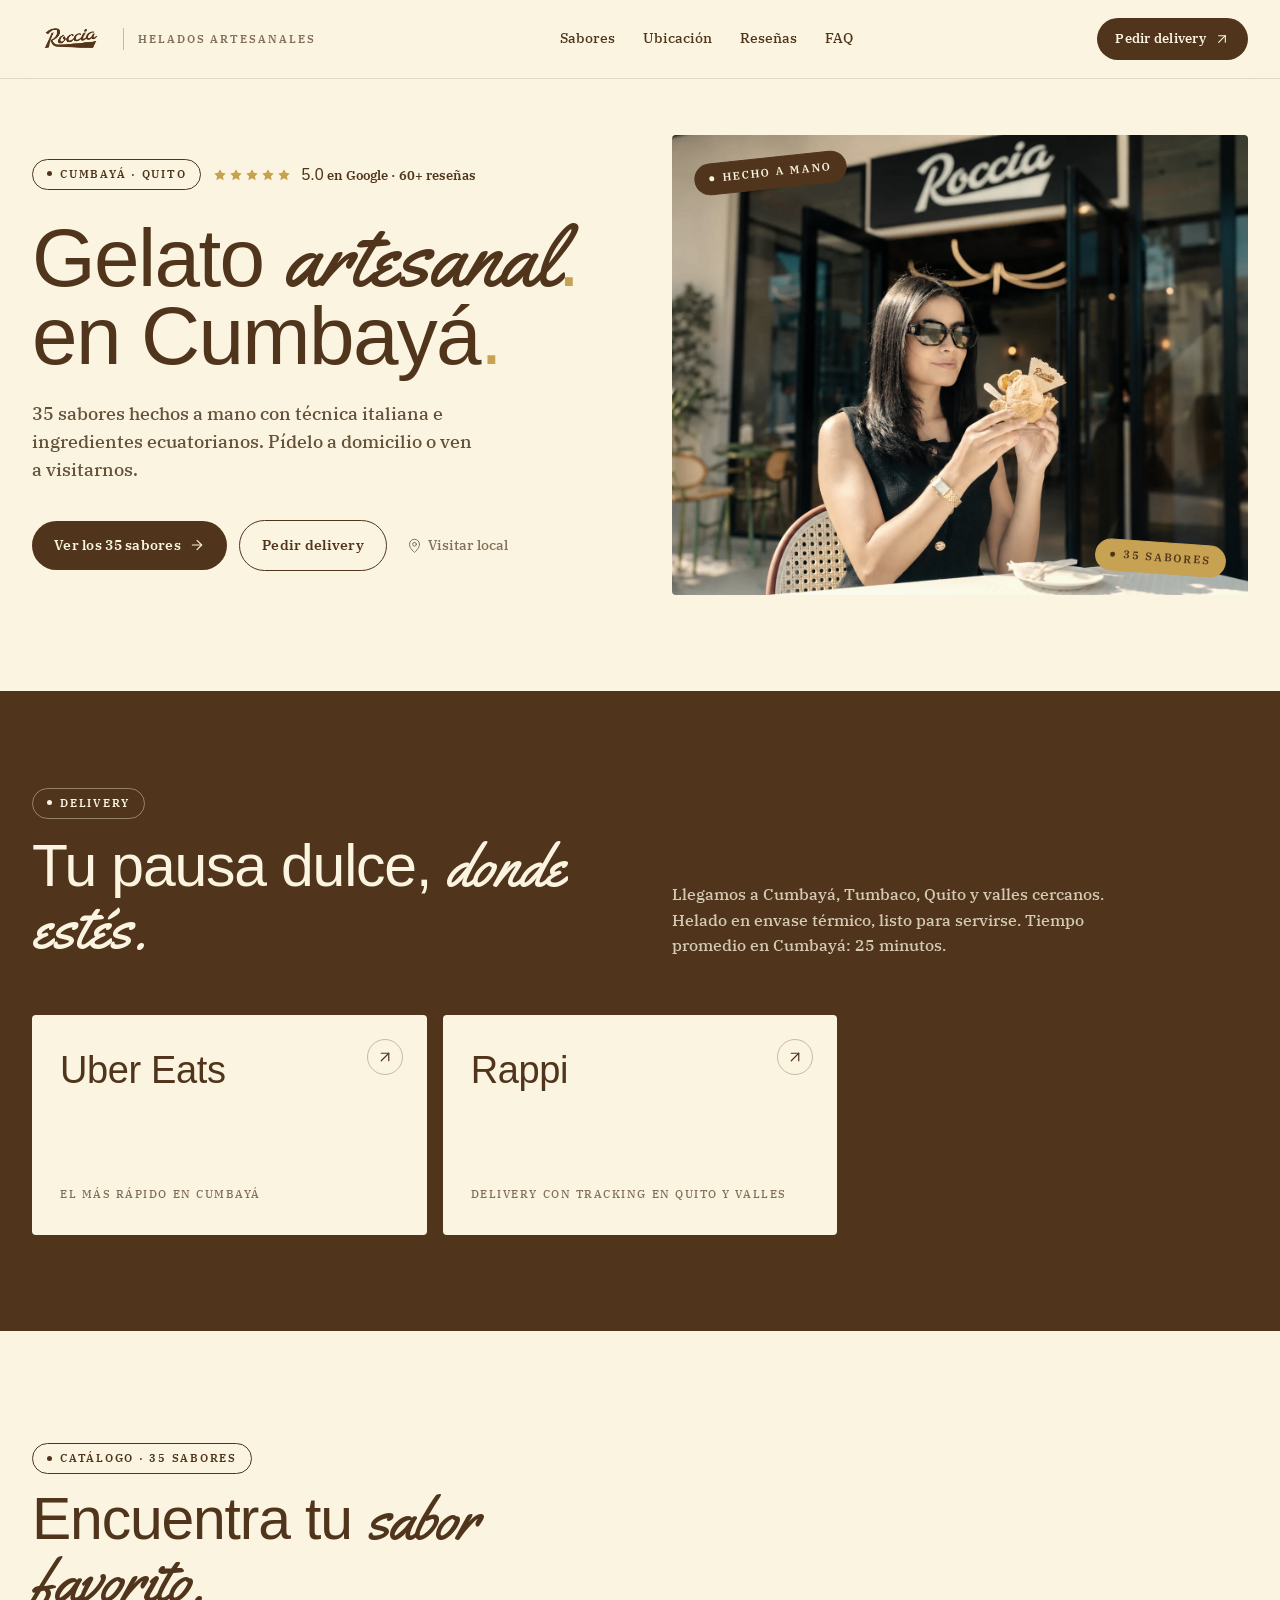
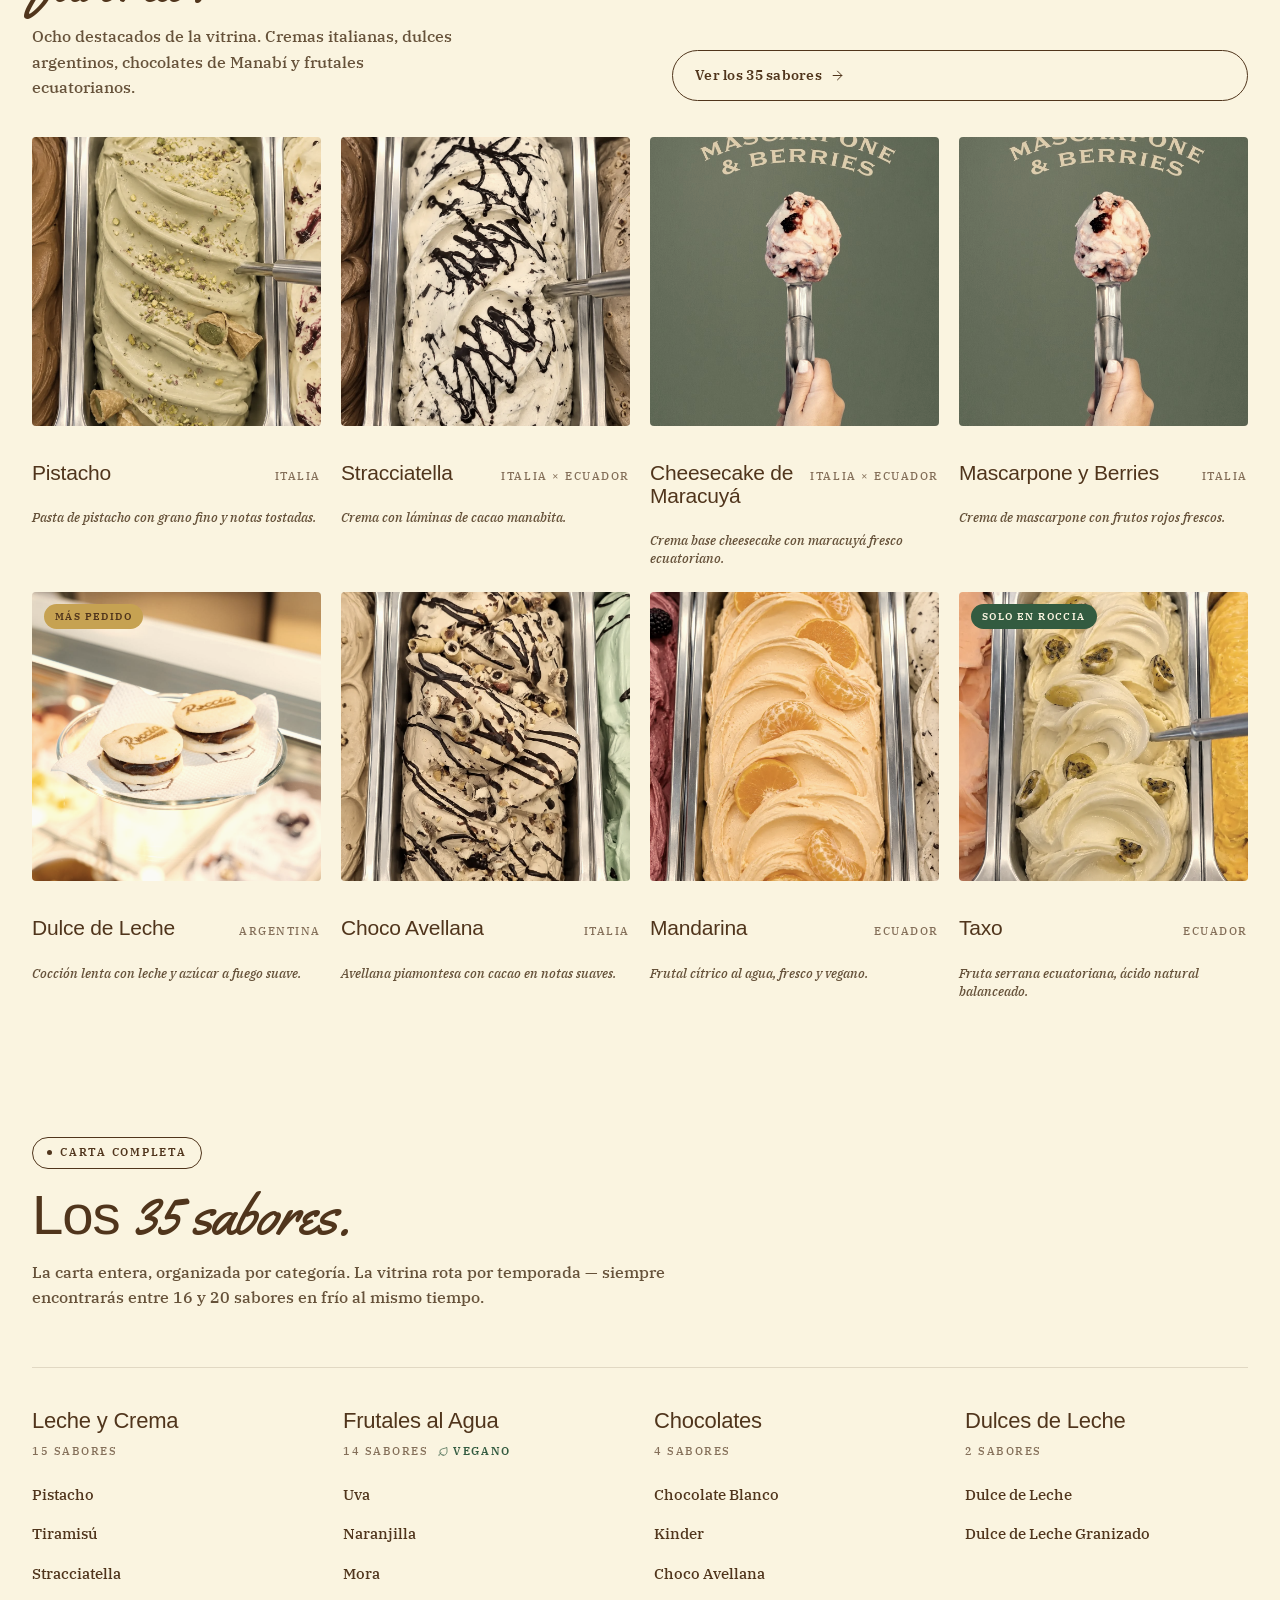
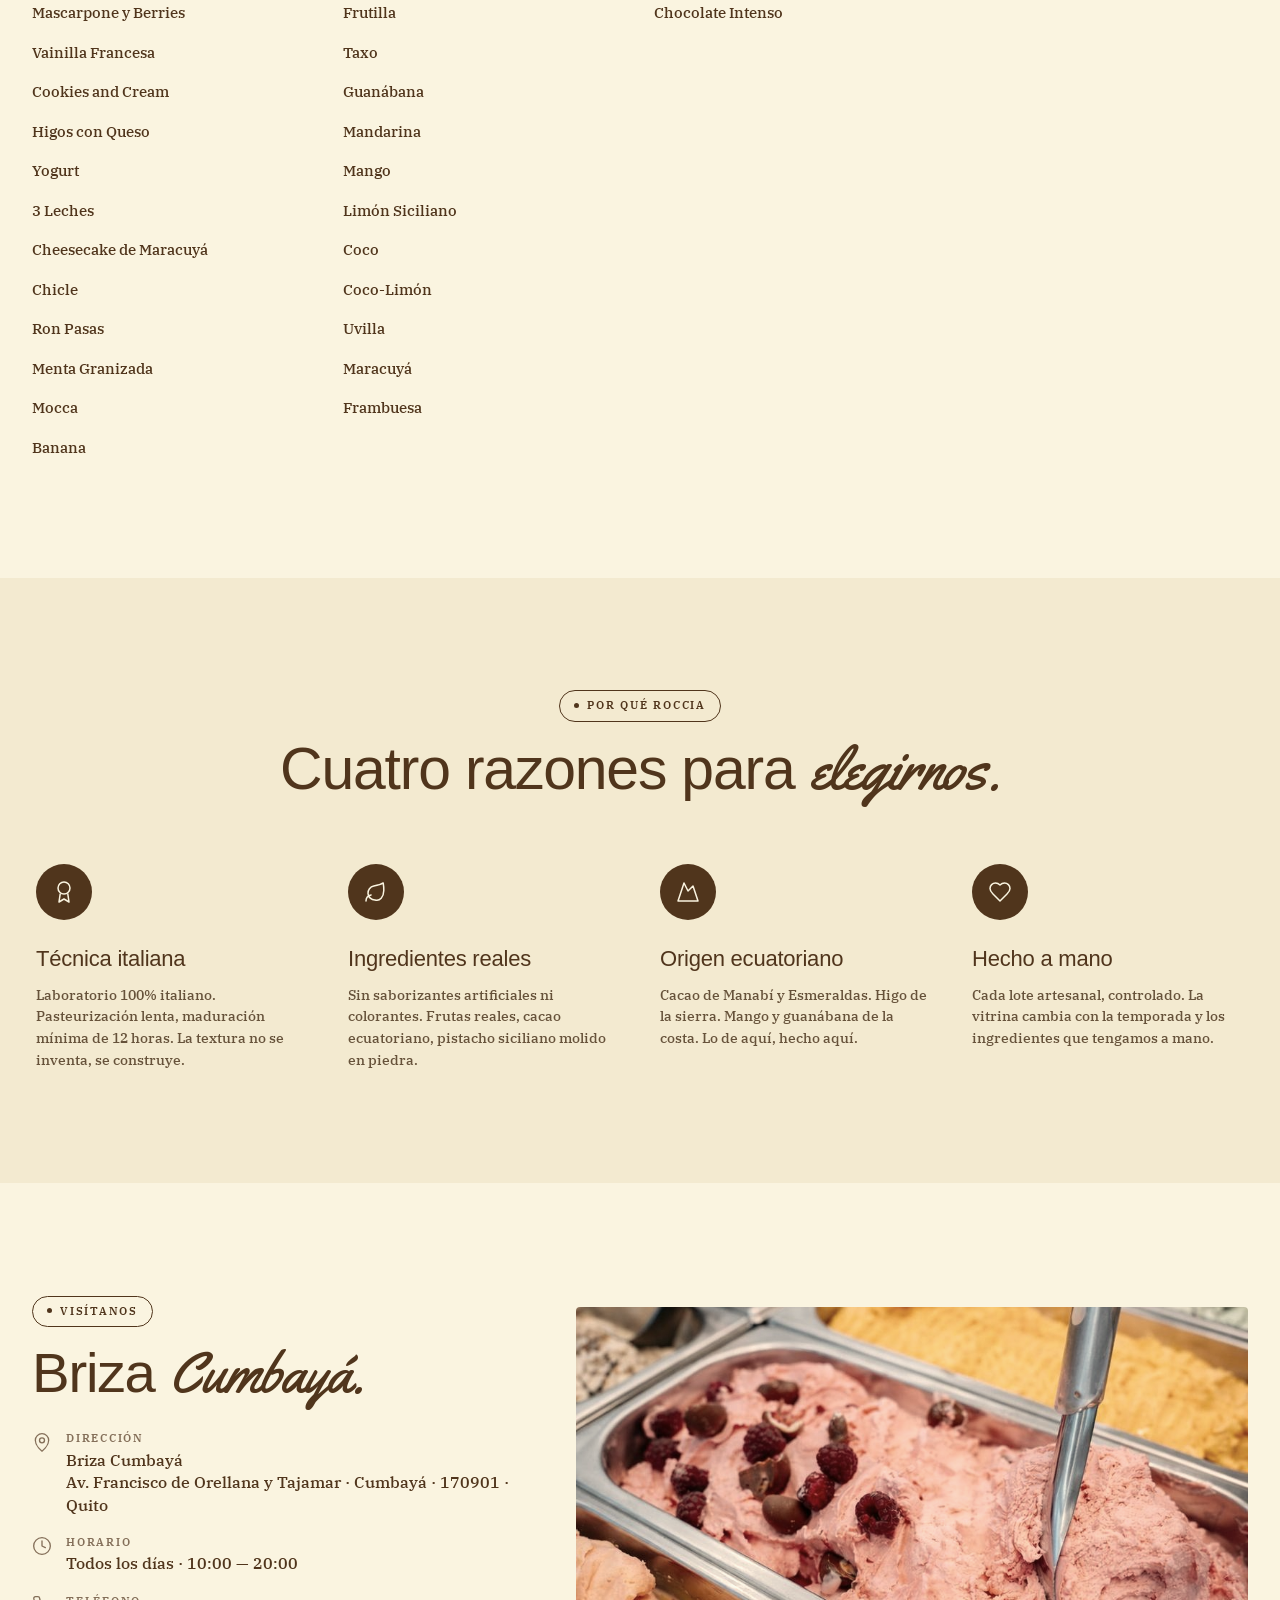
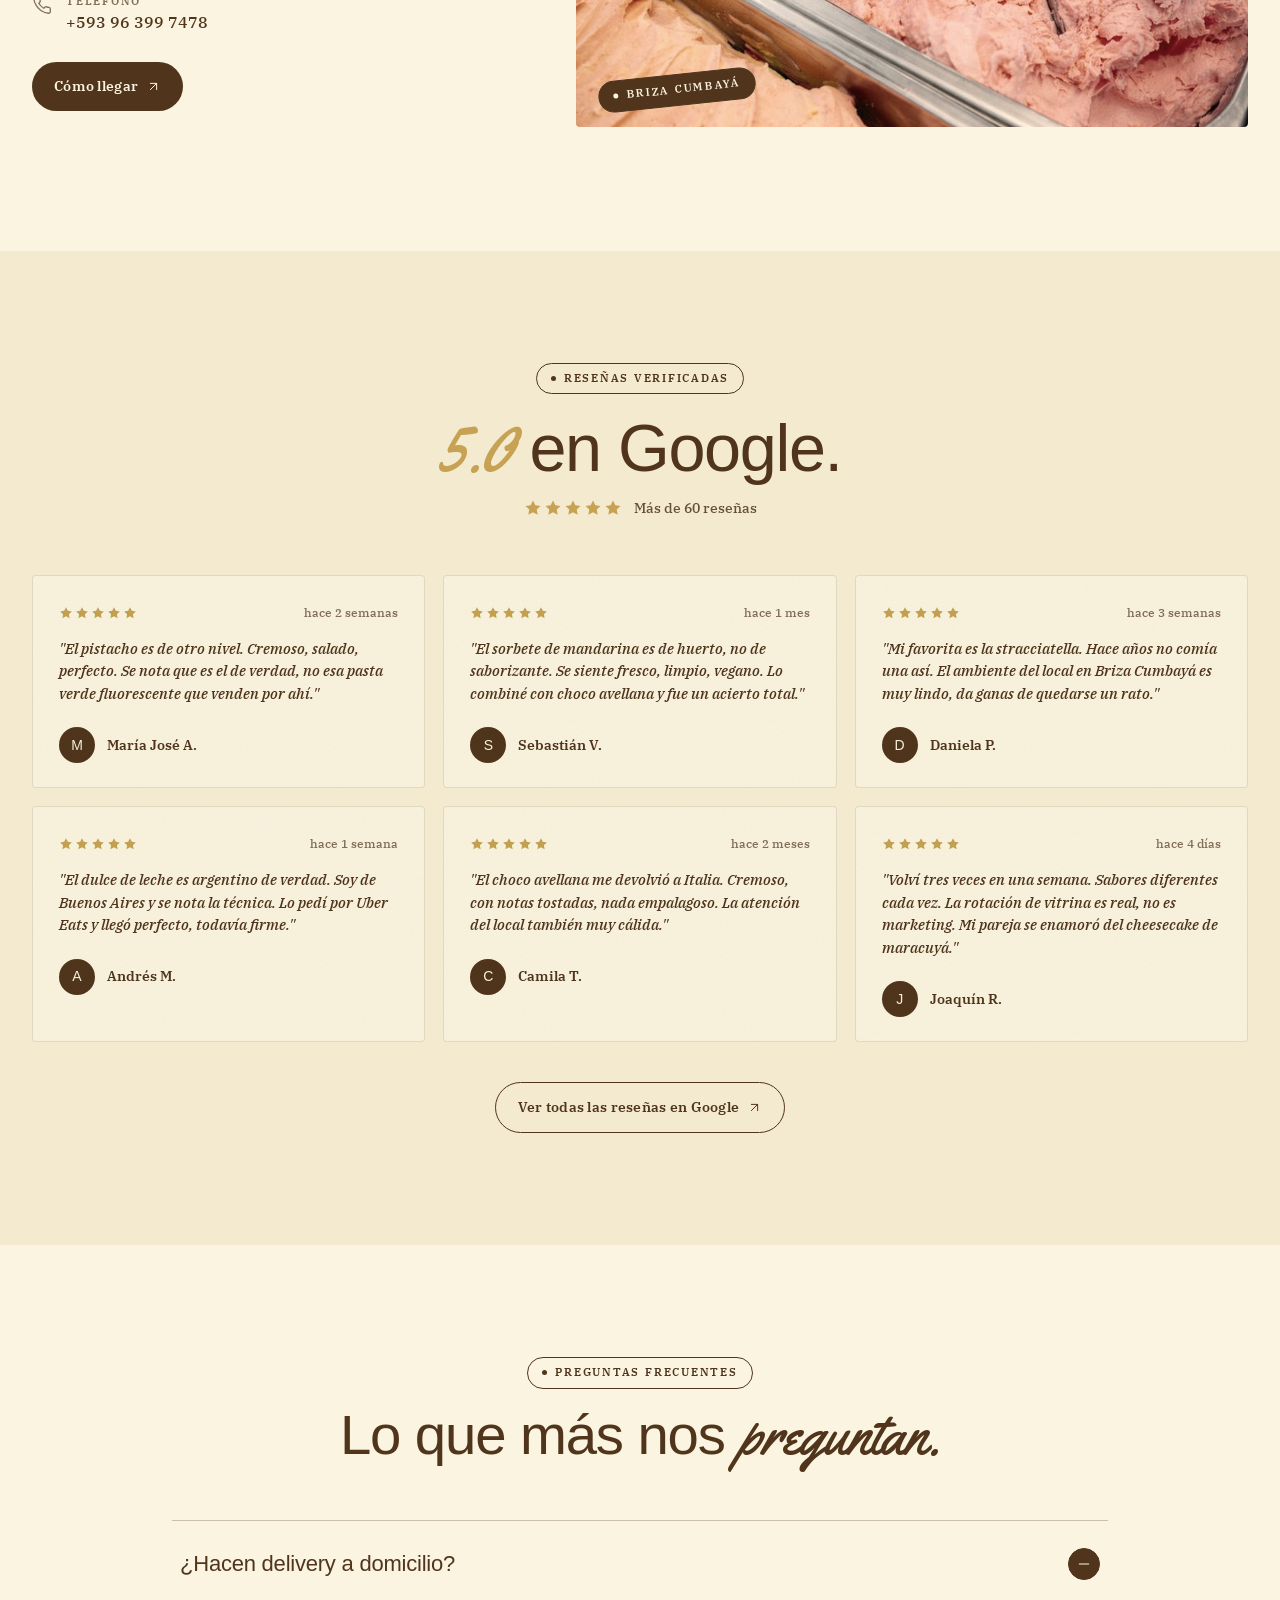
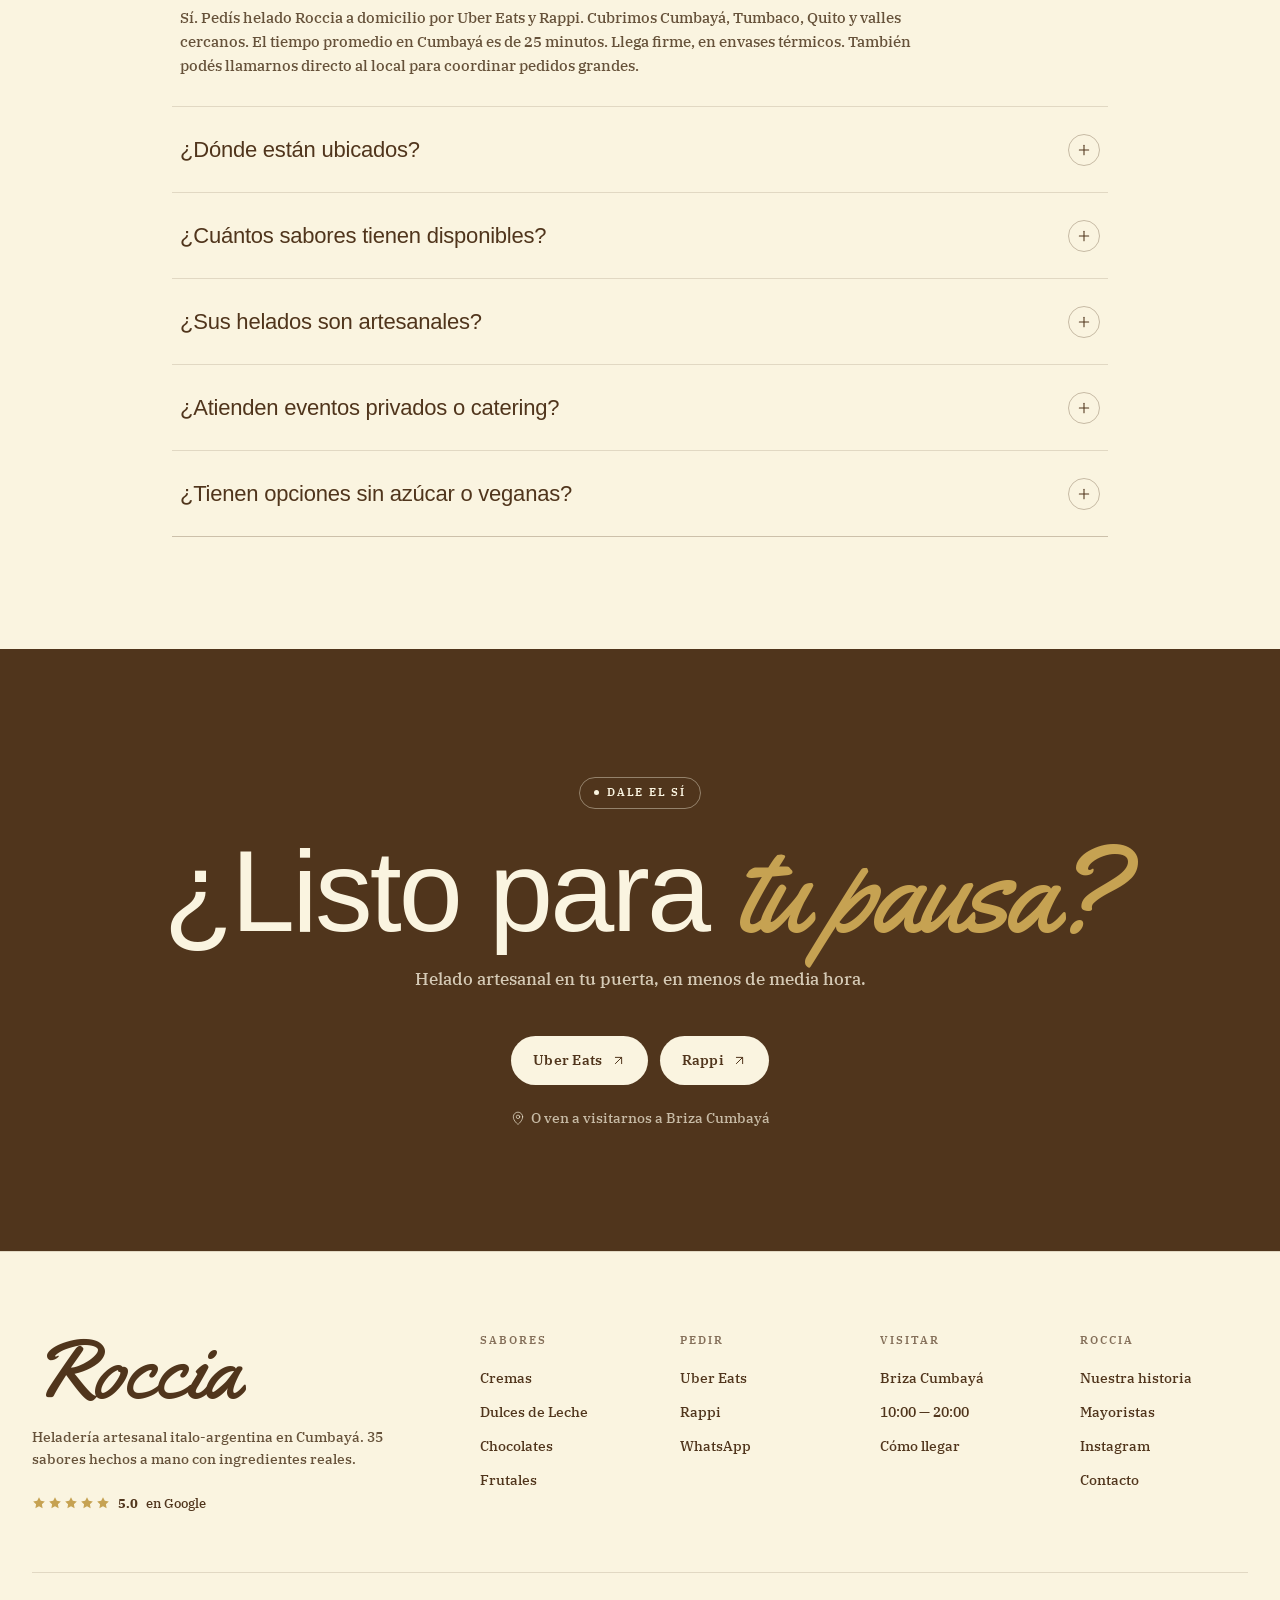
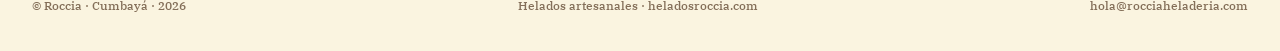
==== index.html @ 06c75cb0 "fix: correct NAP consistency with Google Business Profile - Real phone: +593 96 399 7478 (was placeh" ====
<!doctype html>
<html lang="es-EC">
<head>
<meta charset="utf-8"/>
<meta name="viewport" content="width=device-width, initial-scale=1, viewport-fit=cover"/>
<title>Helados Roccia · Gelato artesanal en Cumbayá · 35 sabores · Delivery</title>
<meta name="description" content="Heladería artesanal en Cumbayá. 35 sabores de gelato hechos a mano con técnica italiana e ingredientes ecuatorianos. Frutales al agua veganos. Delivery por Uber Eats y Rappi. 4.9 en Google."/>
<meta name="theme-color" content="#50351c"/>
<link rel="canonical" href="https://heladosroccia.com/"/>

<!-- OG / Twitter -->
<meta property="og:type" content="website"/>
<meta property="og:title" content="Helados Roccia · Gelato artesanal en Cumbayá"/>
<meta property="og:description" content="35 sabores hechos a mano con técnica italiana e ingredientes ecuatorianos. Delivery a Cumbayá, Tumbaco y Quito."/>
<meta property="og:site_name" content="Helados Roccia"/>
<meta property="og:locale" content="es_EC"/>
<meta property="og:image" content="https://heladosroccia.com/assets/hero.webp"/>
<meta property="og:url" content="https://heladosroccia.com/"/>
<meta name="twitter:card" content="summary_large_image"/>
<meta name="twitter:title" content="Helados Roccia · Gelato artesanal en Cumbayá"/>
<meta name="twitter:description" content="35 sabores hechos a mano con técnica italiana e ingredientes ecuatorianos."/>
<meta name="twitter:image" content="https://heladosroccia.com/assets/hero.webp"/>

<!-- Fuentes: Ranade (Fontshare), IBM Plex Serif (Google), Yellowtail (Google) -->
<link rel="preconnect" href="https://api.fontshare.com" crossorigin/>
<link rel="preconnect" href="https://fonts.googleapis.com"/>
<link rel="preconnect" href="https://fonts.gstatic.com" crossorigin/>
<link rel="stylesheet" href="https://api.fontshare.com/v2/css?f[]=ranade@500,600&display=swap"/>
<link rel="stylesheet" href="https://fonts.googleapis.com/css2?family=IBM+Plex+Serif:ital,wght@0,400;0,500;0,600;1,400;1,500&family=Yellowtail&display=swap"/>

<link rel="stylesheet" href="styles.css"/>
<link rel="icon" type="image/png" href="/assets/logo-cafe-sello.png"/>

<!-- Schema.org · LocalBusiness + Restaurant + Menu + FAQPage -->
<script type="application/ld+json">
{
  "@context": "https://schema.org",
  "@graph": [
    {
      "@type": ["Restaurant","IceCreamShop","LocalBusiness"],
      "@id": "https://heladosroccia.com/#business",
      "name": "Helados Roccia",
      "alternateName": "Roccia Heladería",
      "description": "Heladería artesanal italo-argentina en Cumbayá. Gelato hecho a mano con técnica italiana e ingredientes ecuatorianos.",
      "url": "https://heladosroccia.com/",
      "telephone": "+593-96-399-7478",
      "email": "hola@rocciaheladeria.com",
      "image": "https://heladosroccia.com/assets/hero.webp",
      "logo": "https://heladosroccia.com/assets/logo-cafe.png",
      "priceRange": "$$",
      "servesCuisine": ["Gelato","Helado artesanal","Italiana","Argentina"],
      "address": {
        "@type": "PostalAddress",
        "streetAddress": "Briza Cumbayá, Av. Francisco de Orellana y Tajamar",
        "addressLocality": "Cumbayá",
        "addressRegion": "Pichincha",
        "postalCode": "170901",
        "addressCountry": "EC"
      },
      "geo": { "@type": "GeoCoordinates", "latitude": -0.2056, "longitude": -78.4339 },
      "openingHoursSpecification": [{
        "@type": "OpeningHoursSpecification",
        "dayOfWeek": ["Monday","Tuesday","Wednesday","Thursday","Friday","Saturday","Sunday"],
        "opens": "10:00", "closes": "20:00"
      }],
      "aggregateRating": {
        "@type": "AggregateRating",
        "ratingValue": "5.0",
        "reviewCount": "62",
        "bestRating": "5"
      },
      "hasMap": "https://maps.app.goo.gl/Qt9VRLwuddWuuQKP8",
      "hasMenu": { "@id": "https://heladosroccia.com/#menu" },
      "potentialAction": [
        { "@type": "OrderAction", "target": "https://www.ubereats.com", "deliveryMethod": "OnSitePickup" },
        { "@type": "OrderAction", "target": "https://www.rappi.com.ec" }
      ]
    },
    {
      "@type": "Menu",
      "@id": "https://heladosroccia.com/#menu",
      "name": "Carta de helados Roccia",
      "hasMenuSection": [
        {
          "@type": "MenuSection",
          "name": "Leche y Crema",
          "hasMenuItem": [
            { "@type": "MenuItem", "name": "Pistacho", "url": "https://heladosroccia.com/sabores/pistacho" },
            { "@type": "MenuItem", "name": "Tiramisú", "url": "https://heladosroccia.com/sabores/tiramisu" },
            { "@type": "MenuItem", "name": "Stracciatella", "url": "https://heladosroccia.com/sabores/stracciatella" },
            { "@type": "MenuItem", "name": "Mascarpone y Berries", "url": "https://heladosroccia.com/sabores/mascarpone-berries" },
            { "@type": "MenuItem", "name": "Vainilla Francesa", "url": "https://heladosroccia.com/sabores/vainilla-francesa" },
            { "@type": "MenuItem", "name": "Cookies and Cream", "url": "https://heladosroccia.com/sabores/cookies-and-cream" },
            { "@type": "MenuItem", "name": "Higos con Queso", "url": "https://heladosroccia.com/sabores/higos-con-queso" },
            { "@type": "MenuItem", "name": "Yogurt", "url": "https://heladosroccia.com/sabores/yogurt" },
            { "@type": "MenuItem", "name": "3 Leches", "url": "https://heladosroccia.com/sabores/tres-leches" },
            { "@type": "MenuItem", "name": "Cheesecake de Maracuyá", "url": "https://heladosroccia.com/sabores/cheesecake-maracuya" },
            { "@type": "MenuItem", "name": "Chicle", "url": "https://heladosroccia.com/sabores/chicle" },
            { "@type": "MenuItem", "name": "Ron Pasas", "url": "https://heladosroccia.com/sabores/ron-pasas" },
            { "@type": "MenuItem", "name": "Menta Granizada", "url": "https://heladosroccia.com/sabores/menta-granizada" },
            { "@type": "MenuItem", "name": "Mocca", "url": "https://heladosroccia.com/sabores/mocca" },
            { "@type": "MenuItem", "name": "Banana", "url": "https://heladosroccia.com/sabores/banana" }
          ]
        },
        {
          "@type": "MenuSection",
          "name": "Frutales al Agua",
          "description": "14 sorbetes 100% veganos al agua, sin lácteos.",
          "hasMenuItem": [
            { "@type": "MenuItem", "name": "Uva", "suitableForDiet": "https://schema.org/VeganDiet", "url": "https://heladosroccia.com/sabores/uva" },
            { "@type": "MenuItem", "name": "Naranjilla", "suitableForDiet": "https://schema.org/VeganDiet", "url": "https://heladosroccia.com/sabores/naranjilla" },
            { "@type": "MenuItem", "name": "Mora", "suitableForDiet": "https://schema.org/VeganDiet", "url": "https://heladosroccia.com/sabores/mora" },
            { "@type": "MenuItem", "name": "Frutilla", "suitableForDiet": "https://schema.org/VeganDiet", "url": "https://heladosroccia.com/sabores/frutilla" },
            { "@type": "MenuItem", "name": "Taxo", "suitableForDiet": "https://schema.org/VeganDiet", "url": "https://heladosroccia.com/sabores/taxo" },
            { "@type": "MenuItem", "name": "Guanábana", "suitableForDiet": "https://schema.org/VeganDiet", "url": "https://heladosroccia.com/sabores/guanabana" },
            { "@type": "MenuItem", "name": "Mandarina", "suitableForDiet": "https://schema.org/VeganDiet", "url": "https://heladosroccia.com/sabores/mandarina" },
            { "@type": "MenuItem", "name": "Mango", "suitableForDiet": "https://schema.org/VeganDiet", "url": "https://heladosroccia.com/sabores/mango" },
            { "@type": "MenuItem", "name": "Limón Siciliano", "suitableForDiet": "https://schema.org/VeganDiet", "url": "https://heladosroccia.com/sabores/limon-siciliano" },
            { "@type": "MenuItem", "name": "Coco", "suitableForDiet": "https://schema.org/VeganDiet", "url": "https://heladosroccia.com/sabores/coco" },
            { "@type": "MenuItem", "name": "Coco-Limón", "suitableForDiet": "https://schema.org/VeganDiet", "url": "https://heladosroccia.com/sabores/coco-limon" },
            { "@type": "MenuItem", "name": "Uvilla", "suitableForDiet": "https://schema.org/VeganDiet", "url": "https://heladosroccia.com/sabores/uvilla" },
            { "@type": "MenuItem", "name": "Maracuyá", "suitableForDiet": "https://schema.org/VeganDiet", "url": "https://heladosroccia.com/sabores/maracuya" },
            { "@type": "MenuItem", "name": "Frambuesa", "suitableForDiet": "https://schema.org/VeganDiet", "url": "https://heladosroccia.com/sabores/frambuesa" }
          ]
        },
        {
          "@type": "MenuSection",
          "name": "Chocolates",
          "hasMenuItem": [
            { "@type": "MenuItem", "name": "Chocolate Blanco", "url": "https://heladosroccia.com/sabores/chocolate-blanco" },
            { "@type": "MenuItem", "name": "Kinder", "url": "https://heladosroccia.com/sabores/kinder" },
            { "@type": "MenuItem", "name": "Choco Avellana", "url": "https://heladosroccia.com/sabores/choco-avellana" },
            { "@type": "MenuItem", "name": "Chocolate Intenso", "url": "https://heladosroccia.com/sabores/chocolate-intenso" }
          ]
        },
        {
          "@type": "MenuSection",
          "name": "Dulces de Leche",
          "hasMenuItem": [
            { "@type": "MenuItem", "name": "Dulce de Leche", "url": "https://heladosroccia.com/sabores/dulce-de-leche" },
            { "@type": "MenuItem", "name": "Dulce de Leche Granizado", "url": "https://heladosroccia.com/sabores/dulce-de-leche-granizado" }
          ]
        }
      ]
    },
    {
      "@type": "FAQPage",
      "@id": "https://heladosroccia.com/#faq",
      "mainEntity": [
        { "@type": "Question", "name": "¿Hacen delivery a domicilio?", "acceptedAnswer": { "@type": "Answer", "text": "Sí. Pedís helado Roccia a domicilio por Uber Eats y Rappi. Cubrimos Cumbayá, Tumbaco, Quito y valles cercanos." } },
        { "@type": "Question", "name": "¿Dónde están ubicados?", "acceptedAnswer": { "@type": "Answer", "text": "Briza Cumbayá, Av. Francisco de Orellana y Tajamar · Cumbayá · 170901 · Quito. Atendemos todos los días de 10:00 a 20:00." } },
        { "@type": "Question", "name": "¿Cuántos sabores tienen disponibles?", "acceptedAnswer": { "@type": "Answer", "text": "Nuestra carta tiene 35 sabores entre Leche y Crema, Frutales al agua (veganos), Chocolates y Dulces de Leche. La vitrina rota por temporada." } },
        { "@type": "Question", "name": "¿Sus helados son artesanales?", "acceptedAnswer": { "@type": "Answer", "text": "Sí, todos. Técnica italiana: pasteurización lenta, maduración mínima de 12 horas, mantecación en lote pequeño." } },
        { "@type": "Question", "name": "¿Atienden eventos privados o catering?", "acceptedAnswer": { "@type": "Answer", "text": "Sí. Carrito de helados para bodas y eventos en Quito y valles. Escribinos a hola@rocciaheladeria.com." } },
        { "@type": "Question", "name": "¿Tienen opciones sin azúcar o veganas?", "acceptedAnswer": { "@type": "Answer", "text": "Tenemos sorbetes 100% veganos de limón siciliano y mandarina. Sin azúcar añadida por encargo con 48h de aviso." } }
      ]
    }
  ]
}
</script>

<!-- SVG icon sprite (referenced via <use href="#icon-name">) -->
<svg xmlns="http://www.w3.org/2000/svg" width="0" height="0" style="position:absolute" aria-hidden="true">
  <defs>
    <symbol id="icon-arrow-up-right" viewBox="0 0 24 24" fill="none" stroke="currentColor" stroke-width="1.6" stroke-linecap="round" stroke-linejoin="round"><line x1="7" y1="17" x2="17" y2="7"/><polyline points="7 7 17 7 17 17"/></symbol>
    <symbol id="icon-arrow-right" viewBox="0 0 24 24" fill="none" stroke="currentColor" stroke-width="1.6" stroke-linecap="round" stroke-linejoin="round"><line x1="5" y1="12" x2="19" y2="12"/><polyline points="12 5 19 12 12 19"/></symbol>
    <symbol id="icon-map-pin" viewBox="0 0 24 24" fill="none" stroke="currentColor" stroke-width="1.6" stroke-linecap="round" stroke-linejoin="round"><path d="M20 10c0 7-8 13-8 13s-8-6-8-13a8 8 0 0 1 16 0Z"/><circle cx="12" cy="10" r="3"/></symbol>
    <symbol id="icon-clock" viewBox="0 0 24 24" fill="none" stroke="currentColor" stroke-width="1.6" stroke-linecap="round" stroke-linejoin="round"><circle cx="12" cy="12" r="10"/><polyline points="12 6 12 12 16 14"/></symbol>
    <symbol id="icon-phone" viewBox="0 0 24 24" fill="none" stroke="currentColor" stroke-width="1.6" stroke-linecap="round" stroke-linejoin="round"><path d="M22 16.92v3a2 2 0 0 1-2.18 2 19.79 19.79 0 0 1-8.63-3.07 19.5 19.5 0 0 1-6-6 19.79 19.79 0 0 1-3.07-8.67A2 2 0 0 1 4.11 2h3a2 2 0 0 1 2 1.72 12.84 12.84 0 0 0 .7 2.81 2 2 0 0 1-.45 2.11L8.09 9.91a16 16 0 0 0 6 6l1.27-1.27a2 2 0 0 1 2.11-.45 12.84 12.84 0 0 0 2.81.7A2 2 0 0 1 22 16.92Z"/></symbol>
    <symbol id="icon-plus" viewBox="0 0 24 24" fill="none" stroke="currentColor" stroke-width="1.6" stroke-linecap="round" stroke-linejoin="round"><line x1="12" y1="5" x2="12" y2="19"/><line x1="5" y1="12" x2="19" y2="12"/></symbol>
    <symbol id="icon-minus" viewBox="0 0 24 24" fill="none" stroke="currentColor" stroke-width="1.6" stroke-linecap="round" stroke-linejoin="round"><line x1="5" y1="12" x2="19" y2="12"/></symbol>
    <symbol id="icon-award" viewBox="0 0 24 24" fill="none" stroke="currentColor" stroke-width="1.5" stroke-linecap="round" stroke-linejoin="round"><circle cx="12" cy="8" r="6"/><polyline points="8.21 13.89 7 22 12 19 17 22 15.79 13.88"/></symbol>
    <symbol id="icon-leaf" viewBox="0 0 24 24" fill="none" stroke="currentColor" stroke-width="1.5" stroke-linecap="round" stroke-linejoin="round"><path d="M11 20A7 7 0 0 1 9.8 6.1C15.5 5 17 4.48 19.2 2.96c.4 2.5.66 5.2.6 7.55-.16 6.6-3.93 11.04-8.8 9.49Z"/><path d="M2 21c0-3 1.85-5.36 5.08-6"/></symbol>
    <symbol id="icon-mountain" viewBox="0 0 24 24" fill="none" stroke="currentColor" stroke-width="1.5" stroke-linecap="round" stroke-linejoin="round"><path d="m8 3 4 8 5-5 5 15H2L8 3z"/></symbol>
    <symbol id="icon-heart" viewBox="0 0 24 24" fill="none" stroke="currentColor" stroke-width="1.5" stroke-linecap="round" stroke-linejoin="round"><path d="M19 14c1.49-1.46 3-3.21 3-5.5A5.5 5.5 0 0 0 16.5 3c-1.76 0-3 .5-4.5 2-1.5-1.5-2.74-2-4.5-2A5.5 5.5 0 0 0 2 8.5c0 2.29 1.51 4.04 3 5.5l7 7Z"/></symbol>
    <symbol id="icon-star" viewBox="0 0 24 24" fill="currentColor" stroke="none"><polygon points="12 2 15.09 8.26 22 9.27 17 14.14 18.18 21.02 12 17.77 5.82 21.02 7 14.14 2 9.27 8.91 8.26 12 2"/></symbol>
  </defs>
</svg>

</head>
<body>

<!-- ============================================================
     HEADER
     ============================================================ -->
<header class="header" role="banner">
  <div class="header-inner">
    <a href="#top" class="brand-lockup" aria-label="Roccia · Helados artesanales">
      <img src="assets/logo-cafe.png" alt="Roccia" style="height:38px;width:auto"/>
      <span class="brand-divider" aria-hidden="true"></span>
      <span class="brand-sub">Helados artesanales</span>
    </a>
    <nav class="nav" aria-label="Principal">
      <a href="#sabores">Sabores</a>
      <a href="#ubicacion">Ubicación</a>
      <a href="#resenas">Reseñas</a>
      <a href="#faq">FAQ</a>
    </nav>
    <div class="header-cta">
      <a class="btn btn-primary btn-sm" href="#delivery">
        <span class="header-cta-text-full">Pedir delivery</span>
        <span class="header-cta-text-short">Pedir</span>
        <svg width="16" height="16" aria-hidden="true"><use href="#icon-arrow-up-right"/></svg>
      </a>
    </div>
  </div>
</header>

<main>

<!-- ============================================================
     HERO
     ============================================================ -->
<section id="top" class="hero">
  <div class="wrap">
    <div class="hero-grid">
      <div>
        <div class="hero-eyebrow rise rise-1">
          <span class="sello"><span class="sello-dot"></span>Cumbayá · Quito</span>
          <span class="hero-rating">
            <span class="hero-stars" aria-label="5 de 5 estrellas">
              <svg width="14" height="14" aria-hidden="true"><use href="#icon-star"/></svg>
              <svg width="14" height="14" aria-hidden="true"><use href="#icon-star"/></svg>
              <svg width="14" height="14" aria-hidden="true"><use href="#icon-star"/></svg>
              <svg width="14" height="14" aria-hidden="true"><use href="#icon-star"/></svg>
              <svg width="14" height="14" aria-hidden="true"><use href="#icon-star"/></svg>
            </span>
            <span class="hero-rating-text"><span class="num">5.0</span> en Google · 60+ reseñas</span>
          </span>
        </div>
        <h1 class="hero-title rise rise-2">
          Gelato <span class="script">artesanal</span><span class="dot">.</span><br/>
          en Cumbayá<span class="dot">.</span>
        </h1>
        <p class="hero-sub rise rise-3">
          35 sabores hechos a mano con técnica italiana e ingredientes ecuatorianos. Pídelo a domicilio o ven a visitarnos.
        </p>
        <div class="hero-ctas rise rise-4">
          <a class="btn btn-primary" href="#sabores">Ver los 35 sabores <svg width="16" height="16" aria-hidden="true"><use href="#icon-arrow-right"/></svg></a>
          <a class="btn btn-outline" href="#delivery">Pedir delivery</a>
          <a class="hero-link-visit" href="#ubicacion"><svg width="15" height="15" aria-hidden="true"><use href="#icon-map-pin"/></svg> Visitar local</a>
        </div>
      </div>
      <div class="hero-photo rise rise-3">
        <img src="assets/hero.webp" alt="Helado artesanal Roccia · cono de pistacho" class="sepia" loading="eager" fetchpriority="high"/>
        <span class="sello sello-cafe sello-rotated hero-sello-tl">
          <span class="sello-dot"></span>Hecho a mano
        </span>
        <span class="sello sello-mostaza hero-sello-br" style="transform:rotate(4deg)">
          <span class="sello-dot"></span>35 sabores
        </span>
      </div>
    </div>
  </div>
</section>

<!-- ============================================================
     DELIVERY
     ============================================================ -->
<section id="delivery" class="delivery">
  <div class="wrap">
    <div class="delivery-header">
      <div>
        <span class="sello"><span class="sello-dot"></span>Delivery</span>
        <h2 class="delivery-title">Tu pausa dulce, <span class="script">donde estés.</span></h2>
      </div>
      <p class="delivery-sub">
        Llegamos a Cumbayá, Tumbaco, Quito y valles cercanos. Helado en envase térmico, listo para servirse. Tiempo promedio en Cumbayá: 25 minutos.
      </p>
    </div>
    <div class="delivery-grid">
      <a class="delivery-card" href="https://www.ubereats.com" target="_blank" rel="noopener">
        <span class="delivery-card-arrow"><svg width="18" height="18" aria-hidden="true"><use href="#icon-arrow-up-right"/></svg></span>
        <div>
          <div class="delivery-card-name">Uber Eats</div>
        </div>
        <div class="delivery-card-desc">El más rápido en Cumbayá</div>
      </a>
      <a class="delivery-card" href="https://www.rappi.com.ec" target="_blank" rel="noopener">
        <span class="delivery-card-arrow"><svg width="18" height="18" aria-hidden="true"><use href="#icon-arrow-up-right"/></svg></span>
        <div>
          <div class="delivery-card-name">Rappi</div>
        </div>
        <div class="delivery-card-desc">Delivery con tracking en Quito y valles</div>
      </a>
    </div>
  </div>
</section>

<!-- ============================================================
     CATÁLOGO · 8 sabores destacados
     ============================================================ -->
<section id="sabores" class="catalog">
  <div class="wrap">
    <div class="catalog-header">
      <div>
        <span class="sello"><span class="sello-dot"></span>Catálogo · 35 sabores</span>
        <h2 class="catalog-title">Encuentra tu <span class="script">sabor favorito.</span></h2>
        <p class="catalog-sub">
          Ocho destacados de la vitrina. Cremas italianas, dulces argentinos, chocolates de Manabí y frutales ecuatorianos.
        </p>
      </div>
      <a class="btn btn-outline" href="#carta-completa">
        Ver los 35 sabores <svg width="15" height="15" aria-hidden="true"><use href="#icon-arrow-right"/></svg>
      </a>
    </div>

    <div class="catalog-grid">
      <a class="flavor-card" href="/sabores/pistacho">
        <div class="flavor-img-wrap">
          <img src="assets/flavors/pistacchio.webp" alt="Helado de pistacho" loading="lazy" class="sepia"/>
          <div class="flavor-overlay"><span>Ver detalles</span><svg width="16" height="16" aria-hidden="true"><use href="#icon-arrow-right"/></svg></div>
        </div>
        <div class="flavor-row">
          <h3 class="flavor-name">Pistacho</h3>
          <span class="flavor-origin">Italia</span>
        </div>
        <p class="flavor-desc">Pasta de pistacho con grano fino y notas tostadas.</p>
      </a>

      <a class="flavor-card" href="/sabores/stracciatella">
        <div class="flavor-img-wrap">
          <img src="assets/flavors/stracciatella.webp" alt="Helado de stracciatella" loading="lazy" class="sepia"/>
          <div class="flavor-overlay"><span>Ver detalles</span><svg width="16" height="16" aria-hidden="true"><use href="#icon-arrow-right"/></svg></div>
        </div>
        <div class="flavor-row">
          <h3 class="flavor-name">Stracciatella</h3>
          <span class="flavor-origin">Italia × Ecuador</span>
        </div>
        <p class="flavor-desc">Crema con láminas de cacao manabita.</p>
      </a>

      <a class="flavor-card" href="/sabores/cheesecake-maracuya">
        <div class="flavor-img-wrap">
          <img src="assets/flavors/mascarpone.jpg" alt="Helado de cheesecake con maracuyá" loading="lazy" class="sepia"/>
          <div class="flavor-overlay"><span>Ver detalles</span><svg width="16" height="16" aria-hidden="true"><use href="#icon-arrow-right"/></svg></div>
        </div>
        <div class="flavor-row">
          <h3 class="flavor-name">Cheesecake de Maracuyá</h3>
          <span class="flavor-origin">Italia × Ecuador</span>
        </div>
        <p class="flavor-desc">Crema base cheesecake con maracuyá fresco ecuatoriano.</p>
      </a>

      <a class="flavor-card" href="/sabores/mascarpone-berries">
        <div class="flavor-img-wrap">
          <img src="assets/flavors/mascarpone.jpg" alt="Helado de mascarpone con berries" loading="lazy" class="sepia"/>
          <div class="flavor-overlay"><span>Ver detalles</span><svg width="16" height="16" aria-hidden="true"><use href="#icon-arrow-right"/></svg></div>
        </div>
        <div class="flavor-row">
          <h3 class="flavor-name">Mascarpone y Berries</h3>
          <span class="flavor-origin">Italia</span>
        </div>
        <p class="flavor-desc">Crema de mascarpone con frutos rojos frescos.</p>
      </a>

      <a class="flavor-card" href="/sabores/dulce-de-leche">
        <div class="flavor-img-wrap">
          <img src="assets/flavors/alfajor.jpg" alt="Helado de dulce de leche" loading="lazy" class="sepia"/>
          <span class="flavor-sello mostaza">Más pedido</span>
          <div class="flavor-overlay"><span>Ver detalles</span><svg width="16" height="16" aria-hidden="true"><use href="#icon-arrow-right"/></svg></div>
        </div>
        <div class="flavor-row">
          <h3 class="flavor-name">Dulce de Leche</h3>
          <span class="flavor-origin">Argentina</span>
        </div>
        <p class="flavor-desc">Cocción lenta con leche y azúcar a fuego suave.</p>
      </a>

      <a class="flavor-card" href="/sabores/choco-avellana">
        <div class="flavor-img-wrap">
          <img src="assets/flavors/choco-avellana.webp" alt="Helado de chocolate con avellana" loading="lazy" class="sepia"/>
          <div class="flavor-overlay"><span>Ver detalles</span><svg width="16" height="16" aria-hidden="true"><use href="#icon-arrow-right"/></svg></div>
        </div>
        <div class="flavor-row">
          <h3 class="flavor-name">Choco Avellana</h3>
          <span class="flavor-origin">Italia</span>
        </div>
        <p class="flavor-desc">Avellana piamontesa con cacao en notas suaves.</p>
      </a>

      <a class="flavor-card" href="/sabores/mandarina">
        <div class="flavor-img-wrap">
          <img src="assets/flavors/mandarina.webp" alt="Sorbete de mandarina" loading="lazy" class="sepia"/>
          <div class="flavor-overlay"><span>Ver detalles</span><svg width="16" height="16" aria-hidden="true"><use href="#icon-arrow-right"/></svg></div>
        </div>
        <div class="flavor-row">
          <h3 class="flavor-name">Mandarina</h3>
          <span class="flavor-origin">Ecuador</span>
        </div>
        <p class="flavor-desc">Frutal cítrico al agua, fresco y vegano.</p>
      </a>

      <a class="flavor-card" href="/sabores/taxo">
        <div class="flavor-img-wrap">
          <img src="assets/flavors/taxo.webp" alt="Sorbete de taxo" loading="lazy" class="sepia"/>
          <span class="flavor-sello verde">Solo en Roccia</span>
          <div class="flavor-overlay"><span>Ver detalles</span><svg width="16" height="16" aria-hidden="true"><use href="#icon-arrow-right"/></svg></div>
        </div>
        <div class="flavor-row">
          <h3 class="flavor-name">Taxo</h3>
          <span class="flavor-origin">Ecuador</span>
        </div>
        <p class="flavor-desc">Fruta serrana ecuatoriana, ácido natural balanceado.</p>
      </a>
    </div>
  </div>
</section>

<!-- ============================================================
     CARTA COMPLETA · 35 sabores (texto SEO)
     ============================================================ -->
<section id="carta-completa" class="fullmenu">
  <div class="wrap">
    <div class="fullmenu-head">
      <span class="sello"><span class="sello-dot"></span>Carta completa</span>
      <h2 class="fullmenu-title">Los <span class="script">35 sabores.</span></h2>
      <p class="fullmenu-sub">
        La carta entera, organizada por categoría. La vitrina rota por temporada — siempre encontrarás entre 16 y 20 sabores en frío al mismo tiempo.
      </p>
    </div>

    <div class="fullmenu-grid">
      <div class="fullmenu-col">
        <header class="fullmenu-col-head">
          <h3 class="fullmenu-col-title">Leche y Crema</h3>
          <div class="fullmenu-col-meta">
            <span>15 sabores</span>
          </div>
        </header>
        <ul class="fullmenu-list">
          <li><a href="/sabores/pistacho">Pistacho</a></li>
          <li><a href="/sabores/tiramisu">Tiramisú</a></li>
          <li><a href="/sabores/stracciatella">Stracciatella</a></li>
          <li><a href="/sabores/mascarpone-berries">Mascarpone y Berries</a></li>
          <li><a href="/sabores/vainilla-francesa">Vainilla Francesa</a></li>
          <li><a href="/sabores/cookies-and-cream">Cookies and Cream</a></li>
          <li><a href="/sabores/higos-con-queso">Higos con Queso</a></li>
          <li><a href="/sabores/yogurt">Yogurt</a></li>
          <li><a href="/sabores/tres-leches">3 Leches</a></li>
          <li><a href="/sabores/cheesecake-maracuya">Cheesecake de Maracuyá</a></li>
          <li><a href="/sabores/chicle">Chicle</a></li>
          <li><a href="/sabores/ron-pasas">Ron Pasas</a></li>
          <li><a href="/sabores/menta-granizada">Menta Granizada</a></li>
          <li><a href="/sabores/mocca">Mocca</a></li>
          <li><a href="/sabores/banana">Banana</a></li>
        </ul>
      </div>

      <div class="fullmenu-col">
        <header class="fullmenu-col-head">
          <h3 class="fullmenu-col-title">Frutales al Agua</h3>
          <div class="fullmenu-col-meta">
            <span>14 sabores</span>
            <span class="fullmenu-vegan"><svg width="11" height="11" aria-hidden="true"><use href="#icon-leaf"/></svg>vegano</span>
          </div>
        </header>
        <ul class="fullmenu-list">
          <li><a href="/sabores/uva">Uva</a></li>
          <li><a href="/sabores/naranjilla">Naranjilla</a></li>
          <li><a href="/sabores/mora">Mora</a></li>
          <li><a href="/sabores/frutilla">Frutilla</a></li>
          <li><a href="/sabores/taxo">Taxo</a></li>
          <li><a href="/sabores/guanabana">Guanábana</a></li>
          <li><a href="/sabores/mandarina">Mandarina</a></li>
          <li><a href="/sabores/mango">Mango</a></li>
          <li><a href="/sabores/limon-siciliano">Limón Siciliano</a></li>
          <li><a href="/sabores/coco">Coco</a></li>
          <li><a href="/sabores/coco-limon">Coco-Limón</a></li>
          <li><a href="/sabores/uvilla">Uvilla</a></li>
          <li><a href="/sabores/maracuya">Maracuyá</a></li>
          <li><a href="/sabores/frambuesa">Frambuesa</a></li>
        </ul>
      </div>

      <div class="fullmenu-col">
        <header class="fullmenu-col-head">
          <h3 class="fullmenu-col-title">Chocolates</h3>
          <div class="fullmenu-col-meta">
            <span>4 sabores</span>
          </div>
        </header>
        <ul class="fullmenu-list">
          <li><a href="/sabores/chocolate-blanco">Chocolate Blanco</a></li>
          <li><a href="/sabores/kinder">Kinder</a></li>
          <li><a href="/sabores/choco-avellana">Choco Avellana</a></li>
          <li><a href="/sabores/chocolate-intenso">Chocolate Intenso</a></li>
        </ul>
      </div>

      <div class="fullmenu-col">
        <header class="fullmenu-col-head">
          <h3 class="fullmenu-col-title">Dulces de Leche</h3>
          <div class="fullmenu-col-meta">
            <span>2 sabores</span>
          </div>
        </header>
        <ul class="fullmenu-list">
          <li><a href="/sabores/dulce-de-leche">Dulce de Leche</a></li>
          <li><a href="/sabores/dulce-de-leche-granizado">Dulce de Leche Granizado</a></li>
        </ul>
      </div>
    </div>
  </div>
</section>

<!-- ============================================================
     POR QUÉ ROCCIA
     ============================================================ -->
<section class="why">
  <div class="wrap">
    <span class="sello"><span class="sello-dot"></span>Por qué Roccia</span>
    <h2 class="why-title">Cuatro razones para <span class="script">elegirnos.</span></h2>
    <div class="why-grid">
      <div class="why-card">
        <div class="why-icon"><svg width="24" height="24" aria-hidden="true"><use href="#icon-award"/></svg></div>
        <h3 class="why-cardtitle">Técnica italiana</h3>
        <p class="why-cardbody">Laboratorio 100% italiano. Pasteurización lenta, maduración mínima de 12 horas. La textura no se inventa, se construye.</p>
      </div>
      <div class="why-card">
        <div class="why-icon"><svg width="24" height="24" aria-hidden="true"><use href="#icon-leaf"/></svg></div>
        <h3 class="why-cardtitle">Ingredientes reales</h3>
        <p class="why-cardbody">Sin saborizantes artificiales ni colorantes. Frutas reales, cacao ecuatoriano, pistacho siciliano molido en piedra.</p>
      </div>
      <div class="why-card">
        <div class="why-icon"><svg width="24" height="24" aria-hidden="true"><use href="#icon-mountain"/></svg></div>
        <h3 class="why-cardtitle">Origen ecuatoriano</h3>
        <p class="why-cardbody">Cacao de Manabí y Esmeraldas. Higo de la sierra. Mango y guanábana de la costa. Lo de aquí, hecho aquí.</p>
      </div>
      <div class="why-card">
        <div class="why-icon"><svg width="24" height="24" aria-hidden="true"><use href="#icon-heart"/></svg></div>
        <h3 class="why-cardtitle">Hecho a mano</h3>
        <p class="why-cardbody">Cada lote artesanal, controlado. La vitrina cambia con la temporada y los ingredientes que tengamos a mano.</p>
      </div>
    </div>
  </div>
</section>

<!-- ============================================================
     UBICACIÓN
     ============================================================ -->
<section id="ubicacion" class="location">
  <div class="wrap">
    <div class="location-grid">
      <div>
        <span class="sello"><span class="sello-dot"></span>Visítanos</span>
        <h2 class="location-title">Briza <span class="script">Cumbayá.</span></h2>
        <ul class="loc-list">
          <li>
            <span class="loc-list-icon"><svg width="20" height="20" aria-hidden="true"><use href="#icon-map-pin"/></svg></span>
            <div>
              <div class="loc-list-label">Dirección</div>
              <div class="loc-list-text">Briza Cumbayá<br/>Av. Francisco de Orellana y Tajamar · Cumbayá · 170901 · Quito</div>
            </div>
          </li>
          <li>
            <span class="loc-list-icon"><svg width="20" height="20" aria-hidden="true"><use href="#icon-clock"/></svg></span>
            <div>
              <div class="loc-list-label">Horario</div>
              <div class="loc-list-text">Todos los días · 10:00 — 20:00</div>
            </div>
          </li>
          <li>
            <span class="loc-list-icon"><svg width="20" height="20" aria-hidden="true"><use href="#icon-phone"/></svg></span>
            <div>
              <div class="loc-list-label">Teléfono</div>
              <div class="loc-list-text">+593 96 399 7478</div>
            </div>
          </li>
        </ul>
        <div class="loc-ctas">
          <a class="btn btn-primary" href="https://maps.app.goo.gl/Qt9VRLwuddWuuQKP8" target="_blank" rel="noopener">
            Cómo llegar <svg width="15" height="15" aria-hidden="true"><use href="#icon-arrow-up-right"/></svg>
          </a>
        </div>
      </div>
      <div class="location-photo">
        <img src="assets/local-vitrina.jpeg" alt="Local Roccia en Briza Cumbayá" class="sepia" loading="lazy"/>
        <span class="sello sello-cafe sello-rotated location-sello">
          <span class="sello-dot"></span>Briza Cumbayá
        </span>
      </div>
    </div>
  </div>
</section>

<!-- ============================================================
     RESEÑAS
     ============================================================ -->
<section id="resenas" class="reviews">
  <div class="wrap">
    <span class="sello"><span class="sello-dot"></span>Reseñas verificadas</span>
    <h2 class="reviews-title">
      <span class="num">5.0</span> en Google.
    </h2>
    <div class="reviews-meta">
      <span class="hero-stars" aria-label="5 de 5 estrellas">
        <svg width="18" height="18" aria-hidden="true"><use href="#icon-star"/></svg>
        <svg width="18" height="18" aria-hidden="true"><use href="#icon-star"/></svg>
        <svg width="18" height="18" aria-hidden="true"><use href="#icon-star"/></svg>
        <svg width="18" height="18" aria-hidden="true"><use href="#icon-star"/></svg>
        <svg width="18" height="18" aria-hidden="true"><use href="#icon-star"/></svg>
      </span>
      Más de 60 reseñas
    </div>
    <div class="reviews-grid">
      <article class="review-card grain">
        <header class="review-head">
          <span class="review-stars">
            <span class="hero-stars" aria-label="5 de 5 estrellas">
              <svg width="14" height="14" aria-hidden="true"><use href="#icon-star"/></svg>
              <svg width="14" height="14" aria-hidden="true"><use href="#icon-star"/></svg>
              <svg width="14" height="14" aria-hidden="true"><use href="#icon-star"/></svg>
              <svg width="14" height="14" aria-hidden="true"><use href="#icon-star"/></svg>
              <svg width="14" height="14" aria-hidden="true"><use href="#icon-star"/></svg>
            </span>
          </span>
          <span class="review-time">hace 2 semanas</span>
        </header>
        <p class="review-text">"El pistacho es de otro nivel. Cremoso, salado, perfecto. Se nota que es el de verdad, no esa pasta verde fluorescente que venden por ahí."</p>
        <footer class="review-foot">
          <span class="review-avatar">M</span>
          <span class="review-name">María José A.</span>
        </footer>
      </article>

      <article class="review-card grain">
        <header class="review-head">
          <span class="review-stars">
            <span class="hero-stars" aria-label="5 de 5 estrellas">
              <svg width="14" height="14" aria-hidden="true"><use href="#icon-star"/></svg>
              <svg width="14" height="14" aria-hidden="true"><use href="#icon-star"/></svg>
              <svg width="14" height="14" aria-hidden="true"><use href="#icon-star"/></svg>
              <svg width="14" height="14" aria-hidden="true"><use href="#icon-star"/></svg>
              <svg width="14" height="14" aria-hidden="true"><use href="#icon-star"/></svg>
            </span>
          </span>
          <span class="review-time">hace 1 mes</span>
        </header>
        <p class="review-text">"El sorbete de mandarina es de huerto, no de saborizante. Se siente fresco, limpio, vegano. Lo combiné con choco avellana y fue un acierto total."</p>
        <footer class="review-foot">
          <span class="review-avatar">S</span>
          <span class="review-name">Sebastián V.</span>
        </footer>
      </article>

      <article class="review-card grain">
        <header class="review-head">
          <span class="review-stars">
            <span class="hero-stars" aria-label="5 de 5 estrellas">
              <svg width="14" height="14" aria-hidden="true"><use href="#icon-star"/></svg>
              <svg width="14" height="14" aria-hidden="true"><use href="#icon-star"/></svg>
              <svg width="14" height="14" aria-hidden="true"><use href="#icon-star"/></svg>
              <svg width="14" height="14" aria-hidden="true"><use href="#icon-star"/></svg>
              <svg width="14" height="14" aria-hidden="true"><use href="#icon-star"/></svg>
            </span>
          </span>
          <span class="review-time">hace 3 semanas</span>
        </header>
        <p class="review-text">"Mi favorita es la stracciatella. Hace años no comía una así. El ambiente del local en Briza Cumbayá es muy lindo, da ganas de quedarse un rato."</p>
        <footer class="review-foot">
          <span class="review-avatar">D</span>
          <span class="review-name">Daniela P.</span>
        </footer>
      </article>

      <article class="review-card grain">
        <header class="review-head">
          <span class="review-stars">
            <span class="hero-stars" aria-label="5 de 5 estrellas">
              <svg width="14" height="14" aria-hidden="true"><use href="#icon-star"/></svg>
              <svg width="14" height="14" aria-hidden="true"><use href="#icon-star"/></svg>
              <svg width="14" height="14" aria-hidden="true"><use href="#icon-star"/></svg>
              <svg width="14" height="14" aria-hidden="true"><use href="#icon-star"/></svg>
              <svg width="14" height="14" aria-hidden="true"><use href="#icon-star"/></svg>
            </span>
          </span>
          <span class="review-time">hace 1 semana</span>
        </header>
        <p class="review-text">"El dulce de leche es argentino de verdad. Soy de Buenos Aires y se nota la técnica. Lo pedí por Uber Eats y llegó perfecto, todavía firme."</p>
        <footer class="review-foot">
          <span class="review-avatar">A</span>
          <span class="review-name">Andrés M.</span>
        </footer>
      </article>

      <article class="review-card grain">
        <header class="review-head">
          <span class="review-stars">
            <span class="hero-stars" aria-label="5 de 5 estrellas">
              <svg width="14" height="14" aria-hidden="true"><use href="#icon-star"/></svg>
              <svg width="14" height="14" aria-hidden="true"><use href="#icon-star"/></svg>
              <svg width="14" height="14" aria-hidden="true"><use href="#icon-star"/></svg>
              <svg width="14" height="14" aria-hidden="true"><use href="#icon-star"/></svg>
              <svg width="14" height="14" aria-hidden="true"><use href="#icon-star"/></svg>
            </span>
          </span>
          <span class="review-time">hace 2 meses</span>
        </header>
        <p class="review-text">"El choco avellana me devolvió a Italia. Cremoso, con notas tostadas, nada empalagoso. La atención del local también muy cálida."</p>
        <footer class="review-foot">
          <span class="review-avatar">C</span>
          <span class="review-name">Camila T.</span>
        </footer>
      </article>

      <article class="review-card grain">
        <header class="review-head">
          <span class="review-stars">
            <span class="hero-stars" aria-label="5 de 5 estrellas">
              <svg width="14" height="14" aria-hidden="true"><use href="#icon-star"/></svg>
              <svg width="14" height="14" aria-hidden="true"><use href="#icon-star"/></svg>
              <svg width="14" height="14" aria-hidden="true"><use href="#icon-star"/></svg>
              <svg width="14" height="14" aria-hidden="true"><use href="#icon-star"/></svg>
              <svg width="14" height="14" aria-hidden="true"><use href="#icon-star"/></svg>
            </span>
          </span>
          <span class="review-time">hace 4 días</span>
        </header>
        <p class="review-text">"Volví tres veces en una semana. Sabores diferentes cada vez. La rotación de vitrina es real, no es marketing. Mi pareja se enamoró del cheesecake de maracuyá."</p>
        <footer class="review-foot">
          <span class="review-avatar">J</span>
          <span class="review-name">Joaquín R.</span>
        </footer>
      </article>
    </div>
    <div class="reviews-cta">
      <a class="btn btn-outline" href="https://www.google.com/maps" target="_blank" rel="noopener">
        Ver todas las reseñas en Google <svg width="15" height="15" aria-hidden="true"><use href="#icon-arrow-up-right"/></svg>
      </a>
    </div>
  </div>
</section>

<!-- ============================================================
     FAQ — accordion nativo con <details name="faq">
     Solo uno abierto a la vez (HTML moderno) · iconos +/− via CSS
     ============================================================ -->
<section id="faq" class="faq">
  <div class="wrap-narrow">
    <div style="text-align:center">
      <span class="sello"><span class="sello-dot"></span>Preguntas frecuentes</span>
    </div>
    <h2 class="faq-title">Lo que más nos <span class="script">preguntan.</span></h2>
    <div class="faq-list">
      <details class="faq-item" name="faq" open>
        <summary>
          <span>¿Hacen delivery a domicilio?</span>
          <span class="faq-item-icon">
            <svg class="faq-icon-plus" width="16" height="16" aria-hidden="true"><use href="#icon-plus"/></svg>
            <svg class="faq-icon-minus" width="16" height="16" aria-hidden="true"><use href="#icon-minus"/></svg>
          </span>
        </summary>
        <div class="faq-item-body"><div><p>Sí. Pedís helado Roccia a domicilio por Uber Eats y Rappi. Cubrimos Cumbayá, Tumbaco, Quito y valles cercanos. El tiempo promedio en Cumbayá es de 25 minutos. Llega firme, en envases térmicos. También podés llamarnos directo al local para coordinar pedidos grandes.</p></div></div>
      </details>

      <details class="faq-item" name="faq">
        <summary>
          <span>¿Dónde están ubicados?</span>
          <span class="faq-item-icon">
            <svg class="faq-icon-plus" width="16" height="16" aria-hidden="true"><use href="#icon-plus"/></svg>
            <svg class="faq-icon-minus" width="16" height="16" aria-hidden="true"><use href="#icon-minus"/></svg>
          </span>
        </summary>
        <div class="faq-item-body"><div><p>Nuestro local está en Briza Cumbayá, Av. Francisco de Orellana y Tajamar · Cumbayá · 170901 · Quito. Atendemos todos los días de 10:00 a 20:00. Hay parqueo del centro comercial.</p></div></div>
      </details>

      <details class="faq-item" name="faq">
        <summary>
          <span>¿Cuántos sabores tienen disponibles?</span>
          <span class="faq-item-icon">
            <svg class="faq-icon-plus" width="16" height="16" aria-hidden="true"><use href="#icon-plus"/></svg>
            <svg class="faq-icon-minus" width="16" height="16" aria-hidden="true"><use href="#icon-minus"/></svg>
          </span>
        </summary>
        <div class="faq-item-body"><div><p>Nuestra carta tiene 35 sabores entre Leche y Crema, Frutales al agua (todos veganos), Chocolates y Dulces de Leche. La vitrina del local cambia con la temporada y los ingredientes que llegan: en general tenés entre 16 y 20 sabores en frío al mismo tiempo. Los frutales de temporada (taxo, naranjilla, guanábana, frambuesa) van rotando.</p></div></div>
      </details>

      <details class="faq-item" name="faq">
        <summary>
          <span>¿Sus helados son artesanales?</span>
          <span class="faq-item-icon">
            <svg class="faq-icon-plus" width="16" height="16" aria-hidden="true"><use href="#icon-plus"/></svg>
            <svg class="faq-icon-minus" width="16" height="16" aria-hidden="true"><use href="#icon-minus"/></svg>
          </span>
        </summary>
        <div class="faq-item-body"><div><p>Sí, todos. Trabajamos con técnica italiana: pasteurización lenta, maduración mínima de 12 horas, mantecación en lote pequeño. No usamos saborizantes artificiales ni colorantes. Cada lote sale de nuestro laboratorio en Cumbayá. Eso es lo que hace que la textura sea distinta a la del helado industrial.</p></div></div>
      </details>

      <details class="faq-item" name="faq">
        <summary>
          <span>¿Atienden eventos privados o catering?</span>
          <span class="faq-item-icon">
            <svg class="faq-icon-plus" width="16" height="16" aria-hidden="true"><use href="#icon-plus"/></svg>
            <svg class="faq-icon-minus" width="16" height="16" aria-hidden="true"><use href="#icon-minus"/></svg>
          </span>
        </summary>
        <div class="faq-item-body"><div><p>Sí. Hacemos servicio de carrito de helados para bodas, cumpleaños y eventos corporativos en Quito y valles. También vendemos potes de medio litro y litro para llevar. Para coordinar, escribinos a hola@rocciaheladeria.com con la fecha y el número de invitados.</p></div></div>
      </details>

      <details class="faq-item" name="faq">
        <summary>
          <span>¿Tienen opciones sin azúcar o veganas?</span>
          <span class="faq-item-icon">
            <svg class="faq-icon-plus" width="16" height="16" aria-hidden="true"><use href="#icon-plus"/></svg>
            <svg class="faq-icon-minus" width="16" height="16" aria-hidden="true"><use href="#icon-minus"/></svg>
          </span>
        </summary>
        <div class="faq-item-body"><div><p>Toda nuestra línea de Frutales al agua (14 sabores) es 100% vegana: solo fruta, agua y azúcar. Para sin azúcar añadida trabajamos por encargo, con 48 horas de aviso, así garantizamos calidad. Consultá en el local por opciones del día.</p></div></div>
      </details>
    </div>
  </div>
</section>

<!-- ============================================================
     CTA FINAL
     ============================================================ -->
<section class="cta-final">
  <div class="wrap">
    <span class="sello"><span class="sello-dot"></span>Dale el sí</span>
    <h2 class="cta-title">¿Listo para <span class="script">tu pausa?</span></h2>
    <p class="cta-sub">Helado artesanal en tu puerta, en menos de media hora.</p>
    <div class="cta-pills">
      <a class="btn btn-cream" href="https://www.ubereats.com" target="_blank" rel="noopener">
        Uber Eats <svg width="15" height="15" aria-hidden="true"><use href="#icon-arrow-up-right"/></svg>
      </a>
      <a class="btn btn-cream" href="https://www.rappi.com.ec" target="_blank" rel="noopener">
        Rappi <svg width="15" height="15" aria-hidden="true"><use href="#icon-arrow-up-right"/></svg>
      </a>
    </div>
    <a class="cta-link-visit" href="#ubicacion">
      <svg width="14" height="14" aria-hidden="true"><use href="#icon-map-pin"/></svg> O ven a visitarnos a Briza Cumbayá
    </a>
  </div>
</section>

</main>

<!-- ============================================================
     FOOTER
     ============================================================ -->
<footer class="footer">
  <div class="wrap">
    <div class="footer-grid">
      <div>
        <div class="footer-brand-script">Roccia</div>
        <p class="footer-brand-desc">
          Heladería artesanal italo-argentina en Cumbayá. 35 sabores hechos a mano con ingredientes reales.
        </p>
        <div class="footer-rating">
          <span class="hero-stars" aria-label="5 de 5 estrellas">
            <svg width="14" height="14" aria-hidden="true"><use href="#icon-star"/></svg>
            <svg width="14" height="14" aria-hidden="true"><use href="#icon-star"/></svg>
            <svg width="14" height="14" aria-hidden="true"><use href="#icon-star"/></svg>
            <svg width="14" height="14" aria-hidden="true"><use href="#icon-star"/></svg>
            <svg width="14" height="14" aria-hidden="true"><use href="#icon-star"/></svg>
          </span>
          <strong>5.0</strong> en Google
        </div>
      </div>
      <div class="footer-cols">
        <div class="footer-col">
          <h4>Sabores</h4>
          <ul>
            <li><a href="#sabores">Cremas</a></li>
            <li><a href="#sabores">Dulces de Leche</a></li>
            <li><a href="#sabores">Chocolates</a></li>
            <li><a href="#sabores">Frutales</a></li>
          </ul>
        </div>
        <div class="footer-col">
          <h4>Pedir</h4>
          <ul>
            <li><a href="https://www.ubereats.com" target="_blank" rel="noopener">Uber Eats</a></li>
            <li><a href="https://www.rappi.com.ec" target="_blank" rel="noopener">Rappi</a></li>
            <li><a href="https://wa.me/593963997478" target="_blank" rel="noopener">WhatsApp</a></li>
          </ul>
        </div>
        <div class="footer-col">
          <h4>Visitar</h4>
          <ul>
            <li><a href="#ubicacion">Briza Cumbayá</a></li>
            <li><a href="#ubicacion">10:00 — 20:00</a></li>
            <li><a href="https://maps.app.goo.gl/Qt9VRLwuddWuuQKP8" target="_blank" rel="noopener">Cómo llegar</a></li>
          </ul>
        </div>
        <div class="footer-col">
          <h4>Roccia</h4>
          <ul>
            <li><a href="https://roccia.ec" target="_blank" rel="noopener">Nuestra historia</a></li>
            <li><a href="mailto:hola@rocciaheladeria.com">Mayoristas</a></li>
            <li><a href="https://www.instagram.com/roccia_ec" target="_blank" rel="noopener">Instagram</a></li>
            <li><a href="mailto:hola@rocciaheladeria.com">Contacto</a></li>
          </ul>
        </div>
      </div>
    </div>
    <div class="footer-legal">
      <span>© Roccia · Cumbayá · 2026</span>
      <span>Helados artesanales · heladosroccia.com</span>
      <span>hola@rocciaheladeria.com</span>
    </div>
  </div>
</footer>

</body>
</html>
---- styles.css ----
/* ============================================================
   Helados Roccia · heladosroccia.com
   Sistema visual heredado del Manual de Marca Roccia
   ============================================================ */

:root {
  /* Cromática primaria */
  --crema: #faf4e0;
  --cafe: #50351c;          /* café oscuro */
  --cafe-medio: #846f59;
  --cafe-calido: #66523a;
  /* Cromática secundaria */
  --verde: #335b40;
  --rojo:  #871d08;
  --azul:  #64b0bb;
  --mostaza: #c6a252;

  /* Aliases por uso */
  --bg: var(--crema);
  --ink: var(--cafe);
  --muted: var(--cafe-medio);
  --rule: rgba(80,53,28,0.15);
  --rule-strong: rgba(80,53,28,0.30);

  /* Tipografías */
  --display: 'Ranade', 'Söhne', 'Inter', sans-serif;
  --serif:   'IBM Plex Serif', 'Iowan Old Style', Georgia, serif;
  --script:  'Yellowtail', 'Apple Chancery', cursive;
}

* { box-sizing: border-box; }
html, body { margin: 0; padding: 0; }
html { scroll-behavior: smooth; }

body {
  background: var(--crema);
  color: var(--cafe);
  font-family: var(--serif);
  font-weight: 500;
  font-size: 16px;
  line-height: 1.5;
  -webkit-font-smoothing: antialiased;
  text-rendering: optimizeLegibility;
}

::selection { background: var(--cafe); color: var(--crema); }

a { color: inherit; text-decoration: none; }
button { font: inherit; color: inherit; cursor: pointer; border: 0; background: none; padding: 0; }
img { display: block; max-width: 100%; }

/* ─── tipografía utilitaria ─── */
.display { font-family: var(--display); font-weight: 500; letter-spacing: -0.01em; line-height: 1; }
.script  { font-family: var(--script); font-weight: 400; }
.serif   { font-family: var(--serif); }
.caps    { text-transform: uppercase; letter-spacing: 0.14em; font-size: 11px; font-weight: 500; }
.italic  { font-style: italic; }

/* ─── layout helpers ─── */
.wrap { max-width: 1320px; margin: 0 auto; padding: 0 32px; }
.wrap-narrow { max-width: 1000px; margin: 0 auto; padding: 0 32px; }

/* ─── sello tipográfico (recurso del manual) ─── */
.sello {
  display: inline-flex;
  align-items: center;
  gap: 8px;
  padding: 6px 14px 7px;
  border: 1px solid var(--cafe);
  border-radius: 999px;
  font-family: var(--serif);
  font-weight: 600;
  font-size: 11px;
  letter-spacing: 0.16em;
  text-transform: uppercase;
  color: var(--cafe);
  background: transparent;
}
.sello-dot { width: 5px; height: 5px; border-radius: 50%; background: var(--cafe); display: inline-block; }
.sello-mostaza { background: var(--mostaza); border-color: var(--mostaza); color: var(--cafe); }
.sello-cafe { background: var(--cafe); border-color: var(--cafe); color: var(--crema); }
.sello-cafe .sello-dot { background: var(--crema); }
.sello-rotated { transform: rotate(-6deg); }

/* ─── botones (pills) ─── */
.btn {
  display: inline-flex;
  align-items: center;
  gap: 8px;
  padding: 14px 22px;
  border-radius: 999px;
  font-family: var(--serif);
  font-weight: 600;
  font-size: 14px;
  letter-spacing: 0.02em;
  transition: transform .25s ease, background .25s ease, color .25s ease, border-color .25s ease;
  white-space: nowrap;
}
.btn-primary { background: var(--cafe); color: var(--crema); }
.btn-primary:hover { background: #3c2614; transform: translateY(-1px); }
.btn-outline { background: transparent; color: var(--cafe); border: 1px solid var(--cafe); }
.btn-outline:hover { background: var(--cafe); color: var(--crema); }
.btn-cream { background: var(--crema); color: var(--cafe); }
.btn-cream:hover { background: #fff; transform: translateY(-1px); }
.btn-ghost { padding: 6px 0; background: transparent; }
.btn-ghost:hover { color: var(--cafe-calido); }
.btn-sm { padding: 9px 16px; font-size: 13px; }

/* ─── filtro sepia unificador ─── */
.sepia { filter: sepia(0.35) saturate(0.92) contrast(1.02) brightness(0.98); }
.sepia-strong { filter: sepia(0.55) saturate(0.85) contrast(1.05) brightness(0.96); }

/* ─── grain texture overlay ─── */
.grain { position: relative; }
.grain::after {
  content: '';
  position: absolute; inset: 0;
  pointer-events: none;
  background-image: url("data:image/svg+xml;utf8,<svg xmlns='http://www.w3.org/2000/svg' width='200' height='200'><filter id='n'><feTurbulence type='fractalNoise' baseFrequency='0.9' numOctaves='2' stitchTiles='stitch'/><feColorMatrix values='0 0 0 0 0.314 0 0 0 0 0.208 0 0 0 0 0.110 0 0 0 0.55 0'/></filter><rect width='100%25' height='100%25' filter='url(%23n)' opacity='0.45'/></svg>");
  opacity: 0.25;
  mix-blend-mode: multiply;
}

/* ─── animación entrada hero ─── */
@keyframes riseFade {
  0%   { opacity: 0; transform: translateY(18px); }
  100% { opacity: 1; transform: translateY(0); }
}
.rise { opacity: 0; animation: riseFade .8s cubic-bezier(.2,.7,.2,1) forwards; }
.rise-1 { animation-delay: .05s; }
.rise-2 { animation-delay: .18s; }
.rise-3 { animation-delay: .31s; }
.rise-4 { animation-delay: .44s; }
.rise-5 { animation-delay: .57s; }
.rise-6 { animation-delay: .70s; }

/* =========================================================
   HEADER
   ========================================================= */
.header {
  position: sticky; top: 0; z-index: 50;
  background: rgba(250, 244, 224, 0.92);
  backdrop-filter: blur(12px);
  border-bottom: 1px solid var(--rule);
}
.header-inner {
  display: flex; align-items: center; justify-content: space-between;
  padding: 18px 32px;
  max-width: 1320px; margin: 0 auto;
  gap: 24px;
}
.brand-lockup { display: flex; align-items: center; gap: 14px; }
.brand-mark { font-family: var(--script); font-size: 32px; line-height: 1; color: var(--cafe); margin-top: -4px; }
.brand-divider { width: 1px; height: 22px; background: var(--rule-strong); }
.brand-sub { font-family: var(--serif); font-weight: 600; font-size: 11px; letter-spacing: 0.18em; text-transform: uppercase; color: var(--cafe-medio); }

.nav { display: flex; gap: 28px; }
.nav a { font-family: var(--serif); font-weight: 500; font-size: 14px; color: var(--cafe); position: relative; padding: 4px 0; }
.nav a::after { content: ''; position: absolute; left: 0; right: 100%; bottom: -2px; height: 1px; background: var(--cafe); transition: right .3s ease; }
.nav a:hover::after { right: 0; }

.header-cta { display: flex; align-items: center; gap: 12px; }
.header-cta .btn { padding: 11px 18px; font-size: 13px; }

@media (max-width: 900px) {
  .nav { display: none; }
  .header-inner { padding: 14px 20px; }
  .brand-sub { display: none; }
  .brand-divider { display: none; }
  .header-cta-text-full { display: none; }
}
.header-cta-text-short { display: none; }
@media (max-width: 900px) {
  .header-cta-text-short { display: inline; }
}

/* =========================================================
   HERO
   ========================================================= */
.hero { padding: 56px 0 96px; position: relative; overflow: hidden; }
.hero-grid {
  display: grid; grid-template-columns: 1fr 1fr; gap: 64px; align-items: center;
}
.hero-eyebrow { display: flex; align-items: center; gap: 12px; flex-wrap: wrap; margin-bottom: 28px; }
.hero-rating {
  display: inline-flex; align-items: center; gap: 10px;
  font-family: var(--serif); font-size: 13px; color: var(--cafe);
}
.hero-stars { color: var(--mostaza); display: inline-flex; gap: 2px; }
.hero-rating-text { font-weight: 600; }
.hero-rating-text .num { font-family: var(--display); font-size: 16px; font-weight: 500; }

.hero-title {
  font-family: var(--display);
  font-weight: 500;
  font-size: clamp(44px, 6.4vw, 88px);
  line-height: 0.96;
  letter-spacing: -0.02em;
  margin: 0 0 24px;
  color: var(--cafe);
  text-wrap: balance;
}
.hero-title .script { font-family: var(--script); font-weight: 400; font-size: 1.05em; letter-spacing: 0; line-height: 0.9; display: inline-block; }
.hero-title .dot { color: var(--mostaza); }
.hero-sub {
  font-family: var(--serif); font-weight: 500;
  font-size: 18px; line-height: 1.55;
  color: var(--cafe-calido);
  max-width: 460px;
  margin: 0 0 36px;
  text-wrap: pretty;
}
.hero-ctas { display: flex; flex-wrap: wrap; gap: 12px; align-items: center; }
.hero-link-visit { display: inline-flex; align-items: center; gap: 6px; padding: 14px 8px; color: var(--cafe-medio); font-size: 14px; font-weight: 500; }
.hero-link-visit:hover { color: var(--cafe); }

.hero-photo {
  position: relative;
  aspect-ratio: 5/4;
  overflow: hidden;
  border-radius: 4px;
}
.hero-photo img { width: 100%; height: 100%; object-fit: cover; }
.hero-sello-tl { position: absolute; top: 22px; left: 22px; }
.hero-sello-br { position: absolute; bottom: 22px; right: 22px; }

@media (max-width: 900px) {
  .hero { padding: 32px 0 64px; }
  .hero-grid { grid-template-columns: 1fr; gap: 40px; }
  .hero-sub { font-size: 17px; }
}

/* =========================================================
   DELIVERY
   ========================================================= */
.delivery { background: var(--cafe); color: var(--crema); padding: 96px 0; position: relative; overflow: hidden; }
.delivery .sello { color: var(--crema); border-color: rgba(250,244,224,0.4); }
.delivery .sello-dot { background: var(--crema); }
.delivery-header { display: grid; grid-template-columns: 1fr 1fr; gap: 64px; align-items: end; margin-bottom: 56px; }
.delivery-title {
  font-family: var(--display); font-weight: 500;
  font-size: clamp(36px, 4.6vw, 64px);
  line-height: 1; letter-spacing: -0.02em;
  margin: 16px 0 0;
}
.delivery-title .script { font-family: var(--script); font-weight: 400; font-size: 1.05em; letter-spacing: 0; }
.delivery-sub { font-family: var(--serif); font-size: 16px; line-height: 1.6; color: rgba(250,244,224,0.78); max-width: 460px; margin: 0; }

.delivery-grid { display: grid; grid-template-columns: repeat(3, 1fr); gap: 16px; }
.delivery-card {
  position: relative;
  background: var(--crema);
  color: var(--cafe);
  border-radius: 4px;
  padding: 36px 28px 32px;
  min-height: 220px;
  display: flex; flex-direction: column; justify-content: space-between;
  transition: transform .3s ease;
  text-decoration: none;
}
.delivery-card:hover { transform: translateY(-4px); }
.delivery-card-name { font-family: var(--display); font-weight: 500; font-size: 38px; letter-spacing: -0.01em; line-height: 1; }
.delivery-card-desc { font-family: var(--serif); font-size: 11px; letter-spacing: 0.14em; text-transform: uppercase; color: var(--cafe-medio); margin-top: 8px; }
.delivery-card-arrow {
  position: absolute; top: 24px; right: 24px;
  width: 36px; height: 36px; border-radius: 999px;
  border: 1px solid var(--rule-strong);
  display: inline-flex; align-items: center; justify-content: center;
  transition: transform .35s ease, background .25s ease, color .25s ease;
}
.delivery-card:hover .delivery-card-arrow { transform: rotate(-45deg); background: var(--cafe); color: var(--crema); border-color: var(--cafe); }

@media (max-width: 900px) {
  .delivery { padding: 64px 0; }
  .delivery-header { grid-template-columns: 1fr; gap: 24px; }
  .delivery-grid { grid-template-columns: 1fr; }
}

/* =========================================================
   CATÁLOGO
   ========================================================= */
.catalog { padding: 112px 0; }
.catalog-header {
  display: grid; grid-template-columns: 1fr 1fr; gap: 64px; align-items: end;
  margin-bottom: 36px;
}
.catalog-title {
  font-family: var(--display); font-weight: 500;
  font-size: clamp(36px, 4.6vw, 64px);
  line-height: 1; letter-spacing: -0.02em;
  margin: 14px 0 0;
}
.catalog-title .script { font-family: var(--script); font-weight: 400; font-size: 1.05em; }
.catalog-sub { font-family: var(--serif); font-size: 16px; line-height: 1.6; color: var(--cafe-calido); margin: 12px 0 0; max-width: 420px; }

.catalog-search {
  position: relative;
  display: flex; align-items: center;
  background: transparent;
  border: 1px solid var(--cafe);
  border-radius: 999px;
  padding: 4px 6px 4px 18px;
  transition: background .25s ease, border-color .25s ease;
  max-width: 380px;
  margin-left: auto;
  width: 100%;
}
.catalog-search:focus-within { background: var(--cafe); border-color: var(--cafe); }
.catalog-search:focus-within input { color: var(--crema); }
.catalog-search:focus-within input::placeholder { color: rgba(250,244,224,0.6); }
.catalog-search:focus-within .catalog-search-icon { color: var(--crema); }
.catalog-search-icon { color: var(--cafe); display: inline-flex; }
.catalog-search input {
  flex: 1; border: 0; outline: 0; background: transparent;
  font-family: var(--serif); font-weight: 500; font-size: 14px; color: var(--cafe);
  padding: 12px 12px;
}
.catalog-search input::placeholder { color: var(--cafe-medio); }

.catalog-filters { display: flex; flex-wrap: wrap; gap: 8px; margin-bottom: 36px; }
.chip {
  display: inline-flex; align-items: center; gap: 6px;
  padding: 9px 16px;
  border: 1px solid var(--rule-strong);
  border-radius: 999px;
  font-family: var(--serif); font-size: 13px; font-weight: 500;
  color: var(--cafe);
  background: transparent;
  transition: all .2s ease;
}
.chip:hover { border-color: var(--cafe); }
.chip-count { color: var(--cafe-medio); font-size: 12px; margin-left: 4px; }
.chip-vegan {
  display: inline-flex; align-items: center; gap: 3px;
  font-size: 10px; font-weight: 600; letter-spacing: 0.1em; text-transform: uppercase;
  background: var(--verde); color: var(--crema);
  padding: 2px 7px 2px 5px; border-radius: 999px;
  margin-left: 6px;
}
.chip.active .chip-vegan { background: var(--mostaza); color: var(--cafe); }
.chip.active { background: var(--cafe); color: var(--crema); border-color: var(--cafe); }
.chip.active .chip-count { color: rgba(250,244,224,0.6); }

.catalog-grid {
  display: grid; grid-template-columns: repeat(4, 1fr); gap: 24px 20px;
}
@media (max-width: 1100px) { .catalog-grid { grid-template-columns: repeat(3, 1fr); } }
@media (max-width: 700px)  { .catalog-grid { grid-template-columns: repeat(2, 1fr); } }

.flavor-card { display: block; text-decoration: none; color: var(--cafe); position: relative; }
.flavor-img-wrap {
  position: relative;
  aspect-ratio: 1/1;
  overflow: hidden;
  border-radius: 4px;
  background: rgba(80,53,28,0.06);
  margin-bottom: 14px;
}
.flavor-img-wrap img { width: 100%; height: 100%; object-fit: cover; transition: transform .8s cubic-bezier(.2,.7,.2,1); }
.flavor-card:hover .flavor-img-wrap img { transform: scale(1.04); }
.flavor-img-placeholder {
  width: 100%; height: 100%;
  display: flex; align-items: center; justify-content: center;
  font-family: var(--script); font-size: 36px; color: var(--cafe-medio);
  background: linear-gradient(140deg, #ede4c9 0%, #d8c89a 100%);
}
.flavor-sello {
  position: absolute; top: 12px; left: 12px;
  background: var(--crema); color: var(--cafe);
  padding: 5px 11px;
  border-radius: 999px;
  font-family: var(--serif); font-size: 10px; font-weight: 600;
  text-transform: uppercase; letter-spacing: 0.14em;
}
.flavor-sello.mostaza { background: var(--mostaza); }
.flavor-sello.verde { background: var(--verde); color: var(--crema); }
.flavor-sello.rojo  { background: var(--rojo); color: var(--crema); }
.flavor-overlay {
  position: absolute; left: 0; right: 0; bottom: 0;
  padding: 32px 16px 16px;
  background: linear-gradient(0deg, rgba(80,53,28,0.85) 0%, rgba(80,53,28,0) 100%);
  color: var(--crema);
  display: flex; align-items: center; justify-content: space-between;
  font-family: var(--serif); font-size: 13px; font-weight: 600;
  letter-spacing: 0.04em;
  opacity: 0; transition: opacity .25s ease;
}
.flavor-card:hover .flavor-overlay { opacity: 1; }

.flavor-row { display: flex; align-items: baseline; justify-content: space-between; gap: 8px; }
.flavor-name { font-family: var(--display); font-weight: 500; font-size: 21px; letter-spacing: -0.01em; line-height: 1.1; }
.flavor-origin { font-family: var(--serif); font-size: 11px; font-weight: 500; color: var(--cafe-medio); text-transform: uppercase; letter-spacing: 0.14em; flex-shrink: 0; }
.flavor-desc { font-family: var(--serif); font-size: 13px; font-style: italic; color: var(--cafe-calido); margin: 4px 0 0; line-height: 1.4; }

.catalog-empty {
  grid-column: 1 / -1;
  text-align: center; padding: 72px 24px;
  border: 1px dashed var(--rule-strong);
  border-radius: 4px;
}
.catalog-empty-text { font-family: var(--serif); font-style: italic; color: var(--cafe-medio); margin-bottom: 14px; }

@media (max-width: 900px) {
  .catalog { padding: 72px 0; }
  .catalog-header { grid-template-columns: 1fr; gap: 24px; }
  .catalog-search { max-width: 100%; margin-left: 0; }
}

/* =========================================================
   CARTA COMPLETA · 35 sabores texto SEO
   ========================================================= */
.fullmenu { padding: 24px 0 112px; }
.fullmenu-head { max-width: 720px; margin: 0 0 56px; }
.fullmenu-title { font-family: var(--display); font-weight: 500; font-size: clamp(36px, 4.4vw, 60px); line-height: 1; letter-spacing: -0.02em; margin: 16px 0 16px; }
.fullmenu-title .script { font-family: var(--script); font-weight: 400; font-size: 1.05em; }
.fullmenu-sub { font-family: var(--serif); font-size: 16px; line-height: 1.6; color: var(--cafe-calido); margin: 0; }

.fullmenu-grid { display: grid; grid-template-columns: repeat(4, 1fr); gap: 28px; border-top: 1px solid var(--rule); padding-top: 36px; }
.fullmenu-col-head { margin-bottom: 18px; }
.fullmenu-col-title { font-family: var(--display); font-weight: 500; font-size: 22px; letter-spacing: -0.01em; margin: 0 0 6px; }
.fullmenu-col-meta { font-family: var(--serif); font-size: 11px; letter-spacing: 0.14em; text-transform: uppercase; color: var(--cafe-medio); display: flex; align-items: center; gap: 10px; }
.fullmenu-vegan { display: inline-flex; align-items: center; gap: 4px; color: var(--verde); font-weight: 600; }
.fullmenu-list { list-style: none; padding: 0; margin: 0; display: grid; gap: 4px; }
.fullmenu-list a {
  font-family: var(--serif); font-size: 15px; color: var(--cafe);
  display: block; padding: 6px 0;
  border-bottom: 1px solid transparent;
  transition: color .2s ease, border-color .2s ease;
}
.fullmenu-list a:hover { color: var(--cafe-calido); border-bottom-color: var(--rule); }
@media (max-width: 1100px) { .fullmenu-grid { grid-template-columns: 1fr 1fr; gap: 36px 24px; } }
@media (max-width: 600px)  { .fullmenu-grid { grid-template-columns: 1fr; gap: 28px; } .fullmenu { padding-bottom: 72px; } }

/* =========================================================
   POR QUÉ ROCCIA
   ========================================================= */
.why { background: #f3ead0; padding: 112px 0; text-align: center; }
.why-title {
  font-family: var(--display); font-weight: 500;
  font-size: clamp(36px, 4.6vw, 64px);
  line-height: 1; letter-spacing: -0.02em;
  margin: 16px 0 64px;
}
.why-title .script { font-family: var(--script); font-weight: 400; font-size: 1.05em; }
.why-grid { display: grid; grid-template-columns: repeat(4, 1fr); gap: 32px; text-align: left; }
.why-card { padding: 0 4px; }
.why-icon {
  width: 56px; height: 56px; border-radius: 999px;
  background: var(--cafe); color: var(--crema);
  display: inline-flex; align-items: center; justify-content: center;
  margin-bottom: 22px;
}
.why-cardtitle { font-family: var(--display); font-weight: 500; font-size: 22px; letter-spacing: -0.01em; margin: 0 0 10px; }
.why-cardbody { font-family: var(--serif); font-size: 14px; line-height: 1.55; color: var(--cafe-calido); margin: 0; }
@media (max-width: 900px) { .why { padding: 72px 0; } .why-grid { grid-template-columns: 1fr 1fr; gap: 32px 24px; } }
@media (max-width: 600px) { .why-grid { grid-template-columns: 1fr; } }

/* =========================================================
   UBICACIÓN
   ========================================================= */
.location { padding: 112px 0; }
.location-grid { display: grid; grid-template-columns: 5fr 7fr; gap: 64px; align-items: center; }
.location-title {
  font-family: var(--display); font-weight: 500;
  font-size: clamp(36px, 4.4vw, 60px);
  line-height: 1; letter-spacing: -0.02em;
  margin: 16px 0 28px;
}
.location-title .script { font-family: var(--script); font-weight: 400; font-size: 1.05em; }

.loc-list { list-style: none; padding: 0; margin: 0 0 28px; display: grid; gap: 18px; }
.loc-list li { display: flex; align-items: flex-start; gap: 14px; }
.loc-list-icon { color: var(--cafe-medio); margin-top: 2px; flex-shrink: 0; }
.loc-list-label { font-family: var(--serif); font-weight: 600; font-size: 11px; letter-spacing: 0.16em; text-transform: uppercase; color: var(--cafe-medio); margin-bottom: 2px; }
.loc-list-text { font-family: var(--serif); font-size: 16px; color: var(--cafe); line-height: 1.4; }

.loc-ctas { display: flex; gap: 10px; flex-wrap: wrap; margin-bottom: 28px; }
.loc-soon {
  border: 1px dashed rgba(80,53,28,0.5);
  background: rgba(198,162,82,0.18);
  padding: 14px 18px;
  border-radius: 4px;
  font-family: var(--serif); font-size: 13px; color: var(--cafe-calido); font-style: italic;
  display: flex; align-items: center; gap: 10px;
}
.loc-soon-glyph { font-family: var(--display); font-style: normal; font-size: 16px; color: var(--mostaza); }

.location-photo { position: relative; aspect-ratio: 16/10; overflow: hidden; border-radius: 4px; }
.location-photo img { width: 100%; height: 100%; object-fit: cover; }
.location-sello { position: absolute; bottom: 22px; left: 22px; }

@media (max-width: 900px) {
  .location { padding: 72px 0; }
  .location-grid { grid-template-columns: 1fr; gap: 40px; }
}

/* =========================================================
   REVIEWS
   ========================================================= */
.reviews { background: #f3ead0; padding: 112px 0; text-align: center; }
.reviews-title {
  font-family: var(--display); font-weight: 500;
  font-size: clamp(40px, 5.2vw, 72px);
  letter-spacing: -0.02em; line-height: 1;
  margin: 16px 0 14px;
}
.reviews-title .num { font-family: var(--script); font-weight: 400; font-size: 1.1em; color: var(--mostaza); }
.reviews-meta { font-family: var(--serif); font-size: 14px; color: var(--cafe-calido); display: inline-flex; align-items: center; gap: 12px; margin-bottom: 56px; }
.reviews-stars-big { color: var(--mostaza); display: inline-flex; gap: 3px; }

.reviews-grid { display: grid; grid-template-columns: repeat(3, 1fr); gap: 18px; text-align: left; }
.review-card {
  background: var(--crema);
  border: 1px solid var(--rule);
  border-radius: 4px;
  padding: 28px 26px 24px;
  position: relative;
  overflow: hidden;
}
.review-head { display: flex; align-items: center; justify-content: space-between; margin-bottom: 16px; }
.review-stars { color: var(--mostaza); display: inline-flex; gap: 2px; }
.review-time { font-family: var(--serif); font-size: 12px; color: var(--cafe-medio); }
.review-text { font-family: var(--serif); font-style: italic; font-size: 15px; line-height: 1.5; color: var(--cafe); margin: 0 0 22px; }
.review-foot { display: flex; align-items: center; gap: 12px; }
.review-avatar {
  width: 36px; height: 36px; border-radius: 50%;
  background: var(--cafe); color: var(--crema);
  display: inline-flex; align-items: center; justify-content: center;
  font-family: var(--display); font-size: 14px; font-weight: 500;
}
.review-name { font-family: var(--serif); font-weight: 600; font-size: 14px; color: var(--cafe); }

.reviews-cta { margin-top: 40px; }

@media (max-width: 900px) { .reviews { padding: 72px 0; } .reviews-grid { grid-template-columns: 1fr; } }
@media (max-width: 1100px) and (min-width: 901px) { .reviews-grid { grid-template-columns: 1fr 1fr; } }

/* =========================================================
   FAQ
   ========================================================= */
.faq { padding: 112px 0; }
.faq-title {
  font-family: var(--display); font-weight: 500;
  font-size: clamp(36px, 4.4vw, 60px);
  letter-spacing: -0.02em; line-height: 1;
  margin: 16px 0 56px;
  text-align: center;
}
.faq-title .script { font-family: var(--script); font-weight: 400; font-size: 1.05em; }
.faq-list { display: grid; gap: 1px; background: var(--rule); border-top: 1px solid var(--rule); border-bottom: 1px solid var(--rule); }
.faq-item { background: var(--crema); }
.faq-item summary {
  width: 100%; text-align: left;
  display: flex; align-items: center; justify-content: space-between; gap: 24px;
  padding: 26px 8px;
  font-family: var(--display); font-weight: 500; font-size: 22px; letter-spacing: -0.01em;
  color: var(--cafe);
  cursor: pointer;
  list-style: none;
  transition: color .2s ease;
}
.faq-item summary::-webkit-details-marker { display: none; }
.faq-item summary::marker { content: ""; }
.faq-item summary:hover { color: var(--cafe-calido); }
.faq-item-icon {
  width: 32px; height: 32px; border-radius: 999px;
  border: 1px solid var(--rule-strong);
  display: inline-flex; align-items: center; justify-content: center;
  flex-shrink: 0;
  transition: background .25s ease, color .25s ease, border-color .25s ease;
}
.faq-item[open] .faq-item-icon { background: var(--cafe); color: var(--crema); border-color: var(--cafe); }
.faq-icon-minus { display: none; }
.faq-item[open] .faq-icon-plus { display: none; }
.faq-item[open] .faq-icon-minus { display: inline-block; }
.faq-item-body {
  overflow: hidden;
}
.faq-item-body > div { overflow: hidden; }
.faq-item-body p {
  font-family: var(--serif); font-size: 15px; line-height: 1.6; color: var(--cafe-calido);
  margin: 0; padding: 0 8px 28px; max-width: 760px;
}

@media (max-width: 900px) {
  .faq { padding: 72px 0; }
  .faq-item button { font-size: 18px; }
}

/* =========================================================
   CTA FINAL
   ========================================================= */
.cta-final { background: var(--cafe); color: var(--crema); padding: 128px 0 120px; text-align: center; position: relative; overflow: hidden; }
.cta-final .sello { color: var(--crema); border-color: rgba(250,244,224,0.4); }
.cta-final .sello-dot { background: var(--crema); }
.cta-title {
  font-family: var(--display); font-weight: 500;
  font-size: clamp(56px, 9vw, 140px);
  letter-spacing: -0.025em; line-height: 0.95;
  margin: 24px 0 18px;
  text-wrap: balance;
}
.cta-title .script { font-family: var(--script); font-weight: 400; font-size: 1.05em; color: var(--mostaza); }
.cta-sub { font-family: var(--serif); font-size: 17px; color: rgba(250,244,224,0.78); max-width: 540px; margin: 0 auto 44px; line-height: 1.55; }
.cta-pills { display: flex; flex-wrap: wrap; justify-content: center; gap: 12px; margin-bottom: 22px; }
.cta-link-visit { color: rgba(250,244,224,0.7); font-size: 14px; display: inline-flex; align-items: center; gap: 6px; }
.cta-link-visit:hover { color: var(--crema); }

/* =========================================================
   FOOTER
   ========================================================= */
.footer { background: var(--crema); color: var(--cafe); padding: 80px 0 36px; border-top: 1px solid var(--rule); }
.footer-grid { display: grid; grid-template-columns: 4fr 8fr; gap: 64px; margin-bottom: 56px; }
.footer-brand-script { font-family: var(--script); font-size: 84px; line-height: 0.9; color: var(--cafe); margin: 0 0 18px; }
.footer-brand-desc { font-family: var(--serif); font-size: 14px; line-height: 1.6; color: var(--cafe-calido); max-width: 360px; margin: 0 0 22px; }
.footer-rating { display: inline-flex; align-items: center; gap: 8px; font-family: var(--serif); font-size: 13px; }
.footer-rating .hero-stars { font-size: 14px; }

.footer-cols { display: grid; grid-template-columns: repeat(4, 1fr); gap: 32px; }
.footer-col h4 { font-family: var(--serif); font-weight: 600; font-size: 11px; text-transform: uppercase; letter-spacing: 0.18em; color: var(--cafe-medio); margin: 0 0 16px; }
.footer-col ul { list-style: none; padding: 0; margin: 0; display: grid; gap: 10px; }
.footer-col a { font-family: var(--serif); font-size: 14px; color: var(--cafe); }
.footer-col a:hover { color: var(--cafe-medio); }

.footer-legal { display: flex; flex-wrap: wrap; gap: 18px; padding-top: 24px; border-top: 1px solid var(--rule); font-family: var(--serif); font-size: 12px; color: var(--cafe-medio); justify-content: space-between; }

@media (max-width: 900px) {
  .footer-grid { grid-template-columns: 1fr; gap: 40px; }
  .footer-cols { grid-template-columns: 1fr 1fr; gap: 32px 24px; }
  .footer-brand-script { font-size: 64px; }
}
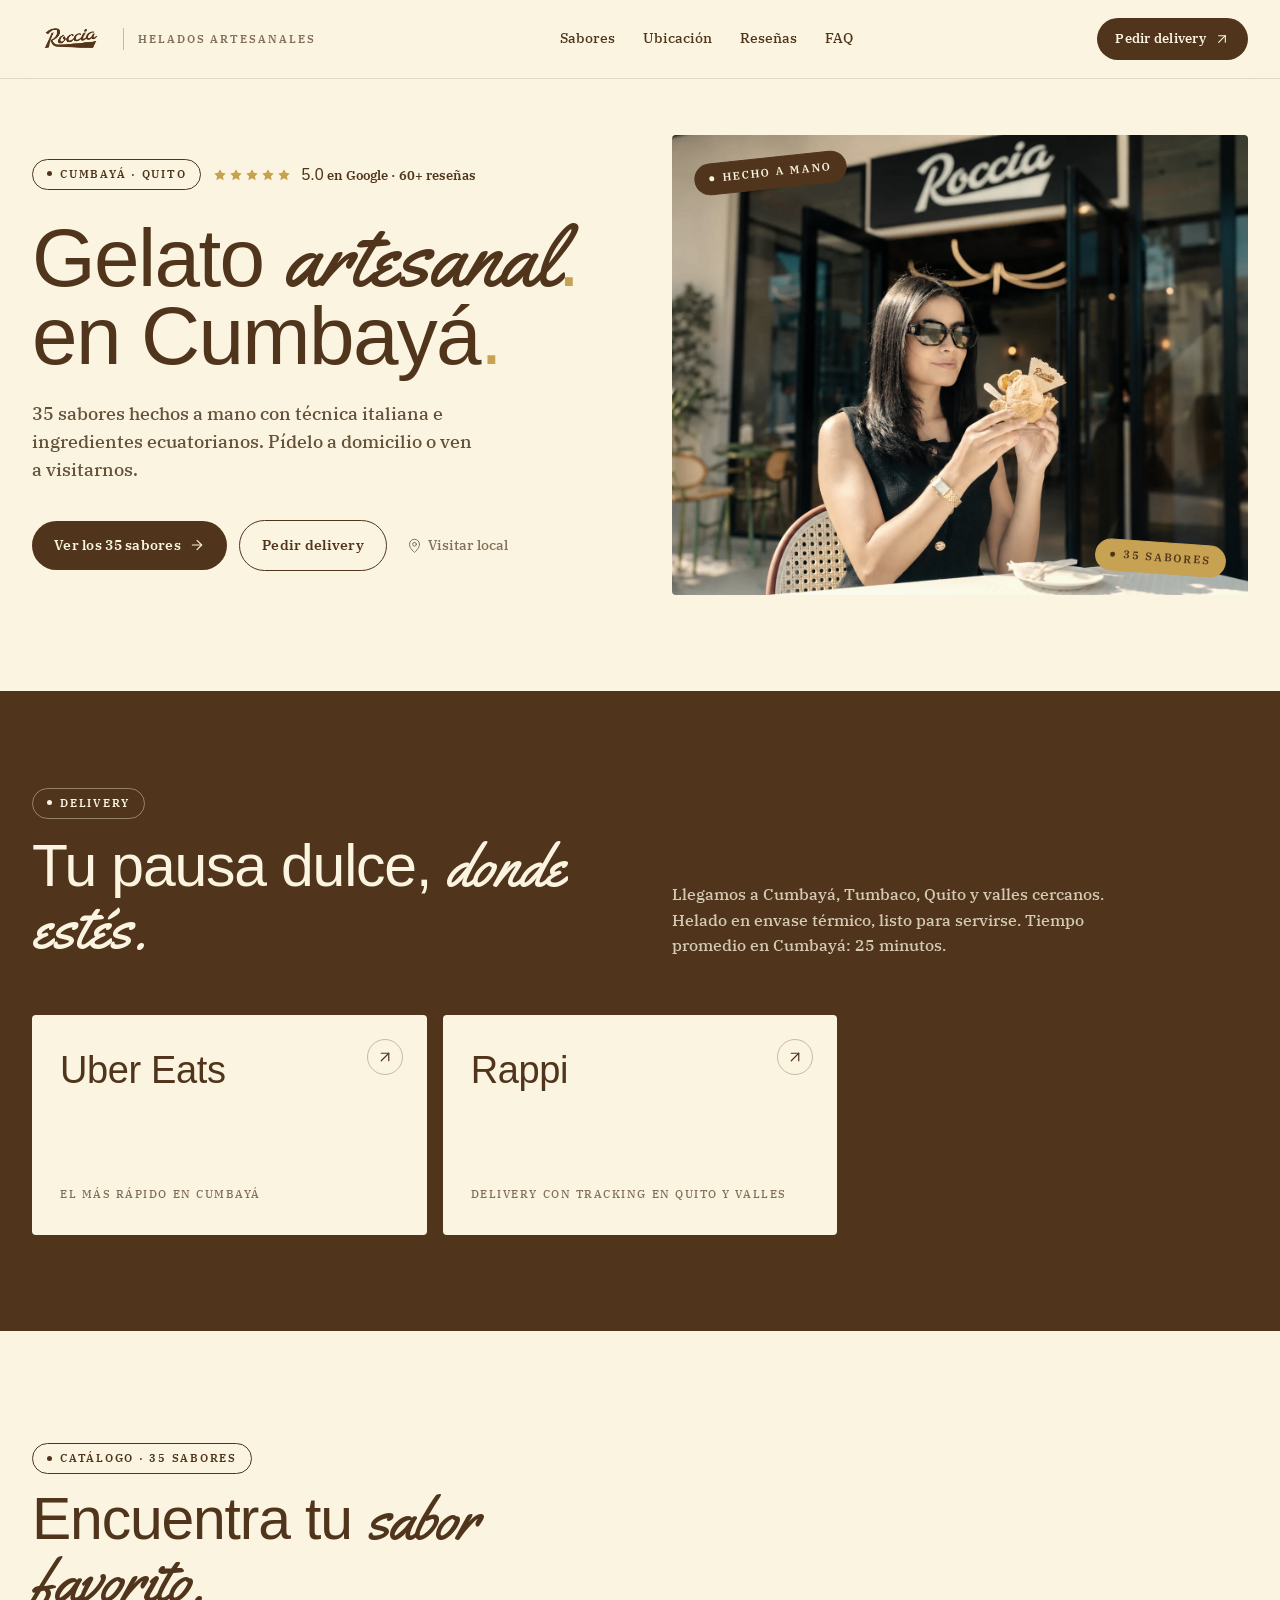
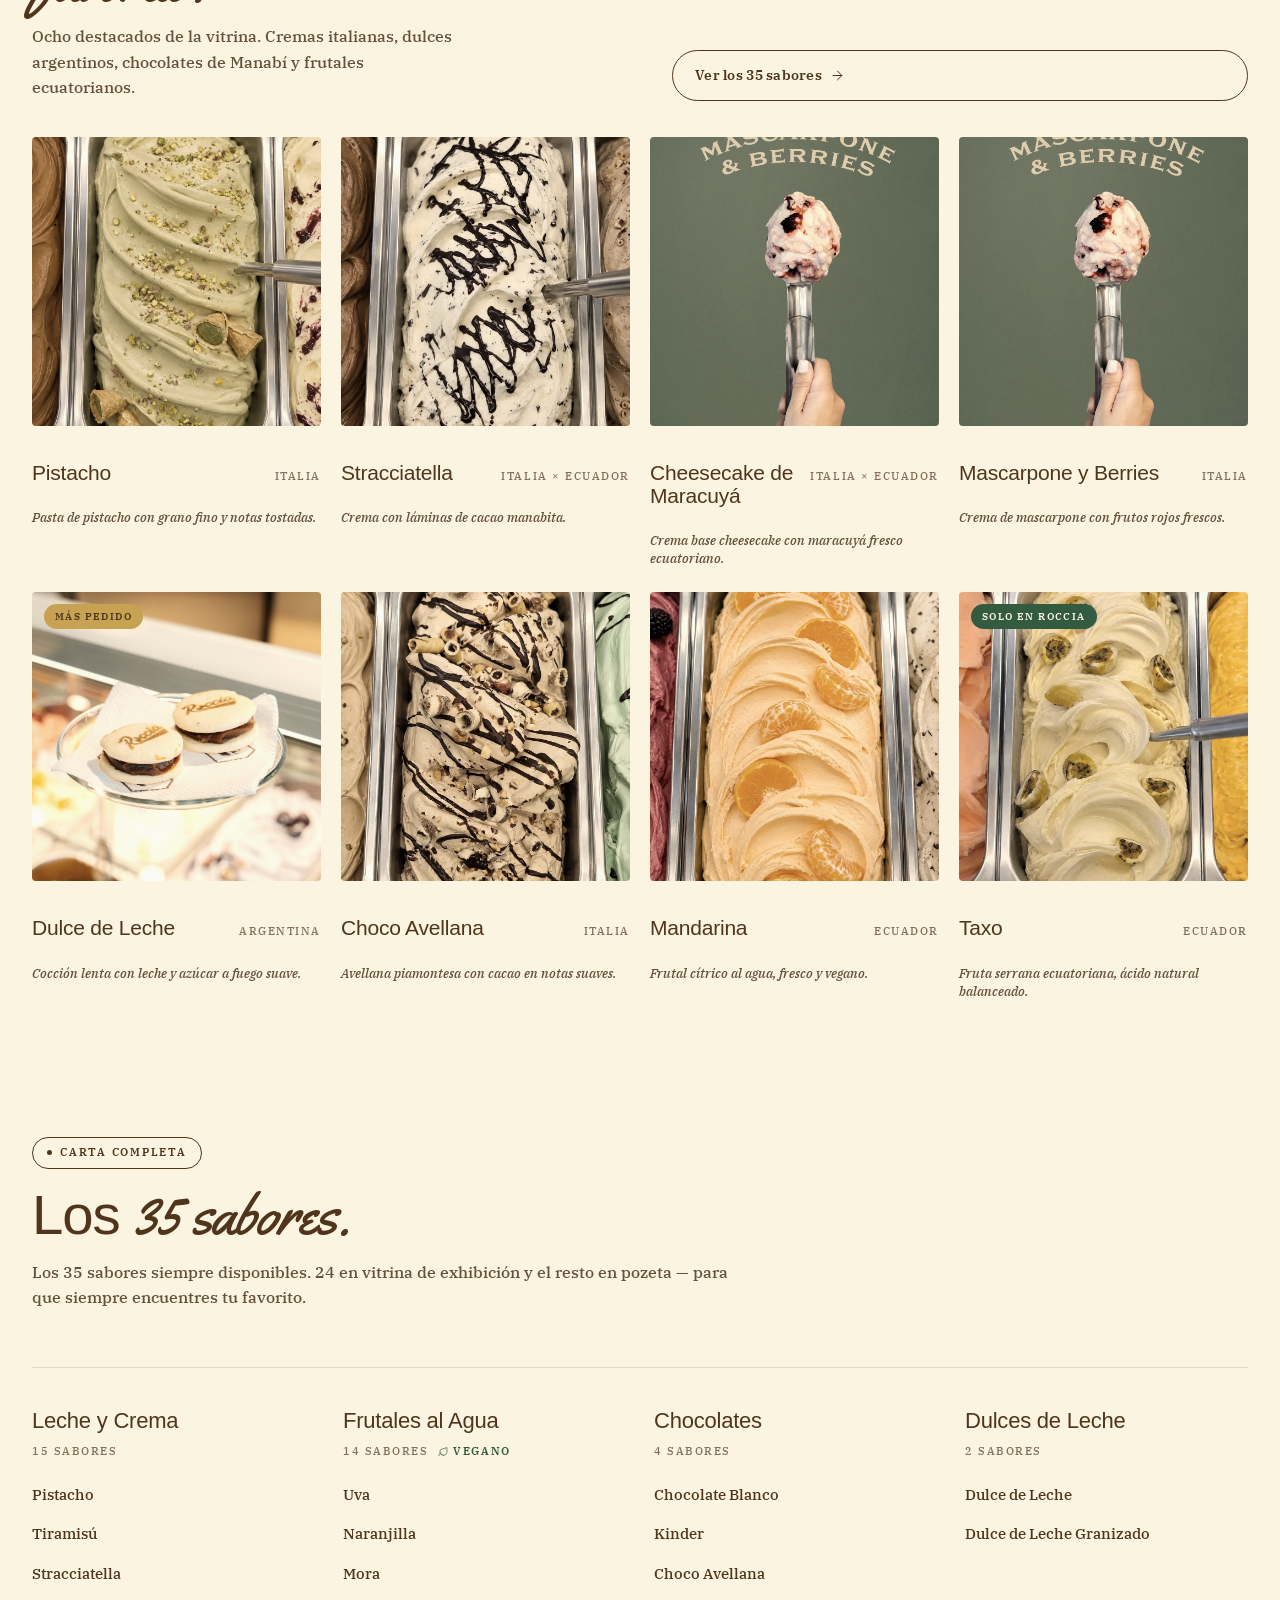
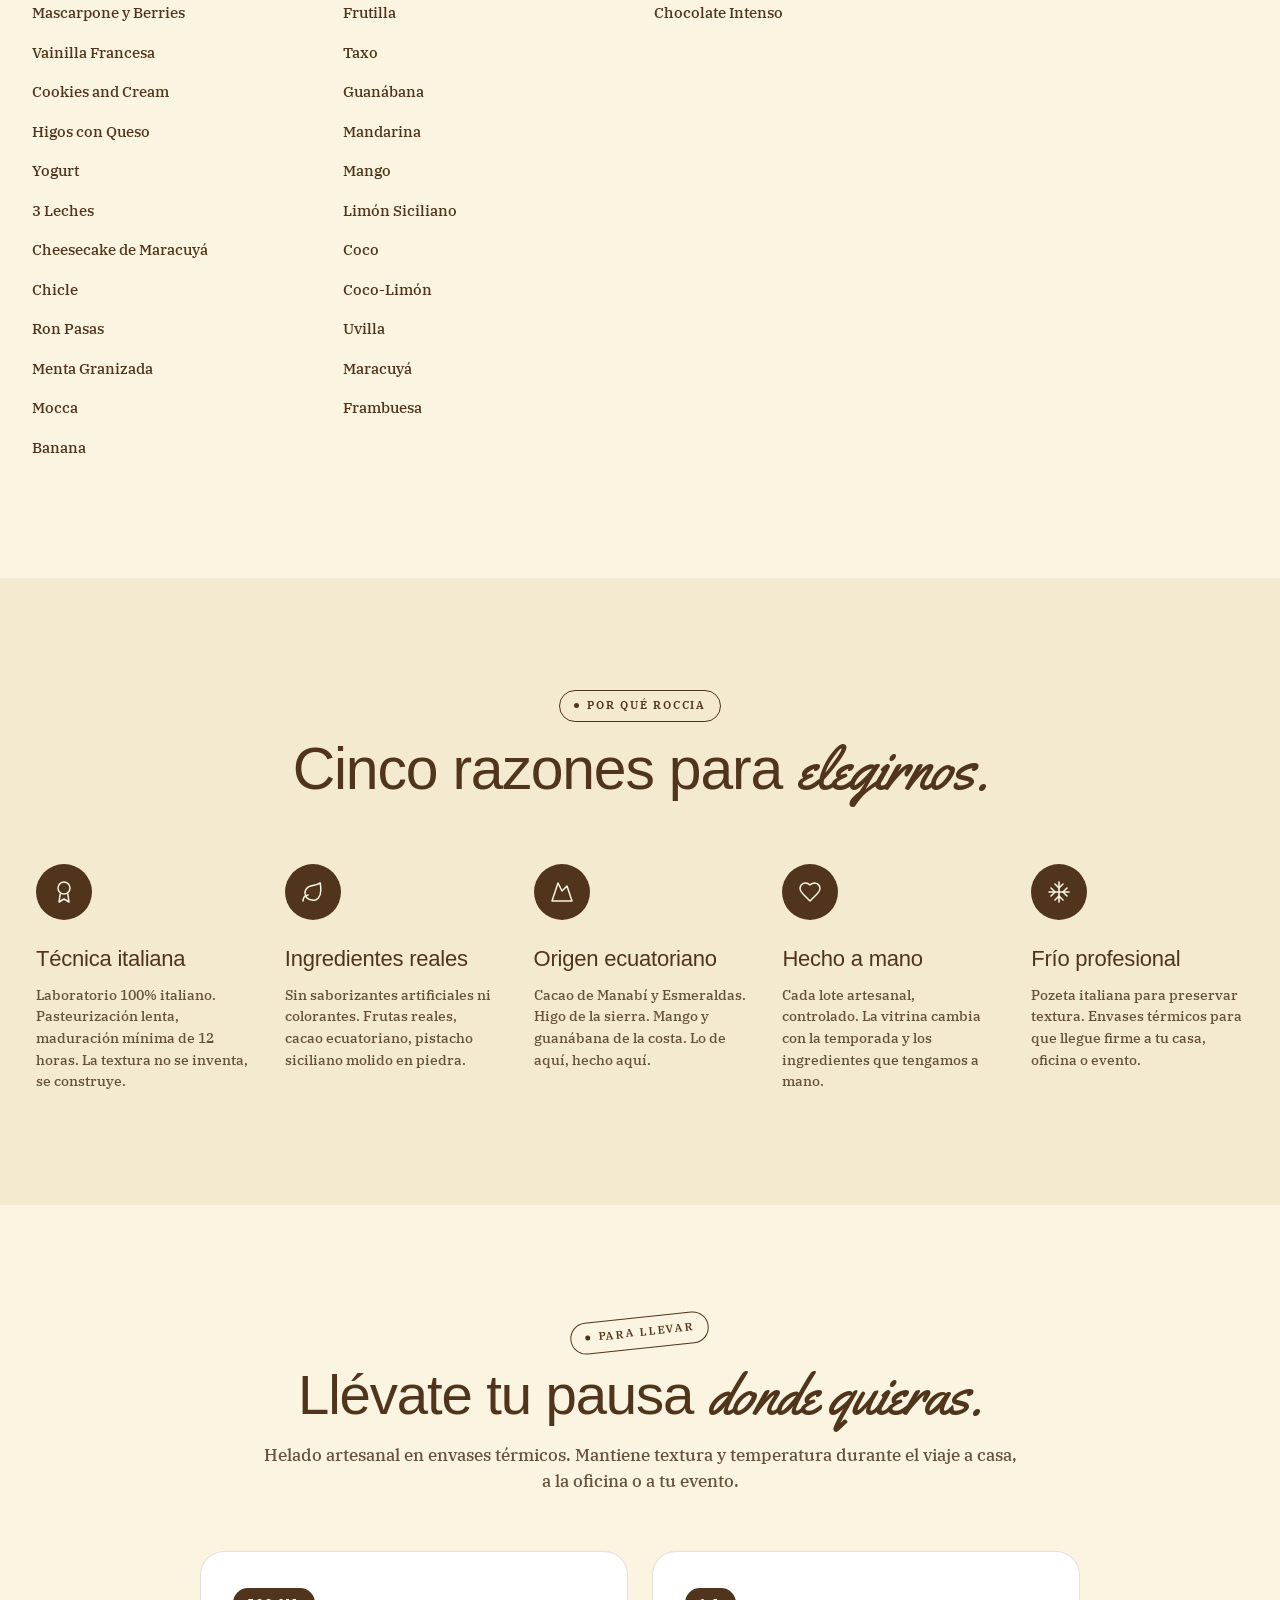
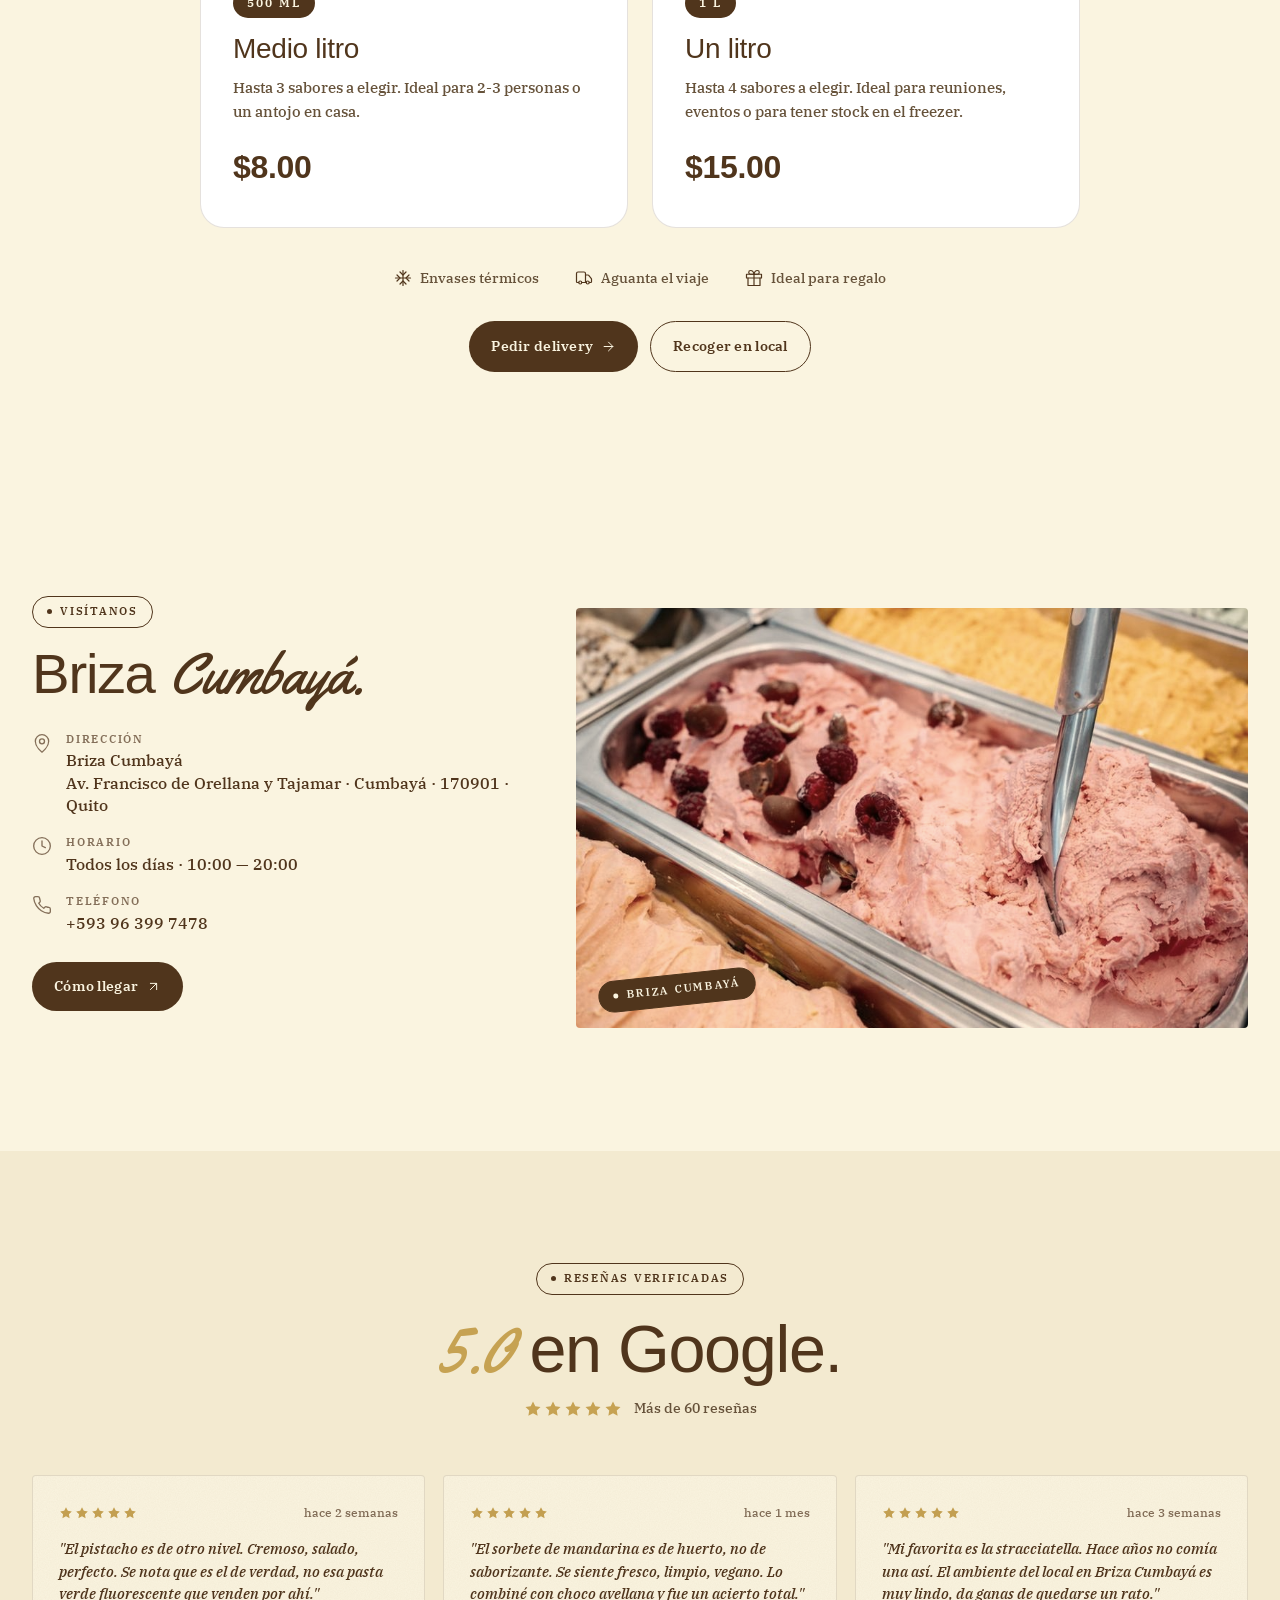
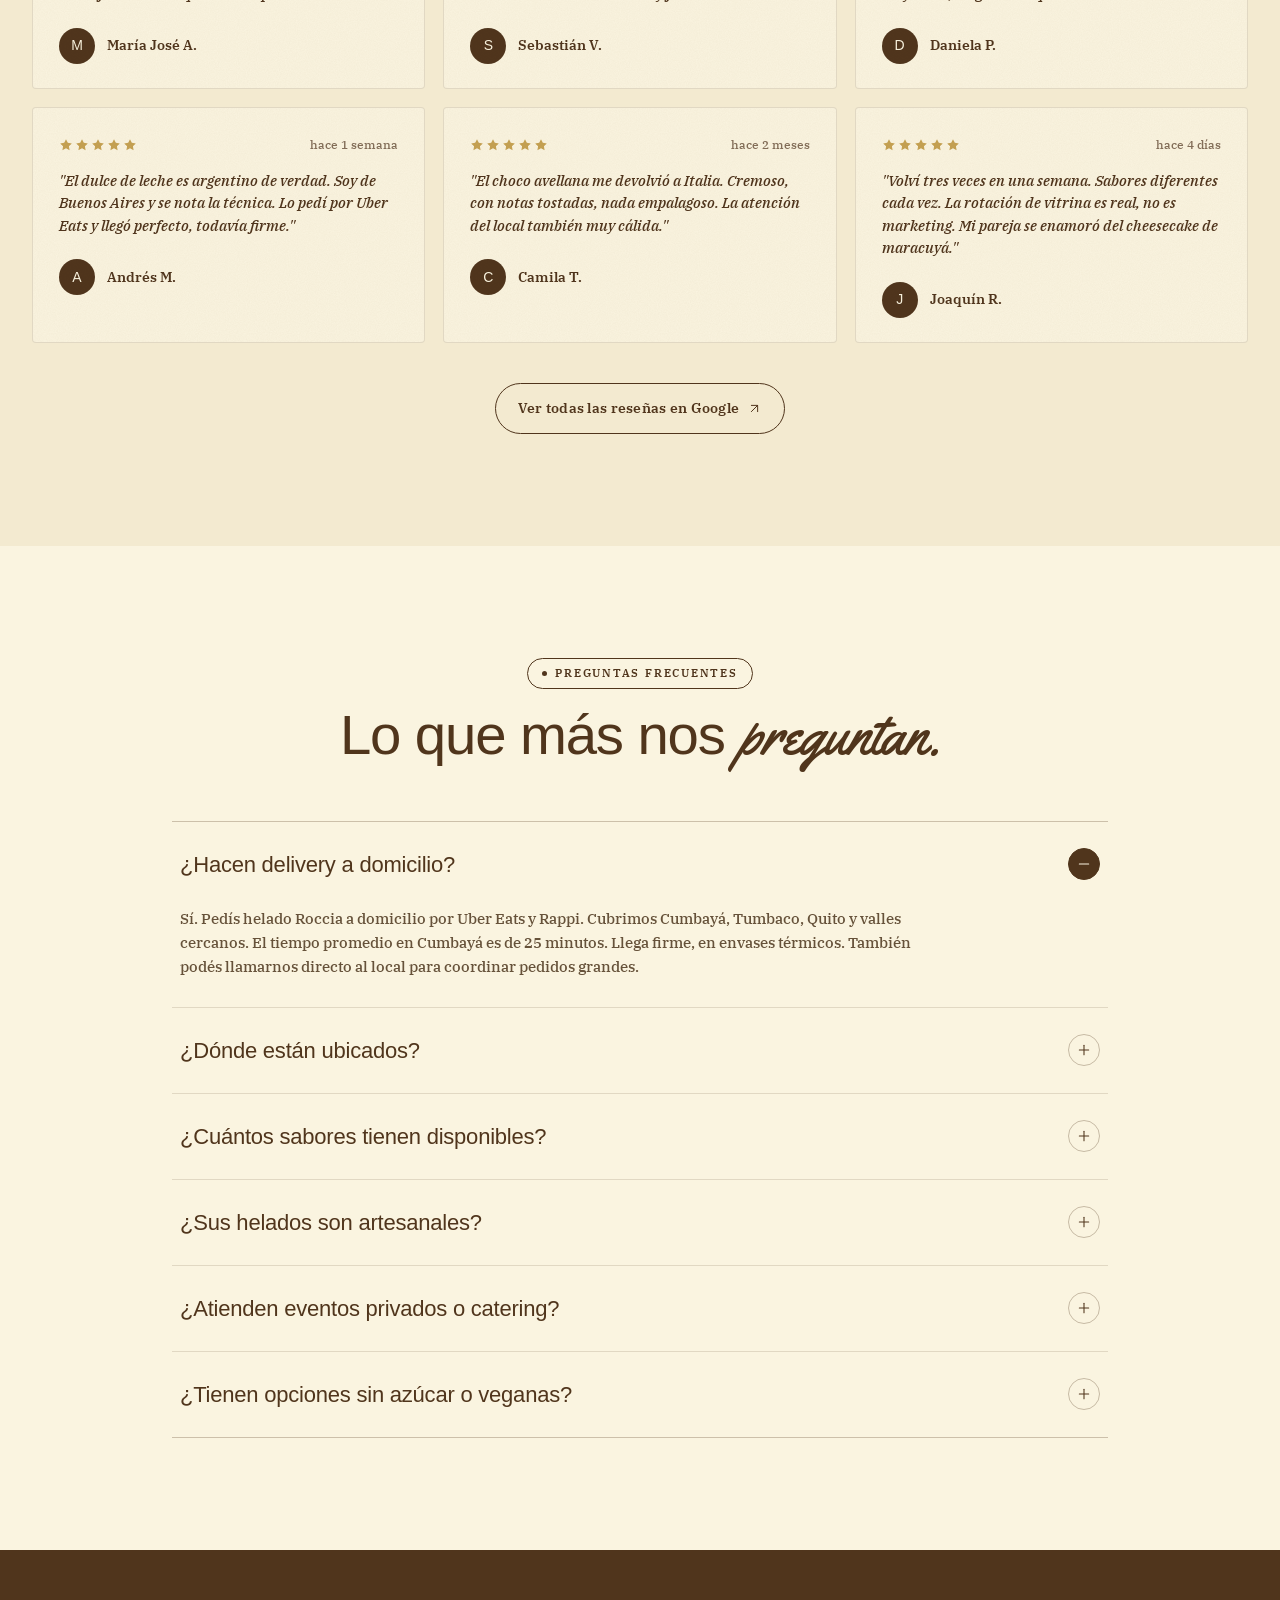
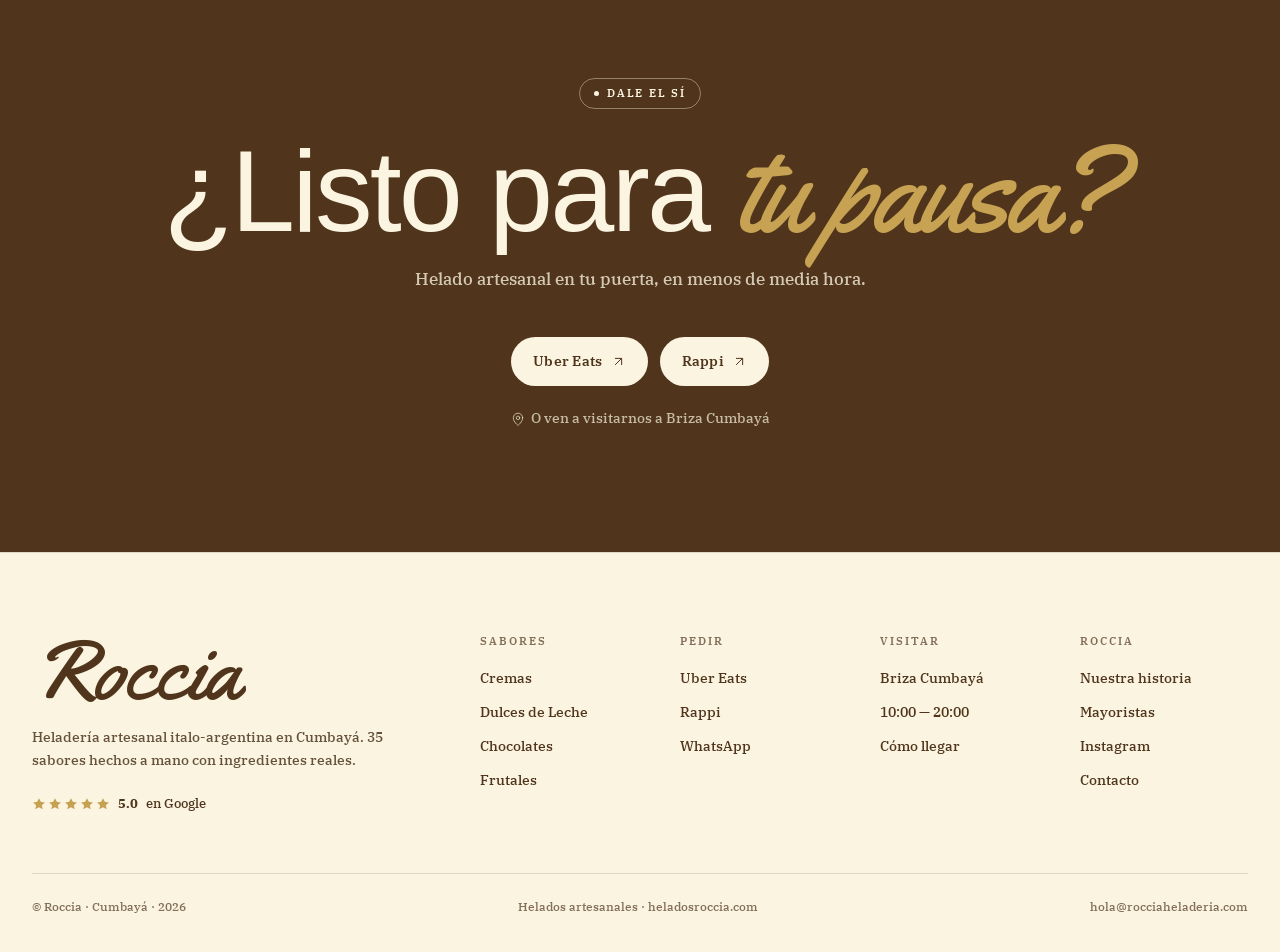
==== commit 35f2b0d4: "feat: add 'para llevar' section + 'frío profesional' differentiator - New section 'Llévate tu pausa " ====
--- a/index.html
+++ b/index.html
@@ -4,7 +4,7 @@
 <meta charset="utf-8"/>
 <meta name="viewport" content="width=device-width, initial-scale=1, viewport-fit=cover"/>
 <title>Helados Roccia · Gelato artesanal en Cumbayá · 35 sabores · Delivery</title>
-<meta name="description" content="Heladería artesanal en Cumbayá. 35 sabores de gelato hechos a mano con técnica italiana e ingredientes ecuatorianos. Frutales al agua veganos. Delivery por Uber Eats y Rappi. 4.9 en Google."/>
+<meta name="description" content="Heladería artesanal en Cumbayá · 35 sabores siempre disponibles · Gelato italo-argentino hecho a mano · Helado para llevar en envase térmico · Delivery Uber Eats y Rappi · 5.0 en Google."/>
 <meta name="theme-color" content="#50351c"/>
 <link rel="canonical" href="https://heladosroccia.com/"/>
 
@@ -48,7 +48,23 @@
       "image": "https://heladosroccia.com/assets/hero.webp",
       "logo": "https://heladosroccia.com/assets/logo-cafe.png",
       "priceRange": "$$",
-      "servesCuisine": ["Gelato","Helado artesanal","Italiana","Argentina"],
+      "servesCuisine": ["Italian","Argentine","Ice cream","Gelato","Helado artesanal"],
+      "makesOffer": [
+        {
+          "@type": "Offer",
+          "name": "Medio litro para llevar",
+          "description": "500ml con hasta 3 sabores en envase térmico",
+          "price": "8.00",
+          "priceCurrency": "USD"
+        },
+        {
+          "@type": "Offer",
+          "name": "Un litro para llevar",
+          "description": "1L con hasta 4 sabores en envase térmico",
+          "price": "15.00",
+          "priceCurrency": "USD"
+        }
+      ],
       "address": {
         "@type": "PostalAddress",
         "streetAddress": "Briza Cumbayá, Av. Francisco de Orellana y Tajamar",
@@ -149,7 +165,7 @@
       "mainEntity": [
         { "@type": "Question", "name": "¿Hacen delivery a domicilio?", "acceptedAnswer": { "@type": "Answer", "text": "Sí. Pedís helado Roccia a domicilio por Uber Eats y Rappi. Cubrimos Cumbayá, Tumbaco, Quito y valles cercanos." } },
         { "@type": "Question", "name": "¿Dónde están ubicados?", "acceptedAnswer": { "@type": "Answer", "text": "Briza Cumbayá, Av. Francisco de Orellana y Tajamar · Cumbayá · 170901 · Quito. Atendemos todos los días de 10:00 a 20:00." } },
-        { "@type": "Question", "name": "¿Cuántos sabores tienen disponibles?", "acceptedAnswer": { "@type": "Answer", "text": "Nuestra carta tiene 35 sabores entre Leche y Crema, Frutales al agua (veganos), Chocolates y Dulces de Leche. La vitrina rota por temporada." } },
+        { "@type": "Question", "name": "¿Cuántos sabores tienen disponibles?", "acceptedAnswer": { "@type": "Answer", "text": "Tenemos 35 sabores siempre disponibles, todos los días. 24 a la vista en vitrina y el resto en pozeta italiana. Si no ves tu favorito, pedilo al equipo. Categorías: Leche y Crema, Frutales al agua (veganos), Chocolates y Dulces de Leche." } },
         { "@type": "Question", "name": "¿Sus helados son artesanales?", "acceptedAnswer": { "@type": "Answer", "text": "Sí, todos. Técnica italiana: pasteurización lenta, maduración mínima de 12 horas, mantecación en lote pequeño." } },
         { "@type": "Question", "name": "¿Atienden eventos privados o catering?", "acceptedAnswer": { "@type": "Answer", "text": "Sí. Carrito de helados para bodas y eventos en Quito y valles. Escribinos a hola@rocciaheladeria.com." } },
         { "@type": "Question", "name": "¿Tienen opciones sin azúcar o veganas?", "acceptedAnswer": { "@type": "Answer", "text": "Tenemos sorbetes 100% veganos de limón siciliano y mandarina. Sin azúcar añadida por encargo con 48h de aviso." } }
@@ -174,6 +190,9 @@
     <symbol id="icon-mountain" viewBox="0 0 24 24" fill="none" stroke="currentColor" stroke-width="1.5" stroke-linecap="round" stroke-linejoin="round"><path d="m8 3 4 8 5-5 5 15H2L8 3z"/></symbol>
     <symbol id="icon-heart" viewBox="0 0 24 24" fill="none" stroke="currentColor" stroke-width="1.5" stroke-linecap="round" stroke-linejoin="round"><path d="M19 14c1.49-1.46 3-3.21 3-5.5A5.5 5.5 0 0 0 16.5 3c-1.76 0-3 .5-4.5 2-1.5-1.5-2.74-2-4.5-2A5.5 5.5 0 0 0 2 8.5c0 2.29 1.51 4.04 3 5.5l7 7Z"/></symbol>
     <symbol id="icon-star" viewBox="0 0 24 24" fill="currentColor" stroke="none"><polygon points="12 2 15.09 8.26 22 9.27 17 14.14 18.18 21.02 12 17.77 5.82 21.02 7 14.14 2 9.27 8.91 8.26 12 2"/></symbol>
+    <symbol id="icon-snowflake" viewBox="0 0 24 24" fill="none" stroke="currentColor" stroke-width="1.6" stroke-linecap="round" stroke-linejoin="round"><line x1="2" y1="12" x2="22" y2="12"/><line x1="12" y1="2" x2="12" y2="22"/><path d="m20 16-4-4 4-4"/><path d="m4 8 4 4-4 4"/><path d="m16 4-4 4-4-4"/><path d="m8 20 4-4 4 4"/></symbol>
+    <symbol id="icon-truck" viewBox="0 0 24 24" fill="none" stroke="currentColor" stroke-width="1.6" stroke-linecap="round" stroke-linejoin="round"><path d="M14 18V6a2 2 0 0 0-2-2H4a2 2 0 0 0-2 2v11a1 1 0 0 0 1 1h2"/><path d="M15 18H9"/><path d="M19 18h2a1 1 0 0 0 1-1v-3.65a1 1 0 0 0-.22-.624l-3.48-4.35A1 1 0 0 0 17.52 8H14"/><circle cx="17" cy="18" r="2"/><circle cx="7" cy="18" r="2"/></symbol>
+    <symbol id="icon-gift" viewBox="0 0 24 24" fill="none" stroke="currentColor" stroke-width="1.6" stroke-linecap="round" stroke-linejoin="round"><polyline points="20 12 20 22 4 22 4 12"/><rect x="2" y="7" width="20" height="5"/><line x1="12" y1="22" x2="12" y2="7"/><path d="M12 7H7.5a2.5 2.5 0 0 1 0-5C11 2 12 7 12 7z"/><path d="M12 7h4.5a2.5 2.5 0 0 0 0-5C13 2 12 7 12 7z"/></symbol>
   </defs>
 </svg>
 
@@ -416,7 +435,7 @@
       <span class="sello"><span class="sello-dot"></span>Carta completa</span>
       <h2 class="fullmenu-title">Los <span class="script">35 sabores.</span></h2>
       <p class="fullmenu-sub">
-        La carta entera, organizada por categoría. La vitrina rota por temporada — siempre encontrarás entre 16 y 20 sabores en frío al mismo tiempo.
+        Los 35 sabores siempre disponibles. 24 en vitrina de exhibición y el resto en pozeta — para que siempre encuentres tu favorito.
       </p>
     </div>
 
@@ -510,8 +529,8 @@
 <section class="why">
   <div class="wrap">
     <span class="sello"><span class="sello-dot"></span>Por qué Roccia</span>
-    <h2 class="why-title">Cuatro razones para <span class="script">elegirnos.</span></h2>
-    <div class="why-grid">
+    <h2 class="why-title">Cinco razones para <span class="script">elegirnos.</span></h2>
+    <div class="why-grid why-grid-5">
       <div class="why-card">
         <div class="why-icon"><svg width="24" height="24" aria-hidden="true"><use href="#icon-award"/></svg></div>
         <h3 class="why-cardtitle">Técnica italiana</h3>
@@ -532,6 +551,52 @@
         <h3 class="why-cardtitle">Hecho a mano</h3>
         <p class="why-cardbody">Cada lote artesanal, controlado. La vitrina cambia con la temporada y los ingredientes que tengamos a mano.</p>
       </div>
+      <div class="why-card">
+        <div class="why-icon"><svg width="24" height="24" aria-hidden="true"><use href="#icon-snowflake"/></svg></div>
+        <h3 class="why-cardtitle">Frío profesional</h3>
+        <p class="why-cardbody">Pozeta italiana para preservar textura. Envases térmicos para que llegue firme a tu casa, oficina o evento.</p>
+      </div>
+    </div>
+  </div>
+</section>
+
+<!-- ============================================================
+     PARA LLEVAR
+     ============================================================ -->
+<section id="para-llevar" class="takeaway">
+  <div class="wrap">
+    <div class="takeaway-head">
+      <span class="sello sello-rotated"><span class="sello-dot"></span>Para llevar</span>
+      <h2 class="takeaway-title">Llévate tu pausa <span class="script">donde quieras.</span></h2>
+      <p class="takeaway-lead">
+        Helado artesanal en envases térmicos. Mantiene textura y temperatura durante el viaje a casa, a la oficina o a tu evento.
+      </p>
+    </div>
+
+    <div class="takeaway-grid">
+      <div class="takeaway-card">
+        <div class="takeaway-size-badge">500 ml</div>
+        <h3 class="takeaway-cardtitle">Medio litro</h3>
+        <p class="takeaway-cardbody">Hasta 3 sabores a elegir. Ideal para 2-3 personas o un antojo en casa.</p>
+        <span class="takeaway-price">$8.00</span>
+      </div>
+      <div class="takeaway-card">
+        <div class="takeaway-size-badge">1 L</div>
+        <h3 class="takeaway-cardtitle">Un litro</h3>
+        <p class="takeaway-cardbody">Hasta 4 sabores a elegir. Ideal para reuniones, eventos o para tener stock en el freezer.</p>
+        <span class="takeaway-price">$15.00</span>
+      </div>
+    </div>
+
+    <ul class="takeaway-benefits">
+      <li><svg width="18" height="18" aria-hidden="true"><use href="#icon-snowflake"/></svg> Envases térmicos</li>
+      <li><svg width="18" height="18" aria-hidden="true"><use href="#icon-truck"/></svg> Aguanta el viaje</li>
+      <li><svg width="18" height="18" aria-hidden="true"><use href="#icon-gift"/></svg> Ideal para regalo</li>
+    </ul>
+
+    <div class="takeaway-ctas">
+      <a class="btn btn-primary" href="#delivery">Pedir delivery <svg width="15" height="15" aria-hidden="true"><use href="#icon-arrow-right"/></svg></a>
+      <a class="btn btn-outline" href="#ubicacion">Recoger en local</a>
     </div>
   </div>
 </section>
@@ -773,7 +838,7 @@
             <svg class="faq-icon-minus" width="16" height="16" aria-hidden="true"><use href="#icon-minus"/></svg>
           </span>
         </summary>
-        <div class="faq-item-body"><div><p>Nuestra carta tiene 35 sabores entre Leche y Crema, Frutales al agua (todos veganos), Chocolates y Dulces de Leche. La vitrina del local cambia con la temporada y los ingredientes que llegan: en general tenés entre 16 y 20 sabores en frío al mismo tiempo. Los frutales de temporada (taxo, naranjilla, guanábana, frambuesa) van rotando.</p></div></div>
+        <div class="faq-item-body"><div><p>Tenemos 35 sabores siempre disponibles, todos los días. 24 a la vista en vitrina de exhibición y el resto en pozeta italiana — un sistema de conservación que mantiene cada sabor a temperatura ideal. Si no ves tu favorito en la vitrina, solo pedilo al equipo: lo tenemos guardado. Los sabores se organizan en 4 categorías: Leche y Crema, Frutales al agua (todos veganos), Chocolates y Dulces de Leche.</p></div></div>
       </details>
 
       <details class="faq-item" name="faq">
--- a/styles.css
+++ b/styles.css
@@ -629,3 +629,84 @@
   .footer-cols { grid-template-columns: 1fr 1fr; gap: 32px 24px; }
   .footer-brand-script { font-size: 64px; }
 }
+
+/* =========================================================
+   POR QUÉ ROCCIA · variante 5 columnas
+   ========================================================= */
+.why-grid-5 { grid-template-columns: repeat(5, 1fr); gap: 28px; }
+@media (max-width: 1180px) { .why-grid-5 { grid-template-columns: repeat(3, 1fr); } }
+@media (max-width: 900px)  { .why-grid-5 { grid-template-columns: 1fr 1fr; } }
+@media (max-width: 600px)  { .why-grid-5 { grid-template-columns: 1fr; } }
+
+/* =========================================================
+   PARA LLEVAR · helados para llevar (500ml / 1L)
+   ========================================================= */
+.takeaway { padding: 112px 0; background: var(--crema); }
+.takeaway-head { text-align: center; max-width: 760px; margin: 0 auto 56px; }
+.takeaway-title {
+  font-family: var(--display); font-weight: 500;
+  font-size: clamp(36px, 4.4vw, 60px);
+  letter-spacing: -0.02em; line-height: 1;
+  margin: 16px 0 18px;
+}
+.takeaway-title .script { font-family: var(--script); font-weight: 400; font-size: 1.05em; }
+.takeaway-lead {
+  font-family: var(--serif); font-size: 17px; line-height: 1.55;
+  color: var(--cafe-calido); margin: 0;
+}
+.takeaway-grid {
+  display: grid; grid-template-columns: 1fr 1fr; gap: 24px;
+  max-width: 880px; margin: 0 auto;
+}
+.takeaway-card {
+  background: #fff; border: 1px solid var(--rule);
+  border-radius: 24px; padding: 36px 32px;
+  display: flex; flex-direction: column; gap: 12px;
+  transition: transform .25s ease, border-color .25s ease;
+}
+.takeaway-card:hover { transform: translateY(-2px); border-color: var(--rule-strong); }
+.takeaway-size-badge {
+  align-self: flex-start;
+  display: inline-block;
+  background: var(--cafe); color: var(--crema);
+  font-family: var(--serif); font-weight: 600;
+  font-size: 12px; letter-spacing: 0.16em; text-transform: uppercase;
+  padding: 6px 14px; border-radius: 999px;
+  margin-bottom: 4px;
+}
+.takeaway-cardtitle {
+  font-family: var(--display); font-weight: 500;
+  font-size: 28px; letter-spacing: -0.01em; line-height: 1.1;
+  margin: 0;
+}
+.takeaway-cardbody {
+  font-family: var(--serif); font-size: 15px; line-height: 1.55;
+  color: var(--cafe-calido); margin: 0; flex-grow: 1;
+}
+.takeaway-price {
+  font-family: var(--display); font-weight: 600;
+  font-size: 32px; color: var(--cafe);
+  letter-spacing: -0.01em;
+  margin-top: 8px;
+}
+.takeaway-benefits {
+  list-style: none; padding: 0;
+  margin: 40px auto 32px; max-width: 880px;
+  display: flex; flex-wrap: wrap; justify-content: center;
+  gap: 24px 36px;
+  font-family: var(--serif); font-size: 14px; font-weight: 500;
+  color: var(--cafe-calido);
+}
+.takeaway-benefits li { display: inline-flex; align-items: center; gap: 8px; }
+.takeaway-benefits svg { color: var(--cafe); }
+.takeaway-ctas {
+  display: flex; justify-content: center; flex-wrap: wrap;
+  gap: 12px; margin-top: 8px;
+}
+@media (max-width: 720px) {
+  .takeaway { padding: 72px 0; }
+  .takeaway-grid { grid-template-columns: 1fr; gap: 16px; }
+  .takeaway-card { padding: 28px 24px; }
+  .takeaway-cardtitle { font-size: 24px; }
+  .takeaway-price { font-size: 28px; }
+}
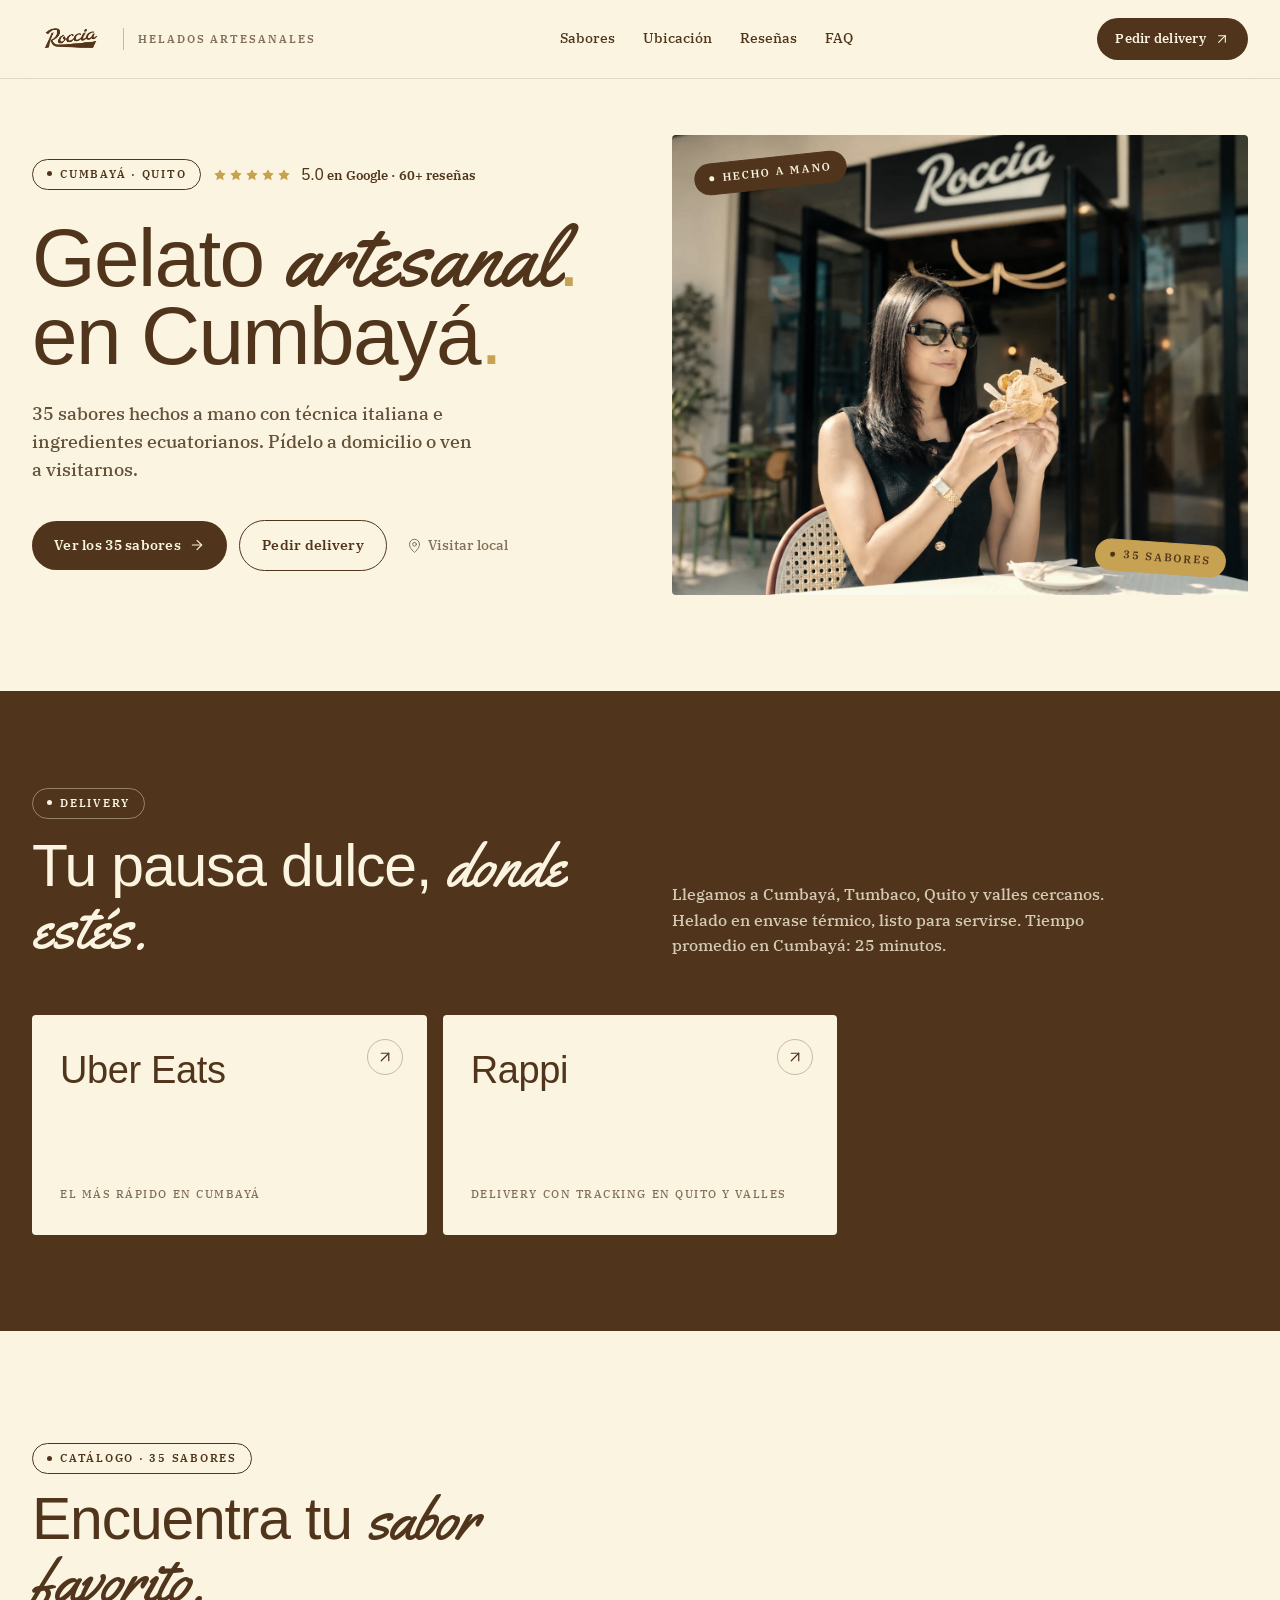
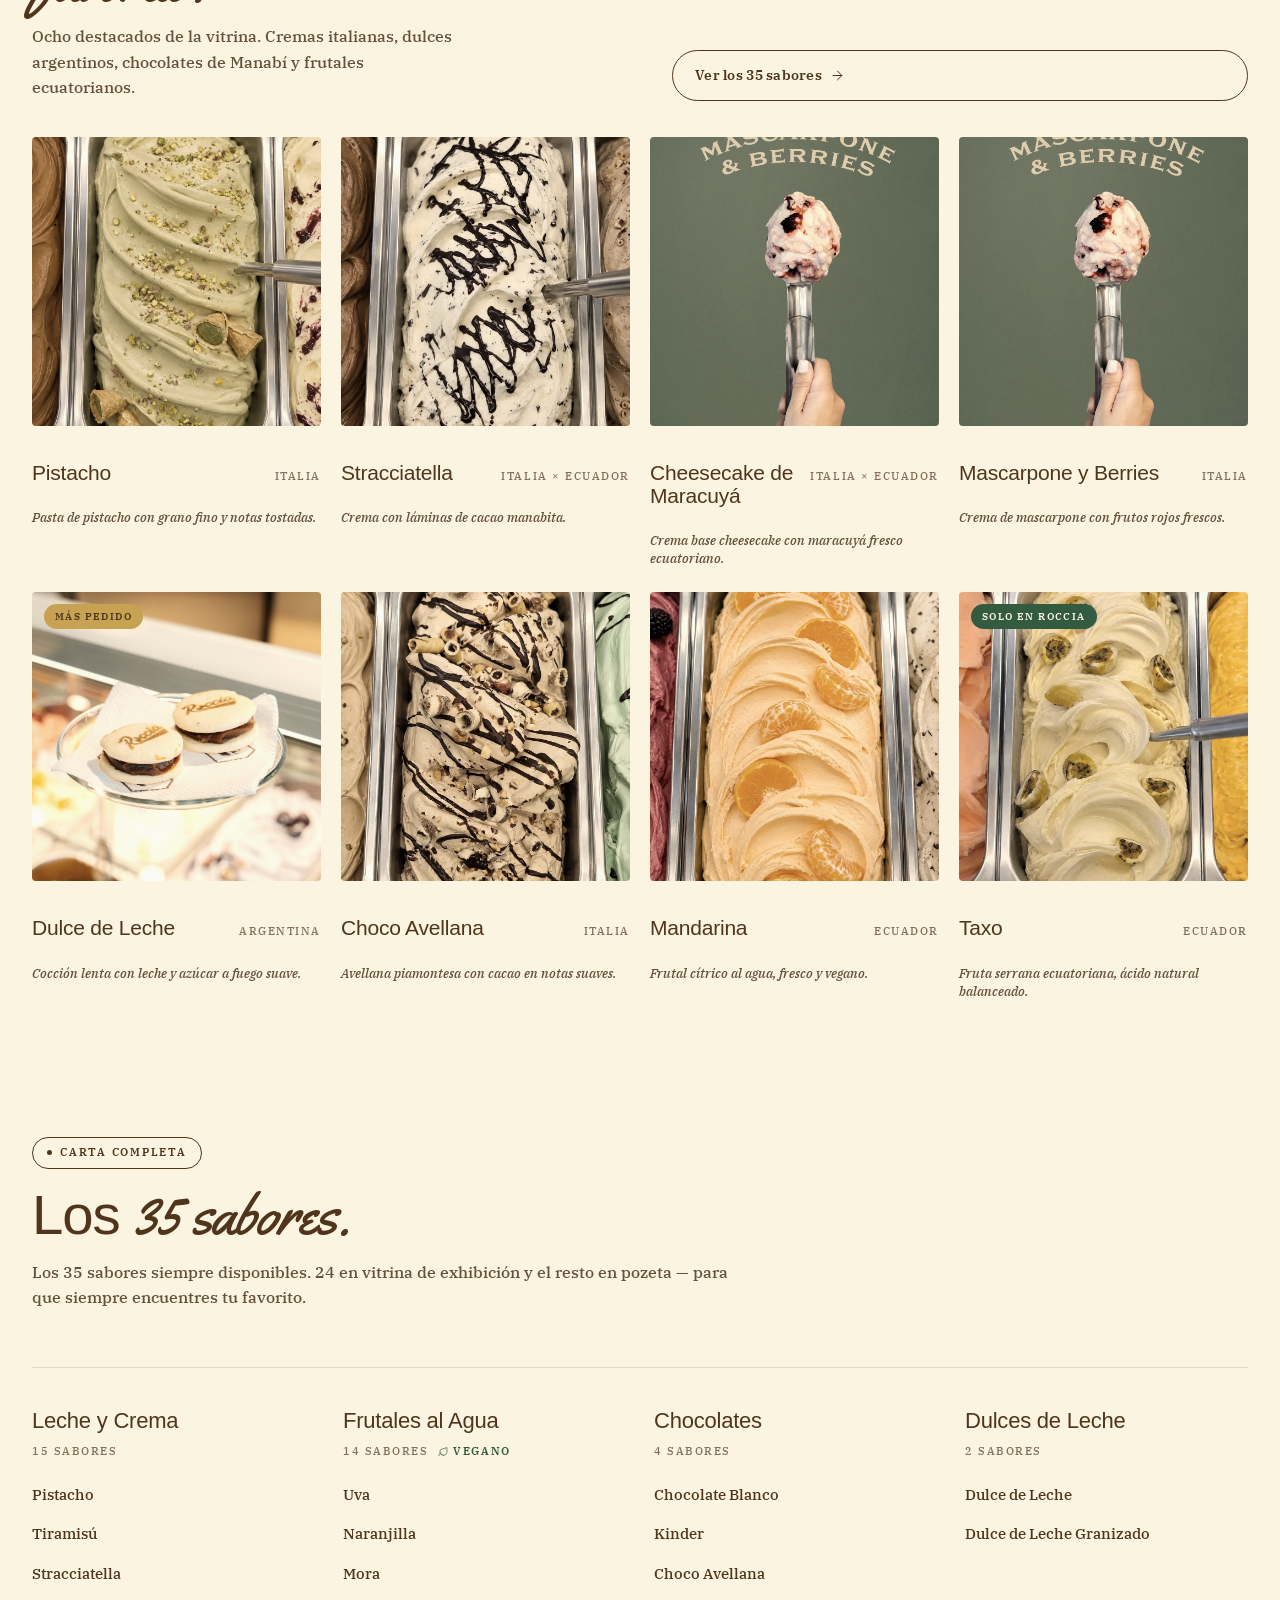
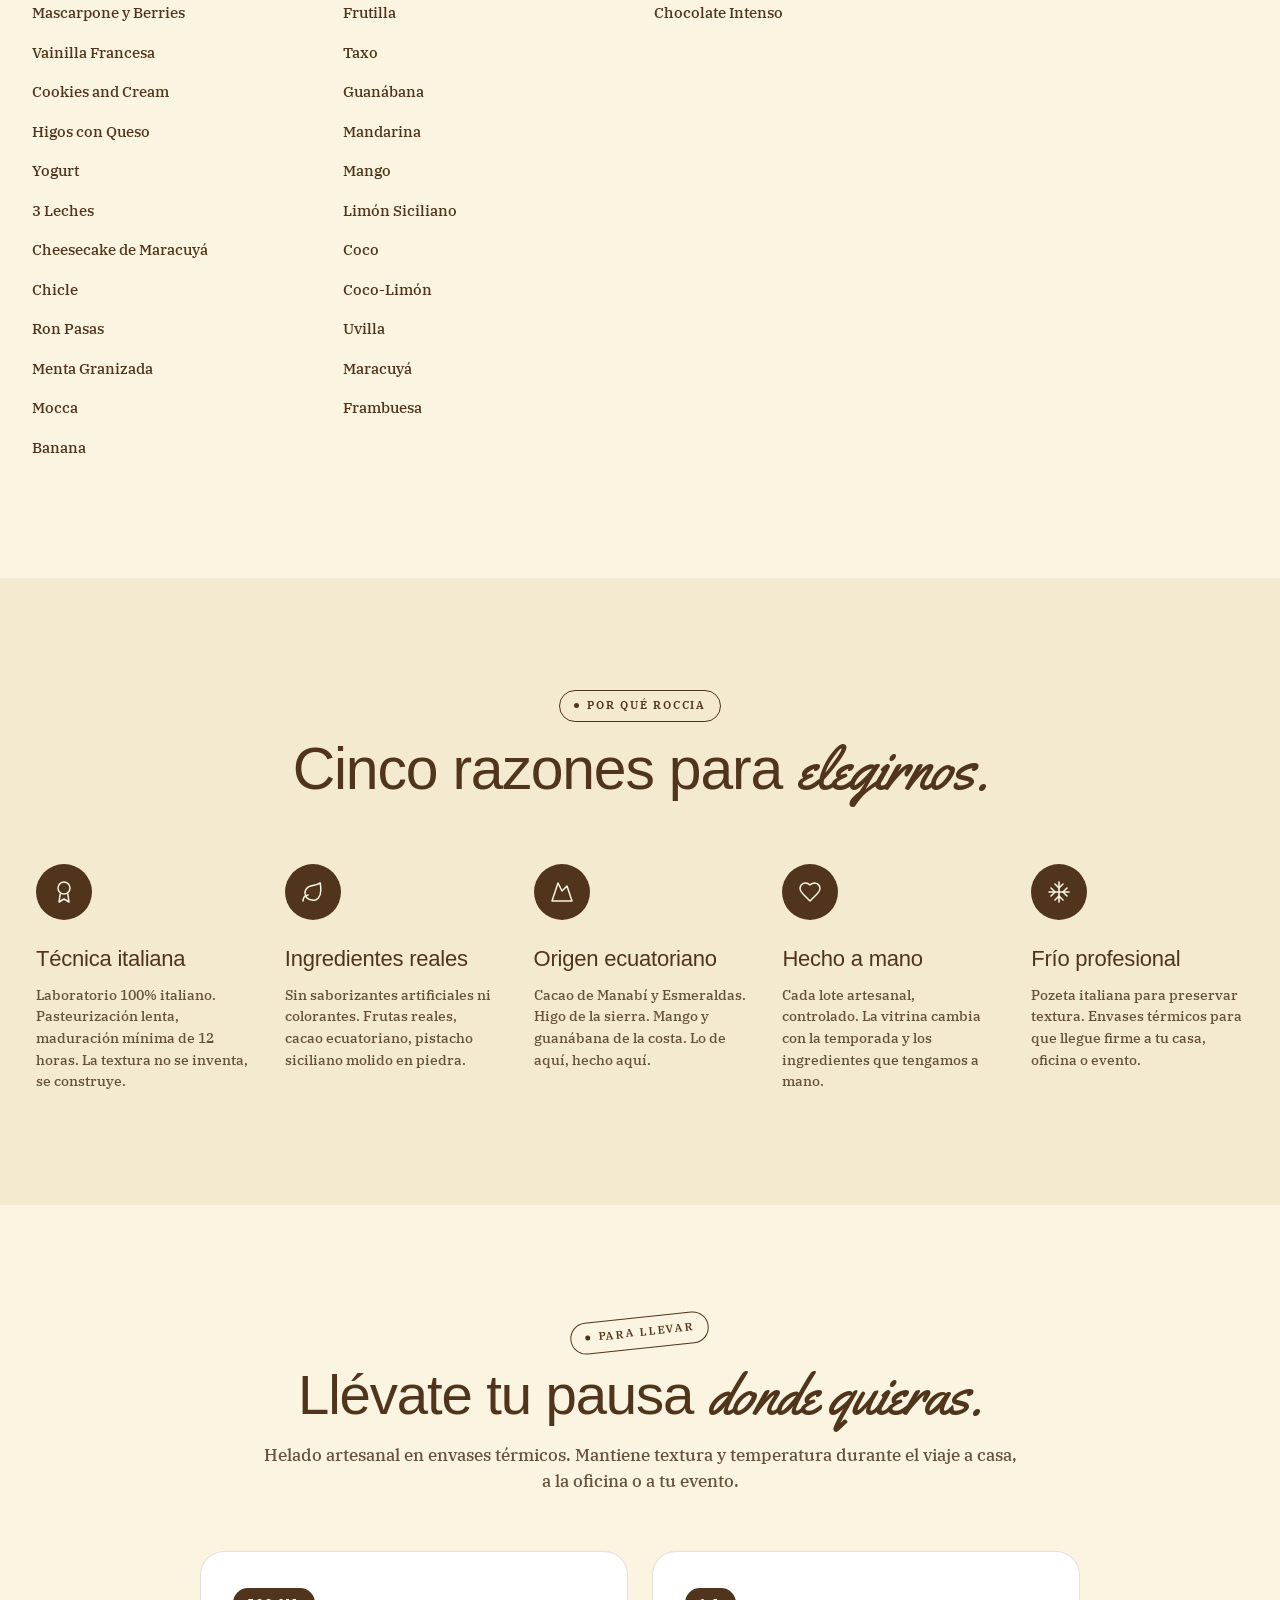
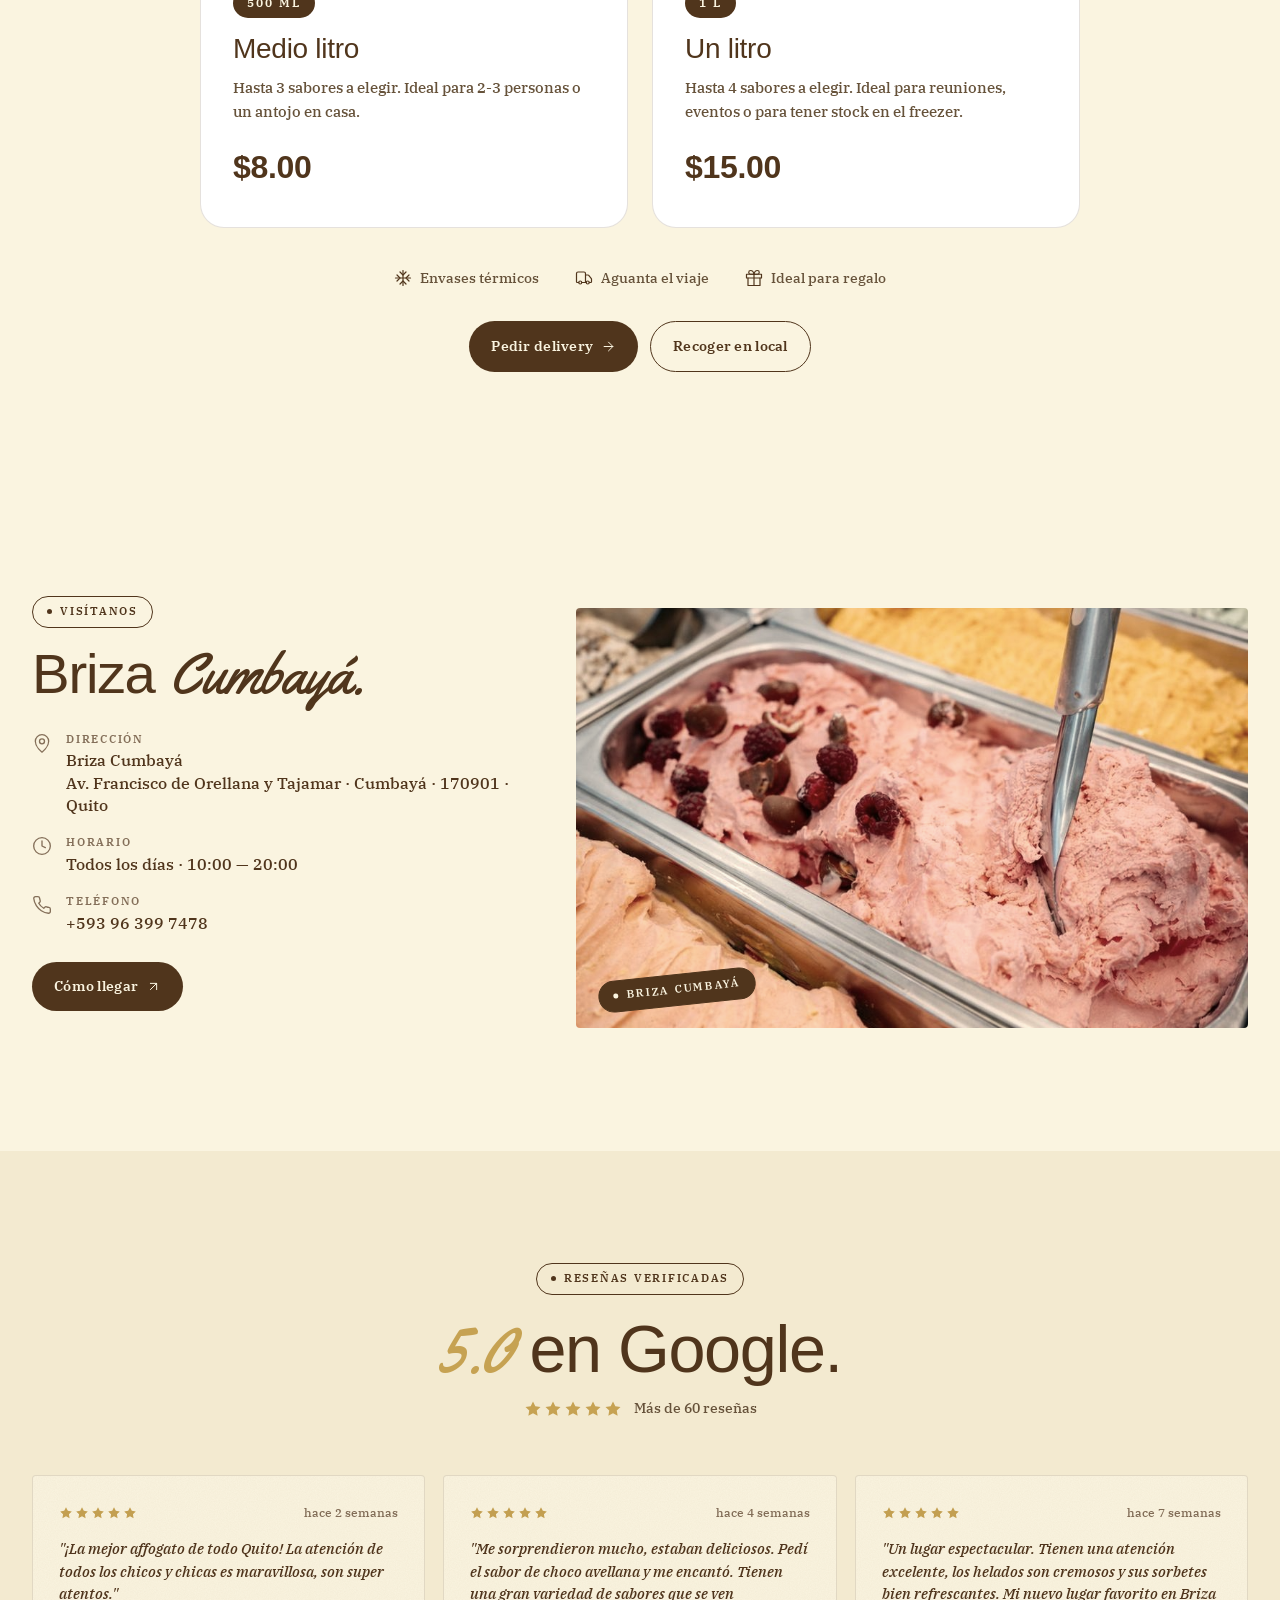
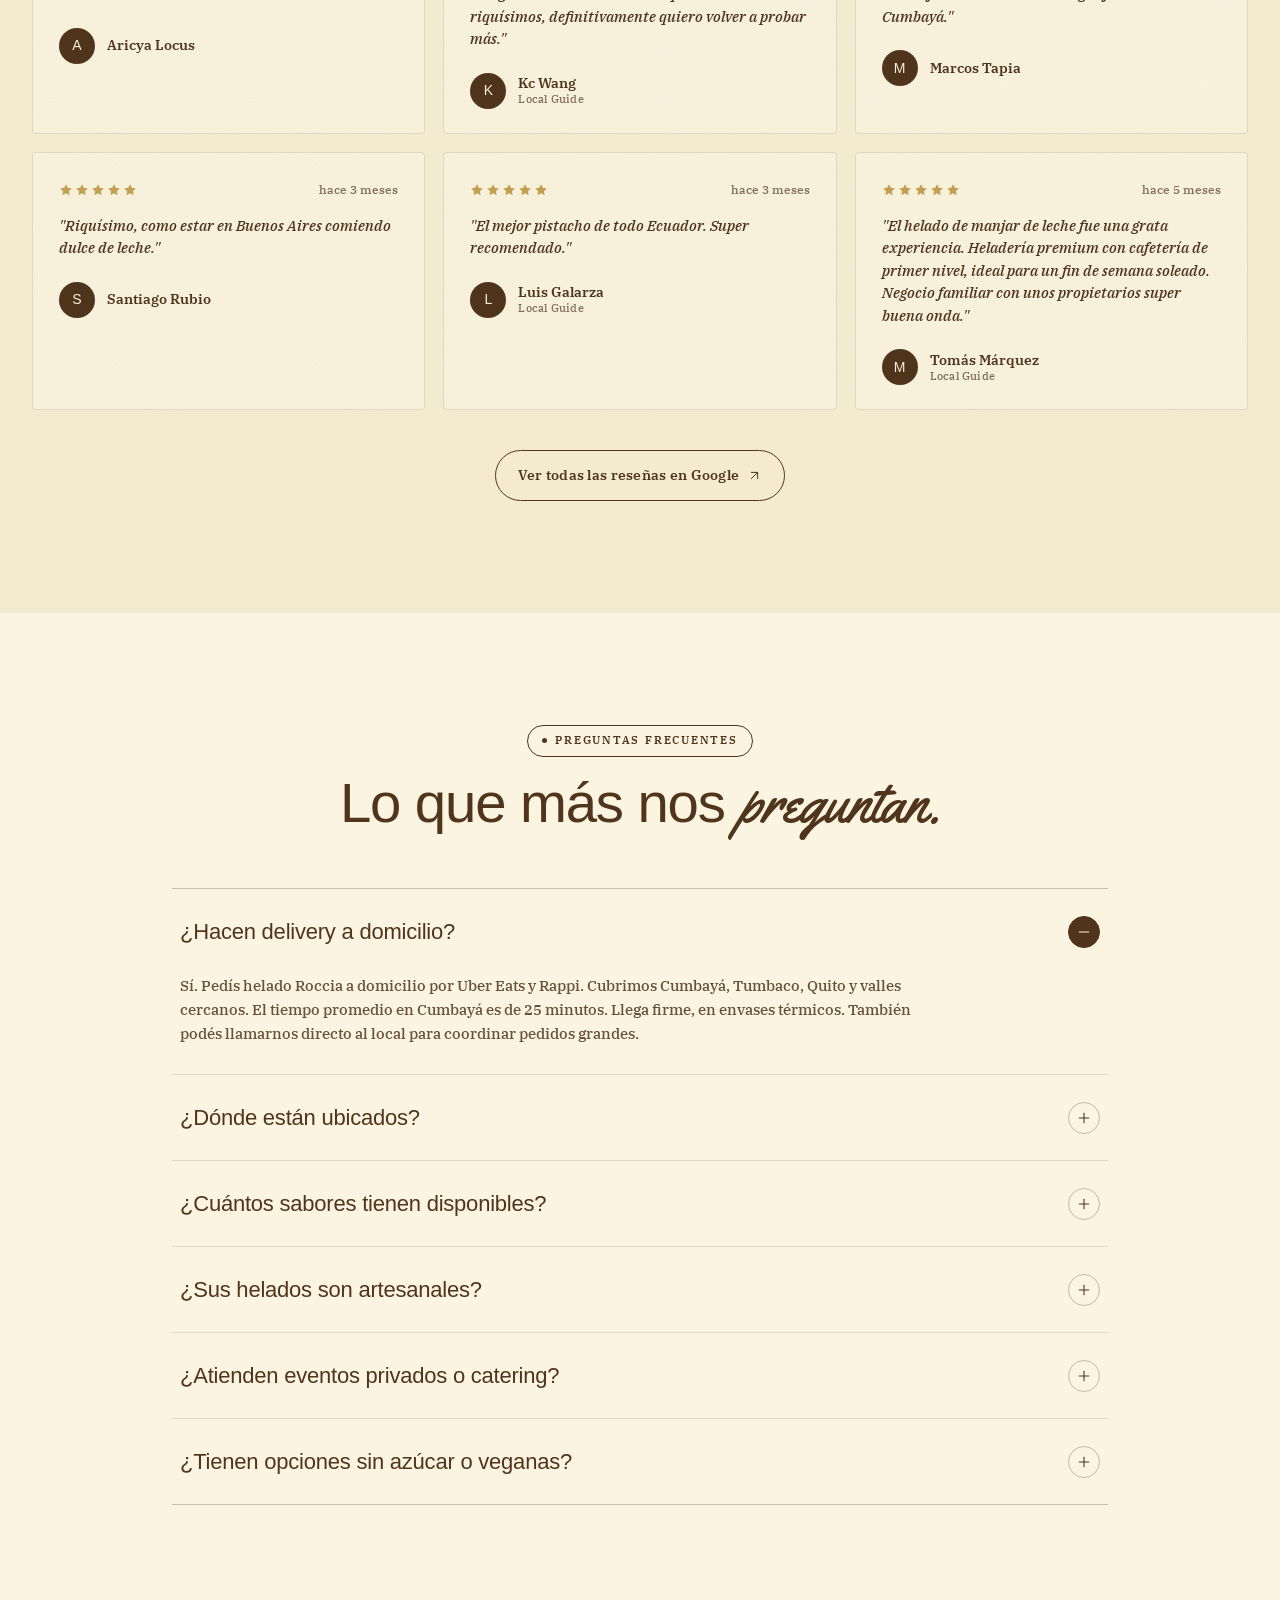
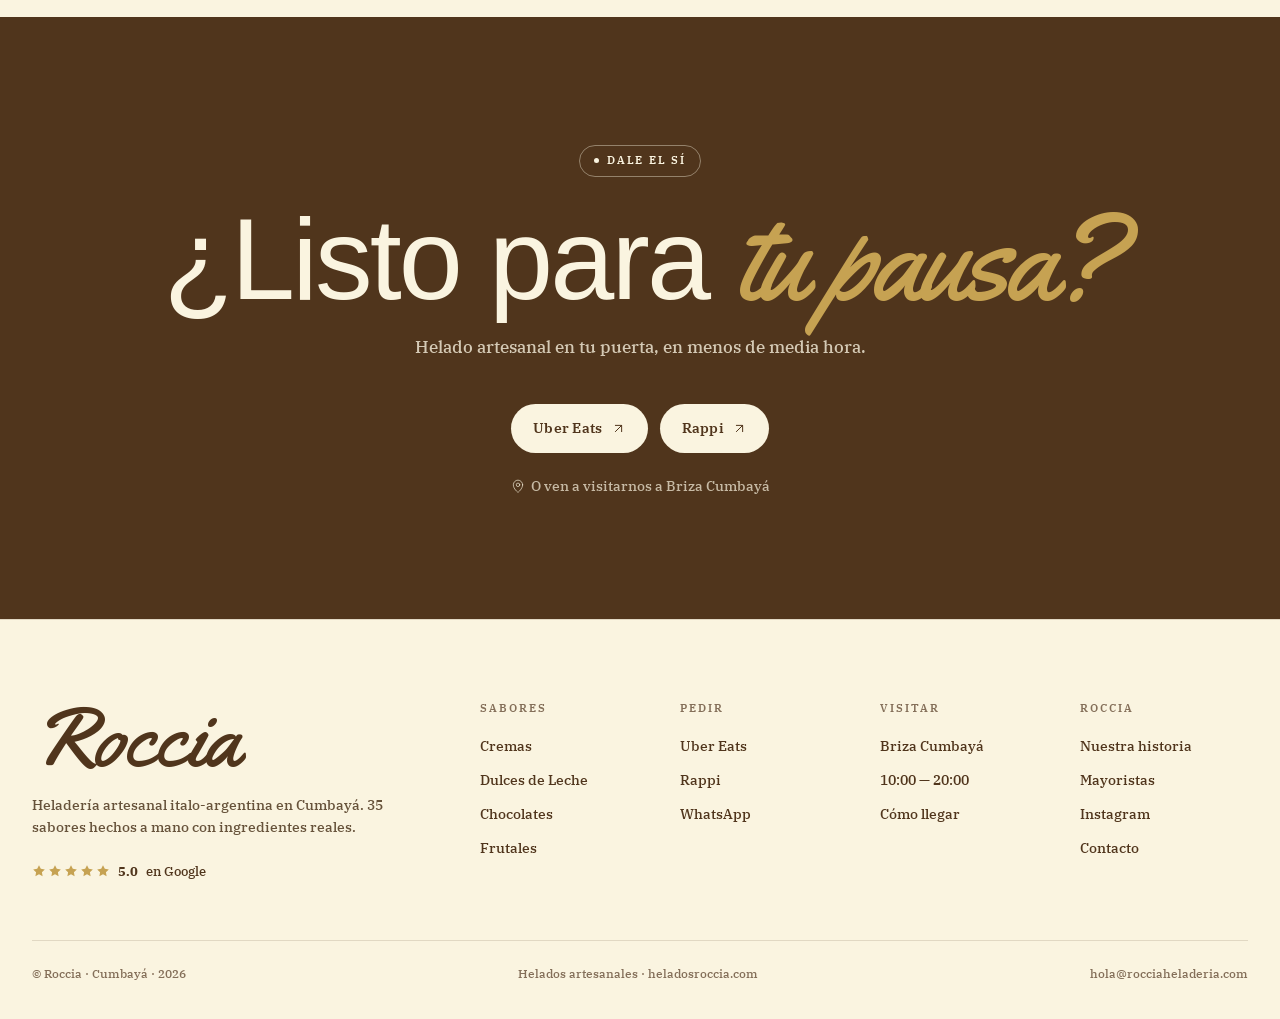
==== commit f502263b: "fix: replace placeholder reviews with real Google Maps reviews - All 6 reviews now match actual Goog" ====
--- a/index.html
+++ b/index.html
@@ -682,10 +682,10 @@
           </span>
           <span class="review-time">hace 2 semanas</span>
         </header>
-        <p class="review-text">"El pistacho es de otro nivel. Cremoso, salado, perfecto. Se nota que es el de verdad, no esa pasta verde fluorescente que venden por ahí."</p>
+        <p class="review-text">"¡La mejor affogato de todo Quito! La atención de todos los chicos y chicas es maravillosa, son super atentos."</p>
         <footer class="review-foot">
-          <span class="review-avatar">M</span>
-          <span class="review-name">María José A.</span>
+          <span class="review-avatar">A</span>
+          <span class="review-name">Aricya Locus</span>
         </footer>
       </article>
 
@@ -700,12 +700,15 @@
               <svg width="14" height="14" aria-hidden="true"><use href="#icon-star"/></svg>
             </span>
           </span>
-          <span class="review-time">hace 1 mes</span>
+          <span class="review-time">hace 4 semanas</span>
         </header>
-        <p class="review-text">"El sorbete de mandarina es de huerto, no de saborizante. Se siente fresco, limpio, vegano. Lo combiné con choco avellana y fue un acierto total."</p>
+        <p class="review-text">"Me sorprendieron mucho, estaban deliciosos. Pedí el sabor de choco avellana y me encantó. Tienen una gran variedad de sabores que se ven riquísimos, definitivamente quiero volver a probar más."</p>
         <footer class="review-foot">
-          <span class="review-avatar">S</span>
-          <span class="review-name">Sebastián V.</span>
+          <span class="review-avatar">K</span>
+          <div class="review-person">
+            <span class="review-name">Kc Wang</span>
+            <span class="review-badge">Local Guide</span>
+          </div>
         </footer>
       </article>
 
@@ -720,12 +723,12 @@
               <svg width="14" height="14" aria-hidden="true"><use href="#icon-star"/></svg>
             </span>
           </span>
-          <span class="review-time">hace 3 semanas</span>
+          <span class="review-time">hace 7 semanas</span>
         </header>
-        <p class="review-text">"Mi favorita es la stracciatella. Hace años no comía una así. El ambiente del local en Briza Cumbayá es muy lindo, da ganas de quedarse un rato."</p>
+        <p class="review-text">"Un lugar espectacular. Tienen una atención excelente, los helados son cremosos y sus sorbetes bien refrescantes. Mi nuevo lugar favorito en Briza Cumbayá."</p>
         <footer class="review-foot">
-          <span class="review-avatar">D</span>
-          <span class="review-name">Daniela P.</span>
+          <span class="review-avatar">M</span>
+          <span class="review-name">Marcos Tapia</span>
         </footer>
       </article>
 
@@ -740,12 +743,12 @@
               <svg width="14" height="14" aria-hidden="true"><use href="#icon-star"/></svg>
             </span>
           </span>
-          <span class="review-time">hace 1 semana</span>
+          <span class="review-time">hace 3 meses</span>
         </header>
-        <p class="review-text">"El dulce de leche es argentino de verdad. Soy de Buenos Aires y se nota la técnica. Lo pedí por Uber Eats y llegó perfecto, todavía firme."</p>
+        <p class="review-text">"Riquísimo, como estar en Buenos Aires comiendo dulce de leche."</p>
         <footer class="review-foot">
-          <span class="review-avatar">A</span>
-          <span class="review-name">Andrés M.</span>
+          <span class="review-avatar">S</span>
+          <span class="review-name">Santiago Rubio</span>
         </footer>
       </article>
 
@@ -760,12 +763,15 @@
               <svg width="14" height="14" aria-hidden="true"><use href="#icon-star"/></svg>
             </span>
           </span>
-          <span class="review-time">hace 2 meses</span>
+          <span class="review-time">hace 3 meses</span>
         </header>
-        <p class="review-text">"El choco avellana me devolvió a Italia. Cremoso, con notas tostadas, nada empalagoso. La atención del local también muy cálida."</p>
+        <p class="review-text">"El mejor pistacho de todo Ecuador. Super recomendado."</p>
         <footer class="review-foot">
-          <span class="review-avatar">C</span>
-          <span class="review-name">Camila T.</span>
+          <span class="review-avatar">L</span>
+          <div class="review-person">
+            <span class="review-name">Luis Galarza</span>
+            <span class="review-badge">Local Guide</span>
+          </div>
         </footer>
       </article>
 
@@ -780,17 +786,20 @@
               <svg width="14" height="14" aria-hidden="true"><use href="#icon-star"/></svg>
             </span>
           </span>
-          <span class="review-time">hace 4 días</span>
+          <span class="review-time">hace 5 meses</span>
         </header>
-        <p class="review-text">"Volví tres veces en una semana. Sabores diferentes cada vez. La rotación de vitrina es real, no es marketing. Mi pareja se enamoró del cheesecake de maracuyá."</p>
+        <p class="review-text">"El helado de manjar de leche fue una grata experiencia. Heladería premium con cafetería de primer nivel, ideal para un fin de semana soleado. Negocio familiar con unos propietarios super buena onda."</p>
         <footer class="review-foot">
-          <span class="review-avatar">J</span>
-          <span class="review-name">Joaquín R.</span>
+          <span class="review-avatar">M</span>
+          <div class="review-person">
+            <span class="review-name">Tomás Márquez</span>
+            <span class="review-badge">Local Guide</span>
+          </div>
         </footer>
       </article>
     </div>
     <div class="reviews-cta">
-      <a class="btn btn-outline" href="https://www.google.com/maps" target="_blank" rel="noopener">
+      <a class="btn btn-outline" href="https://www.google.com/maps/place/Roccia+Heladería" target="_blank" rel="noopener">
         Ver todas las reseñas en Google <svg width="15" height="15" aria-hidden="true"><use href="#icon-arrow-up-right"/></svg>
       </a>
     </div>
--- a/styles.css
+++ b/styles.css
@@ -529,6 +529,14 @@
   font-family: var(--display); font-size: 14px; font-weight: 500;
 }
 .review-name { font-family: var(--serif); font-weight: 600; font-size: 14px; color: var(--cafe); }
+.review-person { display: inline-flex; flex-direction: column; gap: 1px; line-height: 1.2; }
+.review-badge {
+  font-family: var(--serif);
+  font-size: 11px;
+  font-weight: 500;
+  color: var(--cafe-medio);
+  letter-spacing: 0.02em;
+}
 
 .reviews-cta { margin-top: 40px; }
 
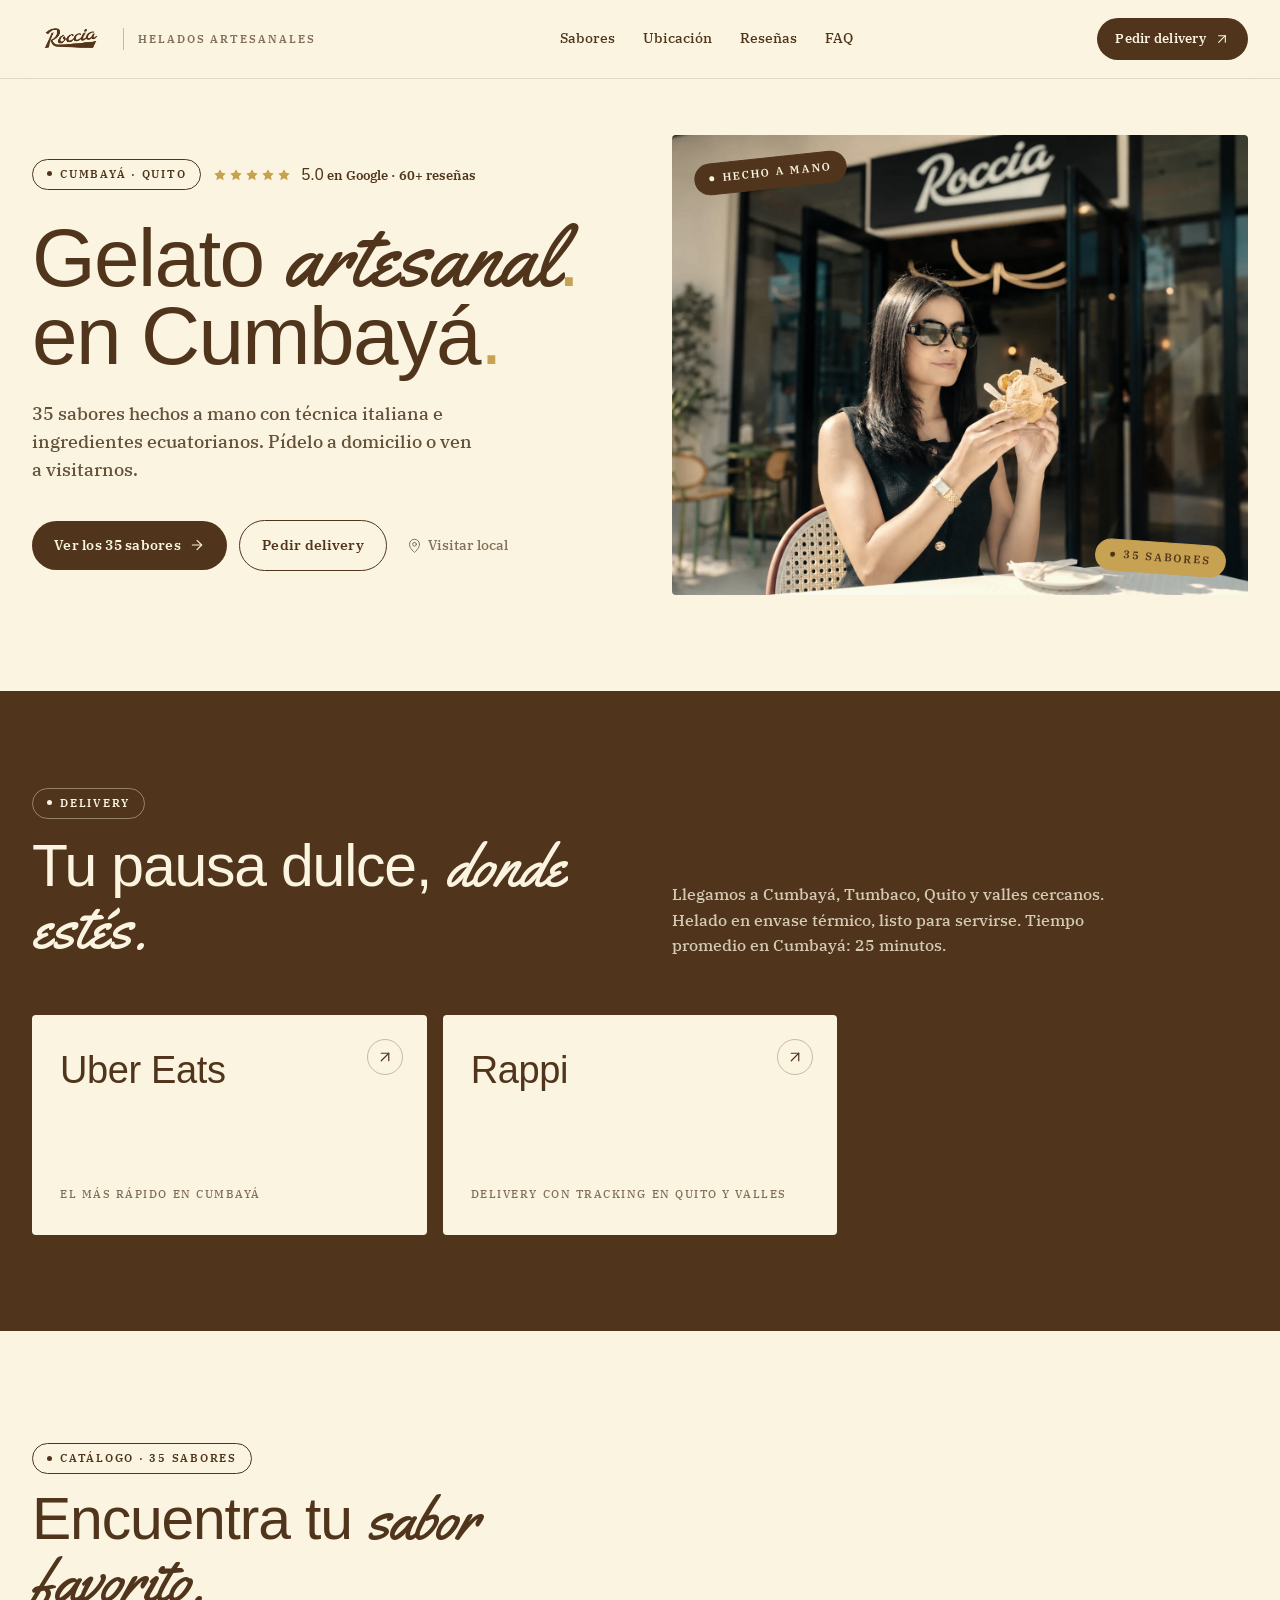
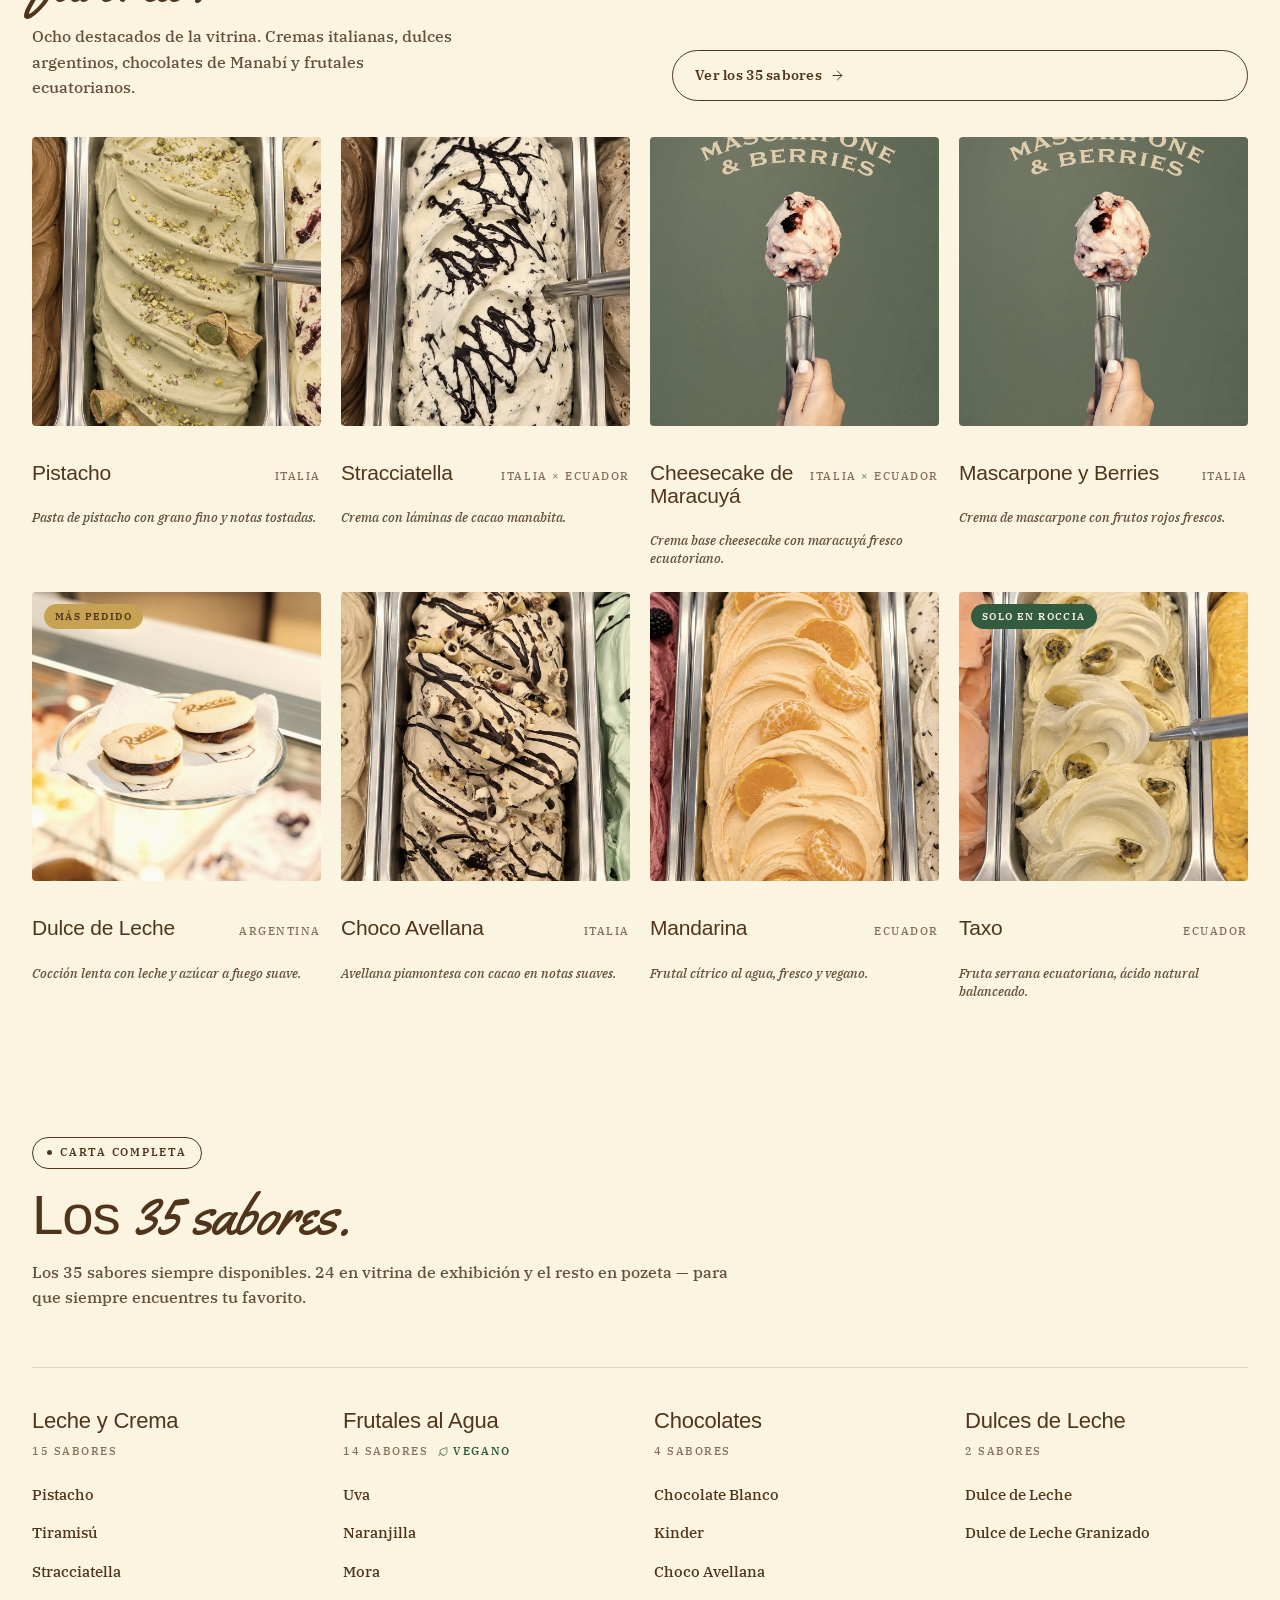
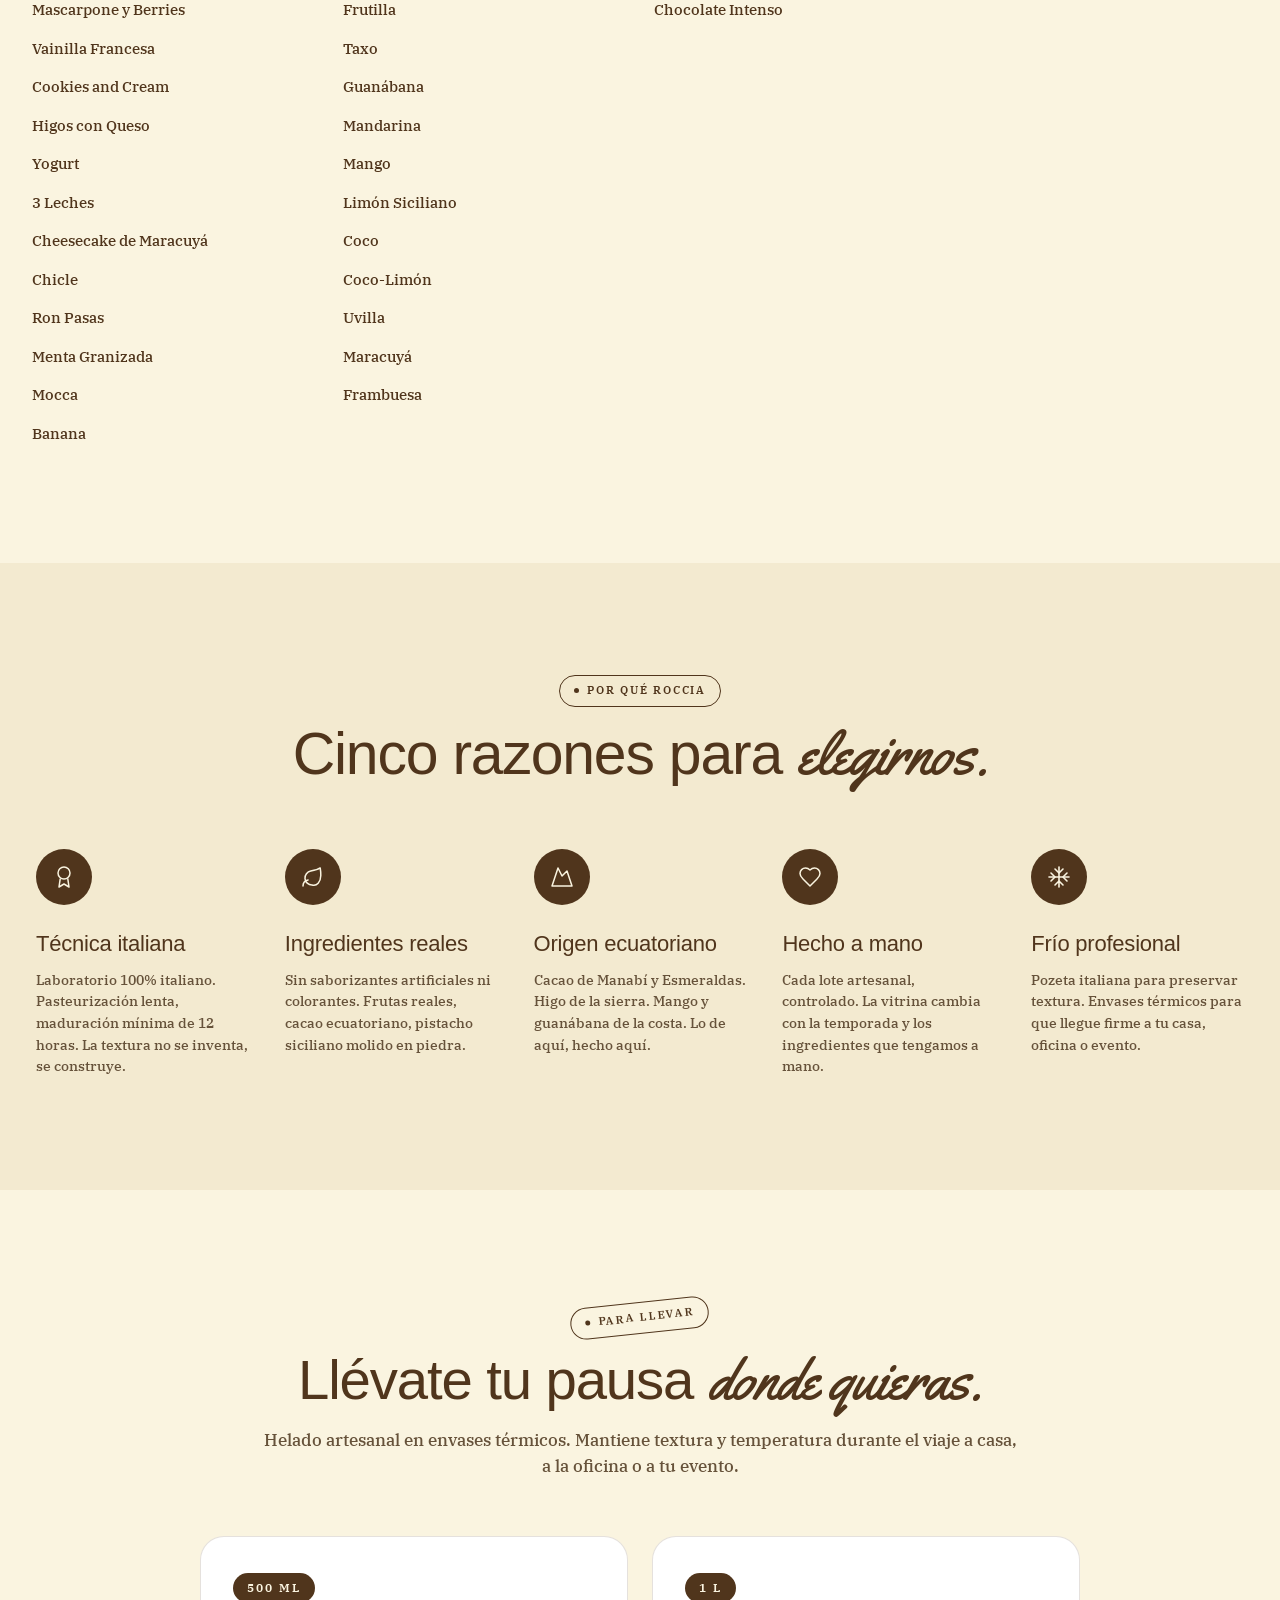
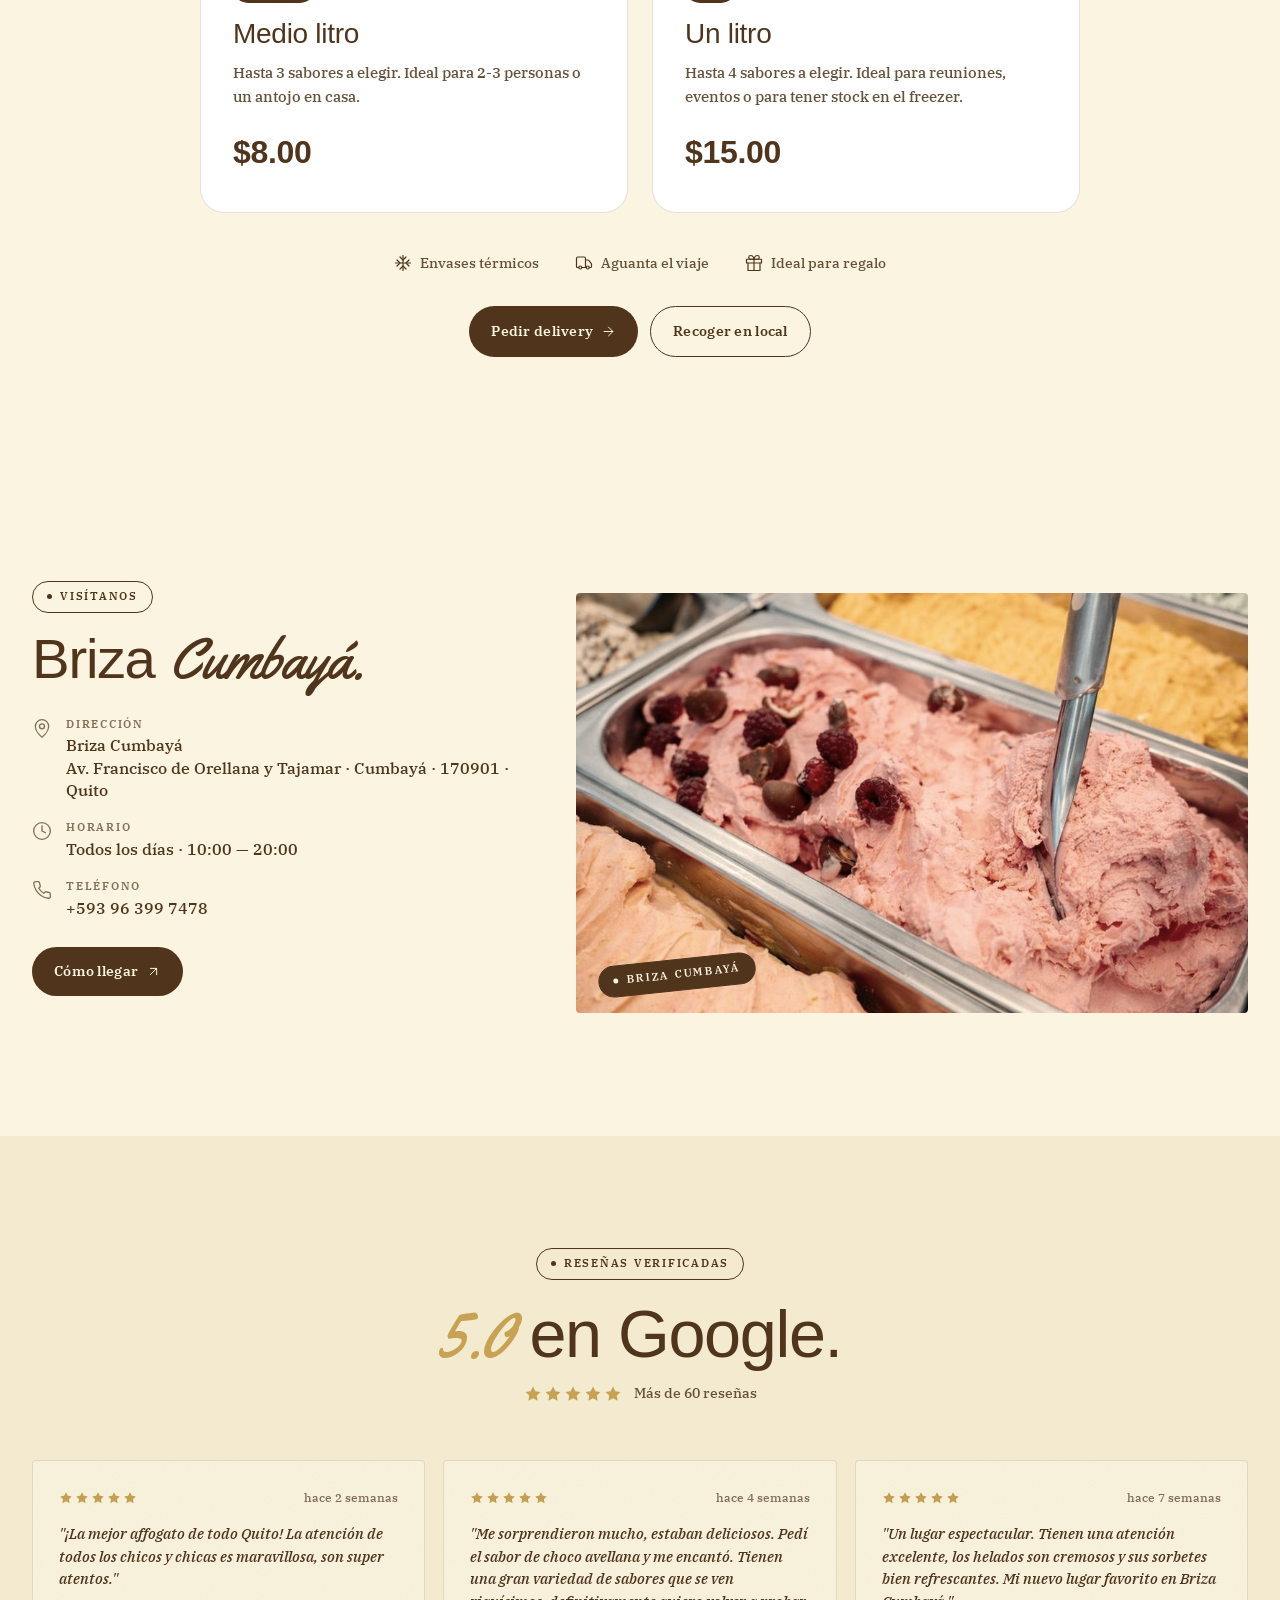
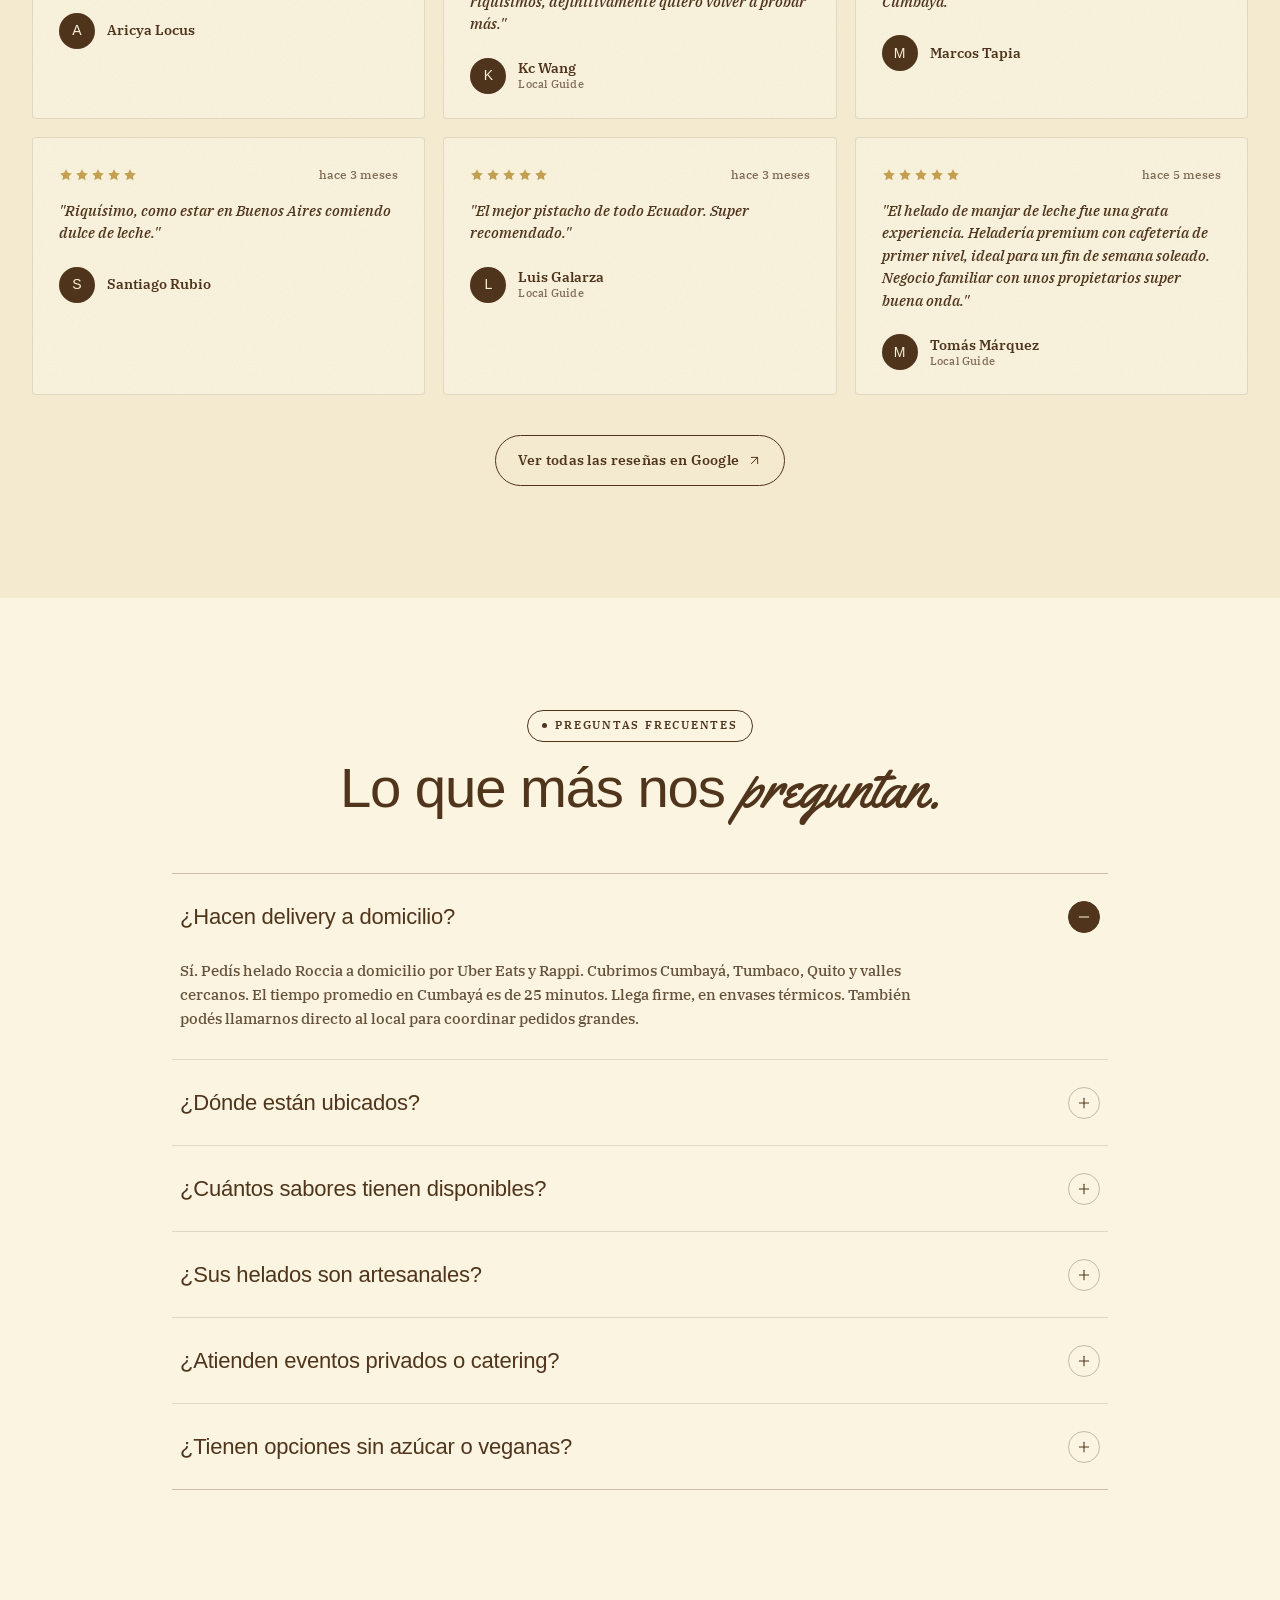
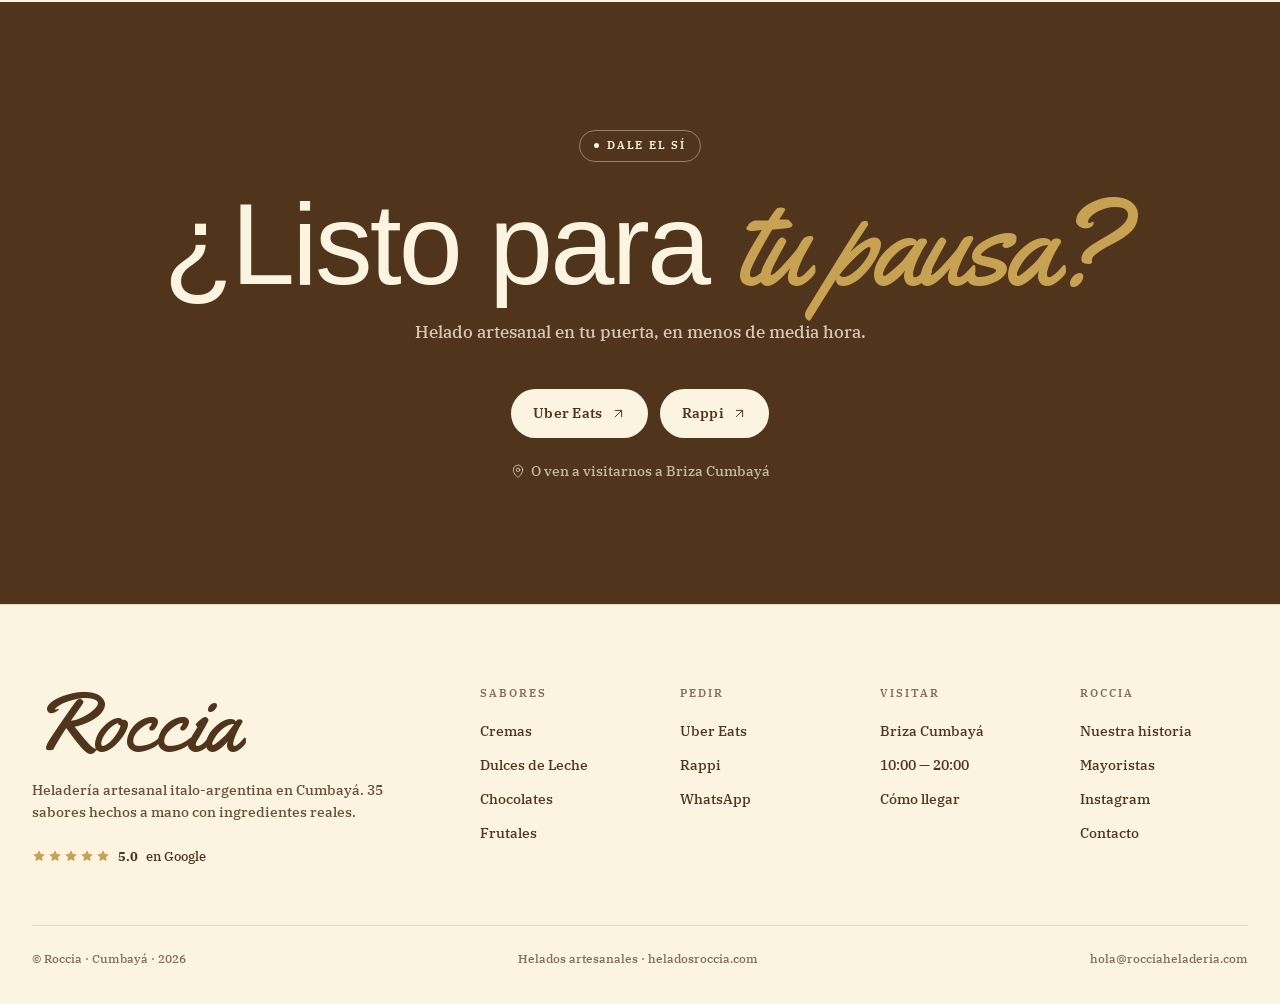
==== commit 84743925: "fix: remove broken /sabores/* links from flavor cards and menu Clicking a flavor (e.g. Pistacho) sen" ====
--- a/index.html
+++ b/index.html
@@ -325,103 +325,95 @@
     </div>
 
     <div class="catalog-grid">
-      <a class="flavor-card" href="/sabores/pistacho">
+      <div class="flavor-card">
         <div class="flavor-img-wrap">
           <img src="assets/flavors/pistacchio.webp" alt="Helado de pistacho" loading="lazy" class="sepia"/>
-          <div class="flavor-overlay"><span>Ver detalles</span><svg width="16" height="16" aria-hidden="true"><use href="#icon-arrow-right"/></svg></div>
         </div>
         <div class="flavor-row">
           <h3 class="flavor-name">Pistacho</h3>
           <span class="flavor-origin">Italia</span>
         </div>
         <p class="flavor-desc">Pasta de pistacho con grano fino y notas tostadas.</p>
-      </a>
-
-      <a class="flavor-card" href="/sabores/stracciatella">
+      </div>
+
+      <div class="flavor-card">
         <div class="flavor-img-wrap">
           <img src="assets/flavors/stracciatella.webp" alt="Helado de stracciatella" loading="lazy" class="sepia"/>
-          <div class="flavor-overlay"><span>Ver detalles</span><svg width="16" height="16" aria-hidden="true"><use href="#icon-arrow-right"/></svg></div>
         </div>
         <div class="flavor-row">
           <h3 class="flavor-name">Stracciatella</h3>
           <span class="flavor-origin">Italia × Ecuador</span>
         </div>
         <p class="flavor-desc">Crema con láminas de cacao manabita.</p>
-      </a>
-
-      <a class="flavor-card" href="/sabores/cheesecake-maracuya">
+      </div>
+
+      <div class="flavor-card">
         <div class="flavor-img-wrap">
           <img src="assets/flavors/mascarpone.jpg" alt="Helado de cheesecake con maracuyá" loading="lazy" class="sepia"/>
-          <div class="flavor-overlay"><span>Ver detalles</span><svg width="16" height="16" aria-hidden="true"><use href="#icon-arrow-right"/></svg></div>
         </div>
         <div class="flavor-row">
           <h3 class="flavor-name">Cheesecake de Maracuyá</h3>
           <span class="flavor-origin">Italia × Ecuador</span>
         </div>
         <p class="flavor-desc">Crema base cheesecake con maracuyá fresco ecuatoriano.</p>
-      </a>
-
-      <a class="flavor-card" href="/sabores/mascarpone-berries">
+      </div>
+
+      <div class="flavor-card">
         <div class="flavor-img-wrap">
           <img src="assets/flavors/mascarpone.jpg" alt="Helado de mascarpone con berries" loading="lazy" class="sepia"/>
-          <div class="flavor-overlay"><span>Ver detalles</span><svg width="16" height="16" aria-hidden="true"><use href="#icon-arrow-right"/></svg></div>
         </div>
         <div class="flavor-row">
           <h3 class="flavor-name">Mascarpone y Berries</h3>
           <span class="flavor-origin">Italia</span>
         </div>
         <p class="flavor-desc">Crema de mascarpone con frutos rojos frescos.</p>
-      </a>
-
-      <a class="flavor-card" href="/sabores/dulce-de-leche">
+      </div>
+
+      <div class="flavor-card">
         <div class="flavor-img-wrap">
           <img src="assets/flavors/alfajor.jpg" alt="Helado de dulce de leche" loading="lazy" class="sepia"/>
           <span class="flavor-sello mostaza">Más pedido</span>
-          <div class="flavor-overlay"><span>Ver detalles</span><svg width="16" height="16" aria-hidden="true"><use href="#icon-arrow-right"/></svg></div>
         </div>
         <div class="flavor-row">
           <h3 class="flavor-name">Dulce de Leche</h3>
           <span class="flavor-origin">Argentina</span>
         </div>
         <p class="flavor-desc">Cocción lenta con leche y azúcar a fuego suave.</p>
-      </a>
-
-      <a class="flavor-card" href="/sabores/choco-avellana">
+      </div>
+
+      <div class="flavor-card">
         <div class="flavor-img-wrap">
           <img src="assets/flavors/choco-avellana.webp" alt="Helado de chocolate con avellana" loading="lazy" class="sepia"/>
-          <div class="flavor-overlay"><span>Ver detalles</span><svg width="16" height="16" aria-hidden="true"><use href="#icon-arrow-right"/></svg></div>
         </div>
         <div class="flavor-row">
           <h3 class="flavor-name">Choco Avellana</h3>
           <span class="flavor-origin">Italia</span>
         </div>
         <p class="flavor-desc">Avellana piamontesa con cacao en notas suaves.</p>
-      </a>
-
-      <a class="flavor-card" href="/sabores/mandarina">
+      </div>
+
+      <div class="flavor-card">
         <div class="flavor-img-wrap">
           <img src="assets/flavors/mandarina.webp" alt="Sorbete de mandarina" loading="lazy" class="sepia"/>
-          <div class="flavor-overlay"><span>Ver detalles</span><svg width="16" height="16" aria-hidden="true"><use href="#icon-arrow-right"/></svg></div>
         </div>
         <div class="flavor-row">
           <h3 class="flavor-name">Mandarina</h3>
           <span class="flavor-origin">Ecuador</span>
         </div>
         <p class="flavor-desc">Frutal cítrico al agua, fresco y vegano.</p>
-      </a>
-
-      <a class="flavor-card" href="/sabores/taxo">
+      </div>
+
+      <div class="flavor-card">
         <div class="flavor-img-wrap">
           <img src="assets/flavors/taxo.webp" alt="Sorbete de taxo" loading="lazy" class="sepia"/>
           <span class="flavor-sello verde">Solo en Roccia</span>
-          <div class="flavor-overlay"><span>Ver detalles</span><svg width="16" height="16" aria-hidden="true"><use href="#icon-arrow-right"/></svg></div>
         </div>
         <div class="flavor-row">
           <h3 class="flavor-name">Taxo</h3>
           <span class="flavor-origin">Ecuador</span>
         </div>
         <p class="flavor-desc">Fruta serrana ecuatoriana, ácido natural balanceado.</p>
-      </a>
+      </div>
     </div>
   </div>
 </section>
@@ -448,21 +440,21 @@
           </div>
         </header>
         <ul class="fullmenu-list">
-          <li><a href="/sabores/pistacho">Pistacho</a></li>
-          <li><a href="/sabores/tiramisu">Tiramisú</a></li>
-          <li><a href="/sabores/stracciatella">Stracciatella</a></li>
-          <li><a href="/sabores/mascarpone-berries">Mascarpone y Berries</a></li>
-          <li><a href="/sabores/vainilla-francesa">Vainilla Francesa</a></li>
-          <li><a href="/sabores/cookies-and-cream">Cookies and Cream</a></li>
-          <li><a href="/sabores/higos-con-queso">Higos con Queso</a></li>
-          <li><a href="/sabores/yogurt">Yogurt</a></li>
-          <li><a href="/sabores/tres-leches">3 Leches</a></li>
-          <li><a href="/sabores/cheesecake-maracuya">Cheesecake de Maracuyá</a></li>
-          <li><a href="/sabores/chicle">Chicle</a></li>
-          <li><a href="/sabores/ron-pasas">Ron Pasas</a></li>
-          <li><a href="/sabores/menta-granizada">Menta Granizada</a></li>
-          <li><a href="/sabores/mocca">Mocca</a></li>
-          <li><a href="/sabores/banana">Banana</a></li>
+          <li>Pistacho</li>
+          <li>Tiramisú</li>
+          <li>Stracciatella</li>
+          <li>Mascarpone y Berries</li>
+          <li>Vainilla Francesa</li>
+          <li>Cookies and Cream</li>
+          <li>Higos con Queso</li>
+          <li>Yogurt</li>
+          <li>3 Leches</li>
+          <li>Cheesecake de Maracuyá</li>
+          <li>Chicle</li>
+          <li>Ron Pasas</li>
+          <li>Menta Granizada</li>
+          <li>Mocca</li>
+          <li>Banana</li>
         </ul>
       </div>
 
@@ -475,20 +467,20 @@
           </div>
         </header>
         <ul class="fullmenu-list">
-          <li><a href="/sabores/uva">Uva</a></li>
-          <li><a href="/sabores/naranjilla">Naranjilla</a></li>
-          <li><a href="/sabores/mora">Mora</a></li>
-          <li><a href="/sabores/frutilla">Frutilla</a></li>
-          <li><a href="/sabores/taxo">Taxo</a></li>
-          <li><a href="/sabores/guanabana">Guanábana</a></li>
-          <li><a href="/sabores/mandarina">Mandarina</a></li>
-          <li><a href="/sabores/mango">Mango</a></li>
-          <li><a href="/sabores/limon-siciliano">Limón Siciliano</a></li>
-          <li><a href="/sabores/coco">Coco</a></li>
-          <li><a href="/sabores/coco-limon">Coco-Limón</a></li>
-          <li><a href="/sabores/uvilla">Uvilla</a></li>
-          <li><a href="/sabores/maracuya">Maracuyá</a></li>
-          <li><a href="/sabores/frambuesa">Frambuesa</a></li>
+          <li>Uva</li>
+          <li>Naranjilla</li>
+          <li>Mora</li>
+          <li>Frutilla</li>
+          <li>Taxo</li>
+          <li>Guanábana</li>
+          <li>Mandarina</li>
+          <li>Mango</li>
+          <li>Limón Siciliano</li>
+          <li>Coco</li>
+          <li>Coco-Limón</li>
+          <li>Uvilla</li>
+          <li>Maracuyá</li>
+          <li>Frambuesa</li>
         </ul>
       </div>
 
@@ -500,10 +492,10 @@
           </div>
         </header>
         <ul class="fullmenu-list">
-          <li><a href="/sabores/chocolate-blanco">Chocolate Blanco</a></li>
-          <li><a href="/sabores/kinder">Kinder</a></li>
-          <li><a href="/sabores/choco-avellana">Choco Avellana</a></li>
-          <li><a href="/sabores/chocolate-intenso">Chocolate Intenso</a></li>
+          <li>Chocolate Blanco</li>
+          <li>Kinder</li>
+          <li>Choco Avellana</li>
+          <li>Chocolate Intenso</li>
         </ul>
       </div>
 
@@ -515,8 +507,8 @@
           </div>
         </header>
         <ul class="fullmenu-list">
-          <li><a href="/sabores/dulce-de-leche">Dulce de Leche</a></li>
-          <li><a href="/sabores/dulce-de-leche-granizado">Dulce de Leche Granizado</a></li>
+          <li>Dulce de Leche</li>
+          <li>Dulce de Leche Granizado</li>
         </ul>
       </div>
     </div>
@@ -799,7 +791,7 @@
       </article>
     </div>
     <div class="reviews-cta">
-      <a class="btn btn-outline" href="https://www.google.com/maps/place/Roccia+Heladería" target="_blank" rel="noopener">
+      <a class="btn btn-outline" href="https://www.google.com/maps/place/Roccia+Helader%C3%ADa/@-0.2022306,-78.427118,19.25z/data=!4m8!3m7!1s0x91d5917386825d1f:0x3e270d756a63e4d!8m2!3d-0.2019223!4d-78.4265223!9m1!1b1!16s%2Fg%2F11ymmn92jn?entry=ttu" target="_blank" rel="noopener noreferrer">
         Ver todas las reseñas en Google <svg width="15" height="15" aria-hidden="true"><use href="#icon-arrow-up-right"/></svg>
       </a>
     </div>
--- a/styles.css
+++ b/styles.css
@@ -347,7 +347,7 @@
 @media (max-width: 1100px) { .catalog-grid { grid-template-columns: repeat(3, 1fr); } }
 @media (max-width: 700px)  { .catalog-grid { grid-template-columns: repeat(2, 1fr); } }
 
-.flavor-card { display: block; text-decoration: none; color: var(--cafe); position: relative; }
+.flavor-card { display: block; color: var(--cafe); position: relative; }
 .flavor-img-wrap {
   position: relative;
   aspect-ratio: 1/1;
@@ -356,8 +356,7 @@
   background: rgba(80,53,28,0.06);
   margin-bottom: 14px;
 }
-.flavor-img-wrap img { width: 100%; height: 100%; object-fit: cover; transition: transform .8s cubic-bezier(.2,.7,.2,1); }
-.flavor-card:hover .flavor-img-wrap img { transform: scale(1.04); }
+.flavor-img-wrap img { width: 100%; height: 100%; object-fit: cover; }
 .flavor-img-placeholder {
   width: 100%; height: 100%;
   display: flex; align-items: center; justify-content: center;
@@ -375,17 +374,6 @@
 .flavor-sello.mostaza { background: var(--mostaza); }
 .flavor-sello.verde { background: var(--verde); color: var(--crema); }
 .flavor-sello.rojo  { background: var(--rojo); color: var(--crema); }
-.flavor-overlay {
-  position: absolute; left: 0; right: 0; bottom: 0;
-  padding: 32px 16px 16px;
-  background: linear-gradient(0deg, rgba(80,53,28,0.85) 0%, rgba(80,53,28,0) 100%);
-  color: var(--crema);
-  display: flex; align-items: center; justify-content: space-between;
-  font-family: var(--serif); font-size: 13px; font-weight: 600;
-  letter-spacing: 0.04em;
-  opacity: 0; transition: opacity .25s ease;
-}
-.flavor-card:hover .flavor-overlay { opacity: 1; }
 
 .flavor-row { display: flex; align-items: baseline; justify-content: space-between; gap: 8px; }
 .flavor-name { font-family: var(--display); font-weight: 500; font-size: 21px; letter-spacing: -0.01em; line-height: 1.1; }
@@ -421,13 +409,10 @@
 .fullmenu-col-meta { font-family: var(--serif); font-size: 11px; letter-spacing: 0.14em; text-transform: uppercase; color: var(--cafe-medio); display: flex; align-items: center; gap: 10px; }
 .fullmenu-vegan { display: inline-flex; align-items: center; gap: 4px; color: var(--verde); font-weight: 600; }
 .fullmenu-list { list-style: none; padding: 0; margin: 0; display: grid; gap: 4px; }
-.fullmenu-list a {
+.fullmenu-list li {
   font-family: var(--serif); font-size: 15px; color: var(--cafe);
-  display: block; padding: 6px 0;
-  border-bottom: 1px solid transparent;
-  transition: color .2s ease, border-color .2s ease;
-}
-.fullmenu-list a:hover { color: var(--cafe-calido); border-bottom-color: var(--rule); }
+  padding: 6px 0;
+}
 @media (max-width: 1100px) { .fullmenu-grid { grid-template-columns: 1fr 1fr; gap: 36px 24px; } }
 @media (max-width: 600px)  { .fullmenu-grid { grid-template-columns: 1fr; gap: 28px; } .fullmenu { padding-bottom: 72px; } }
 
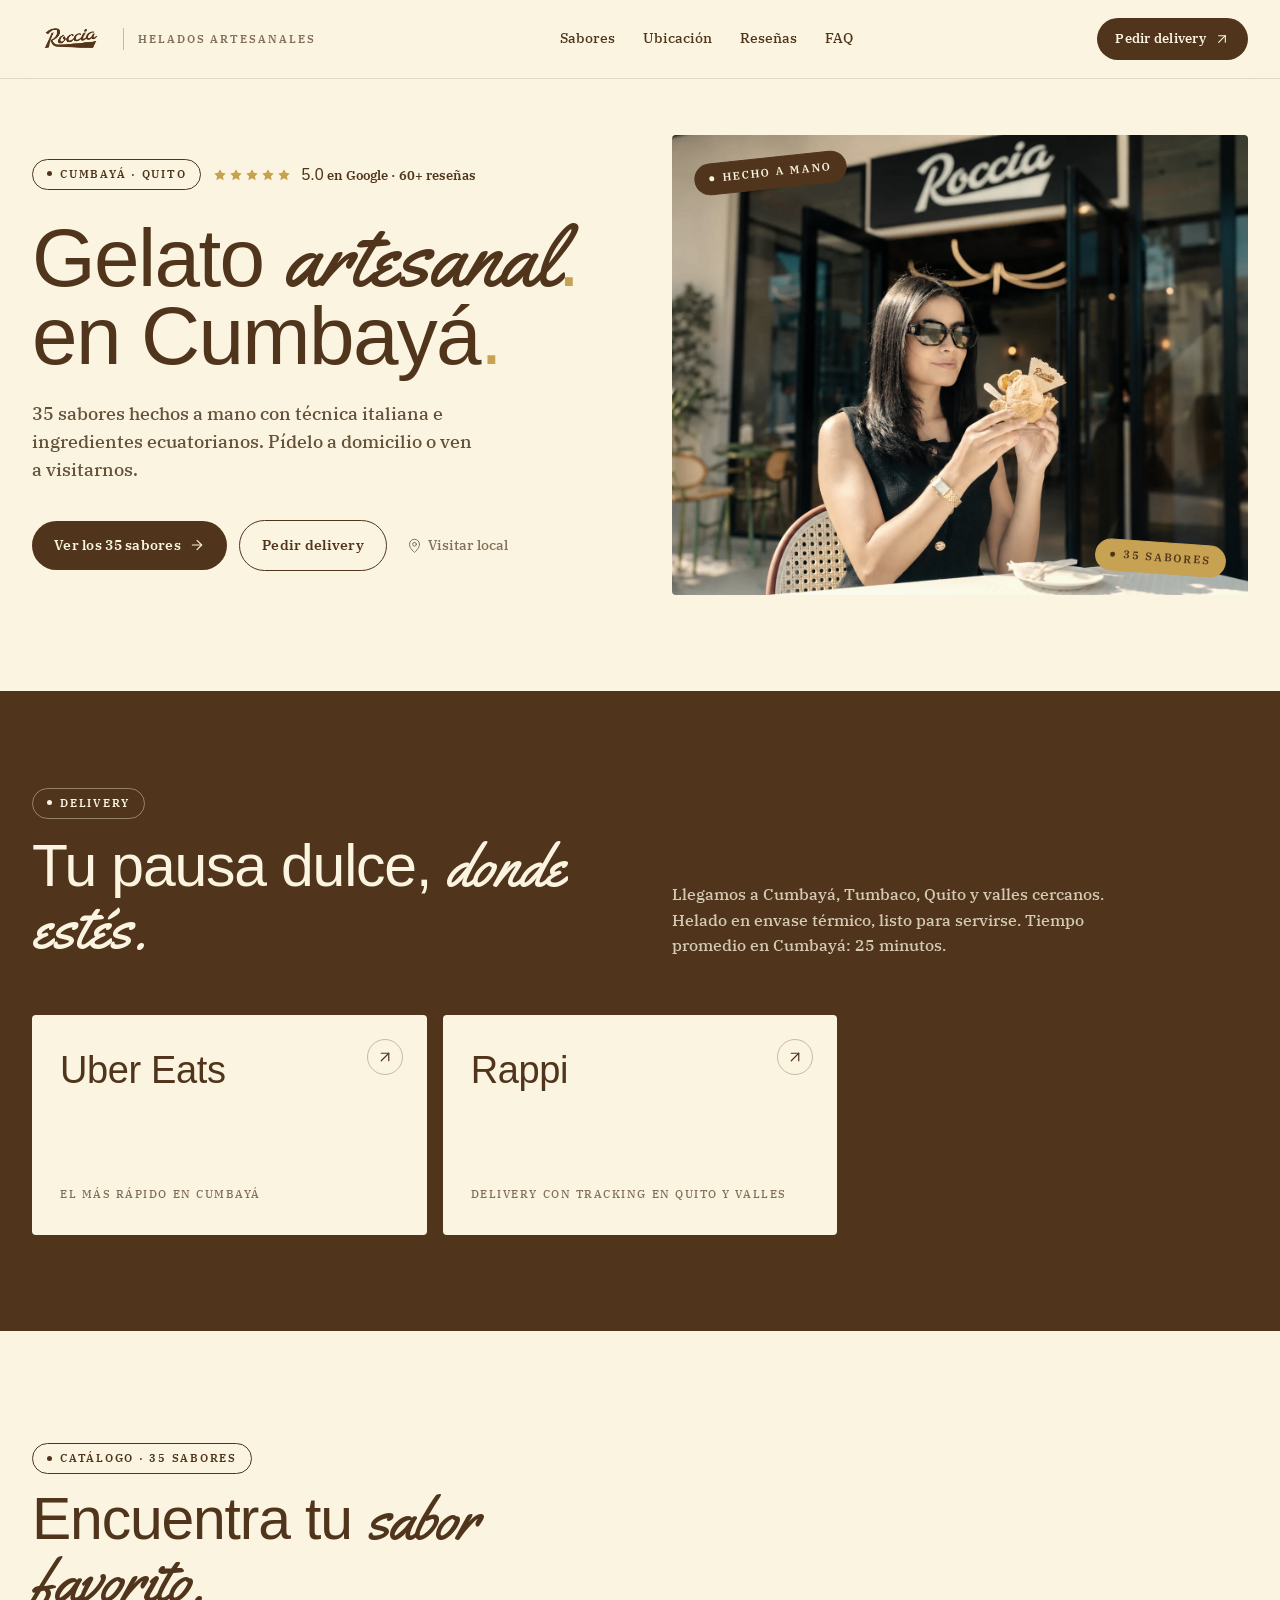
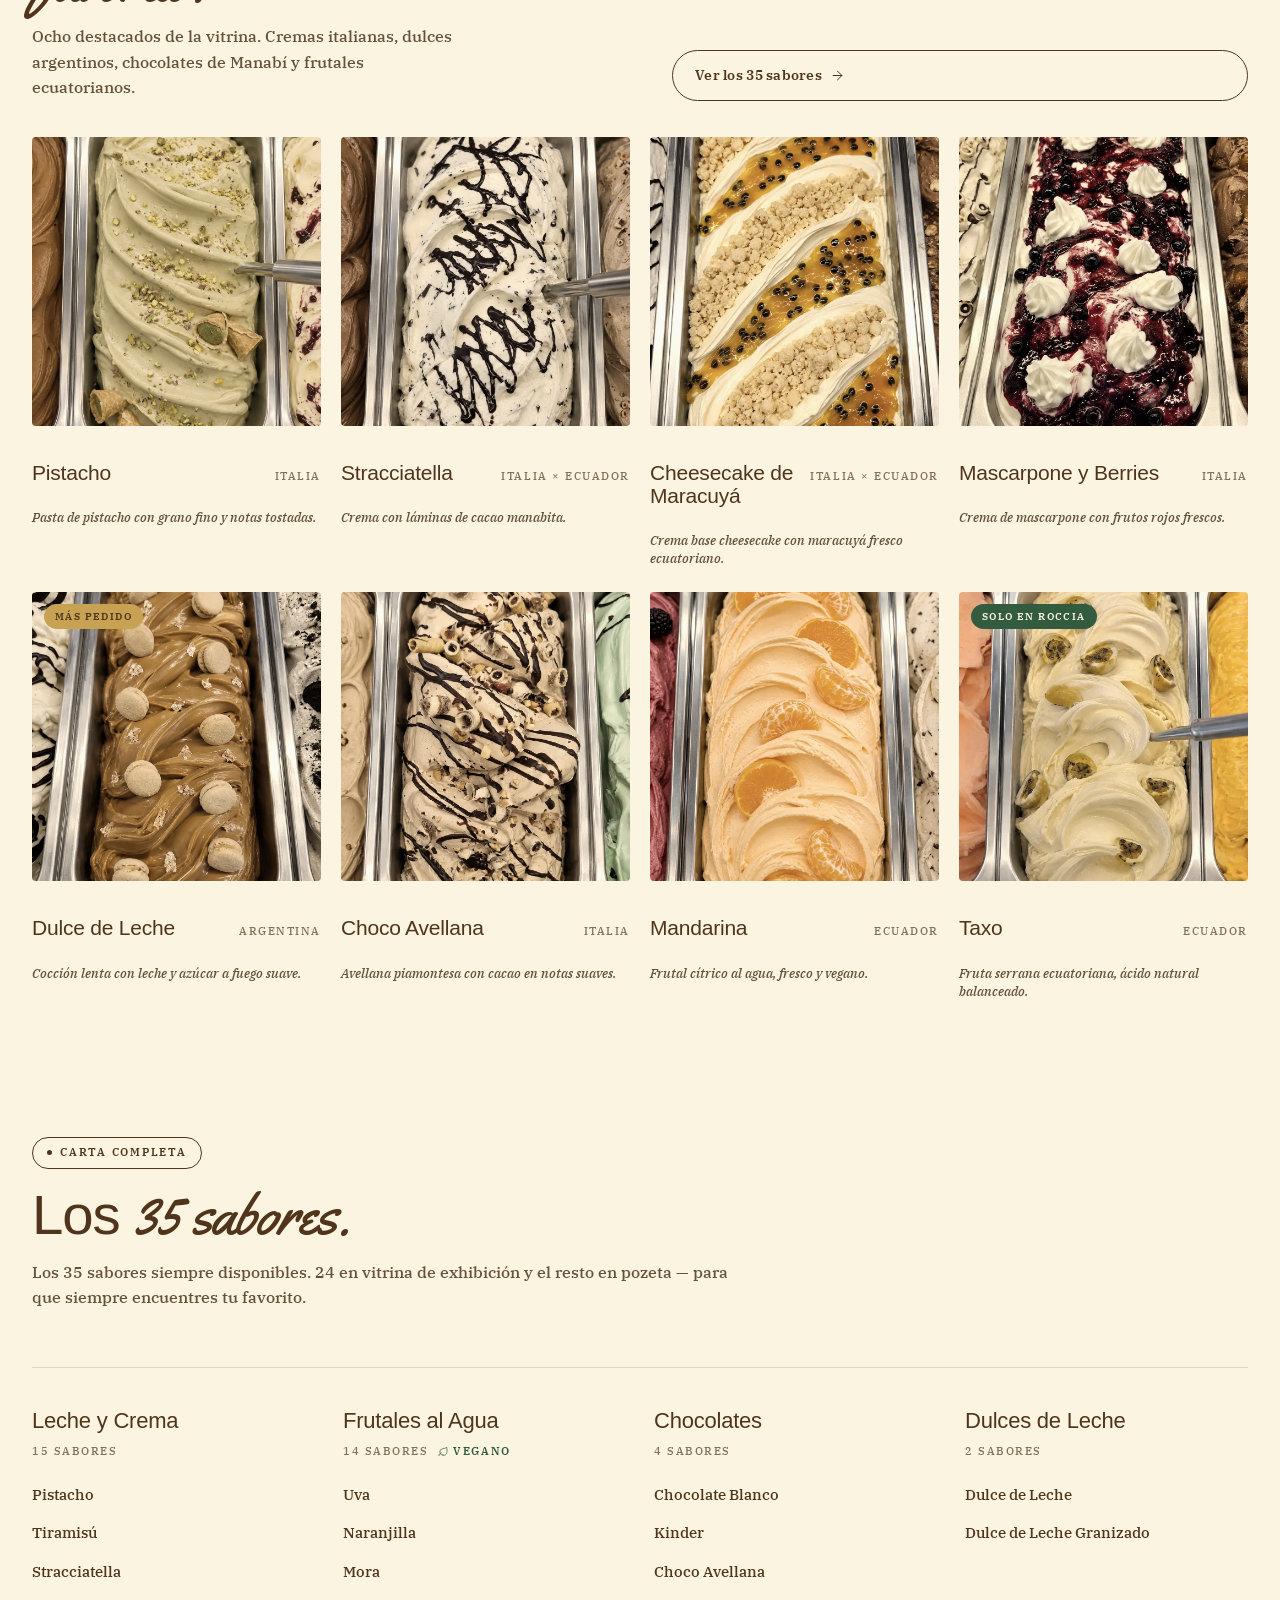
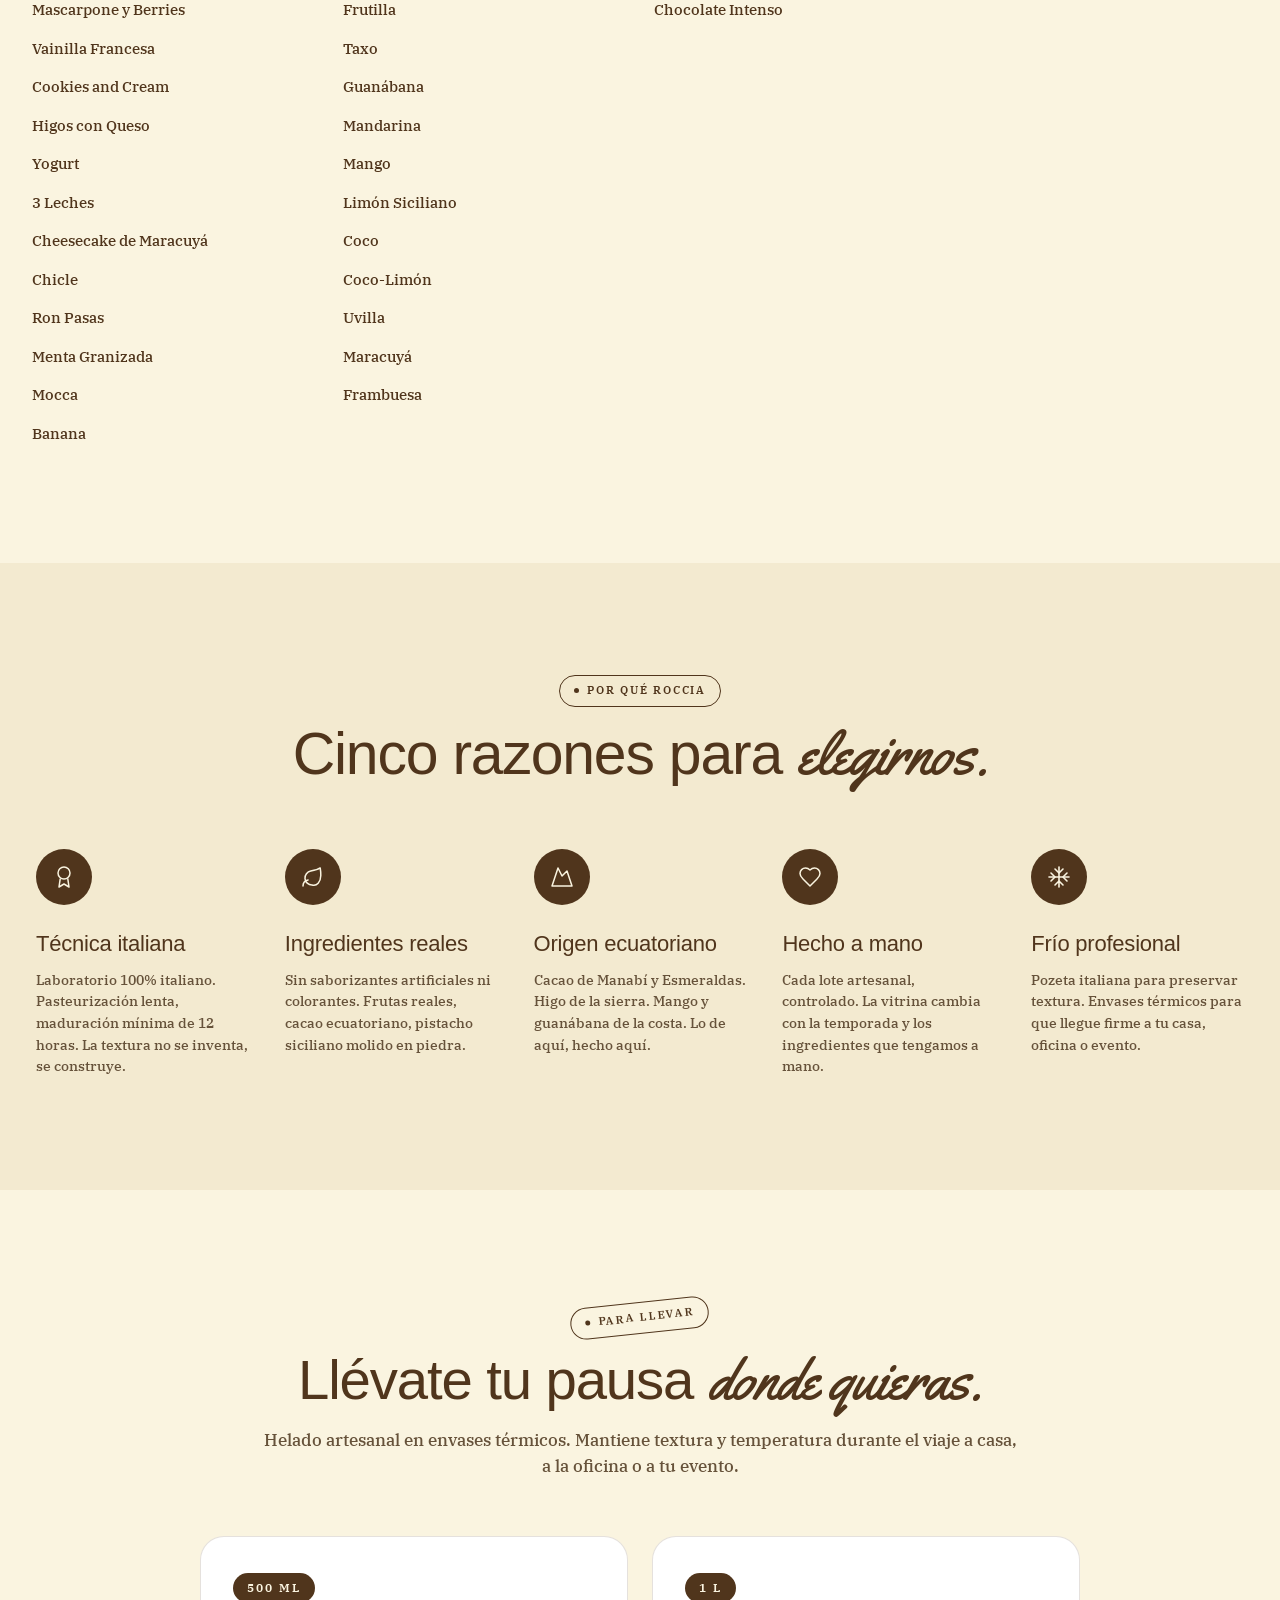
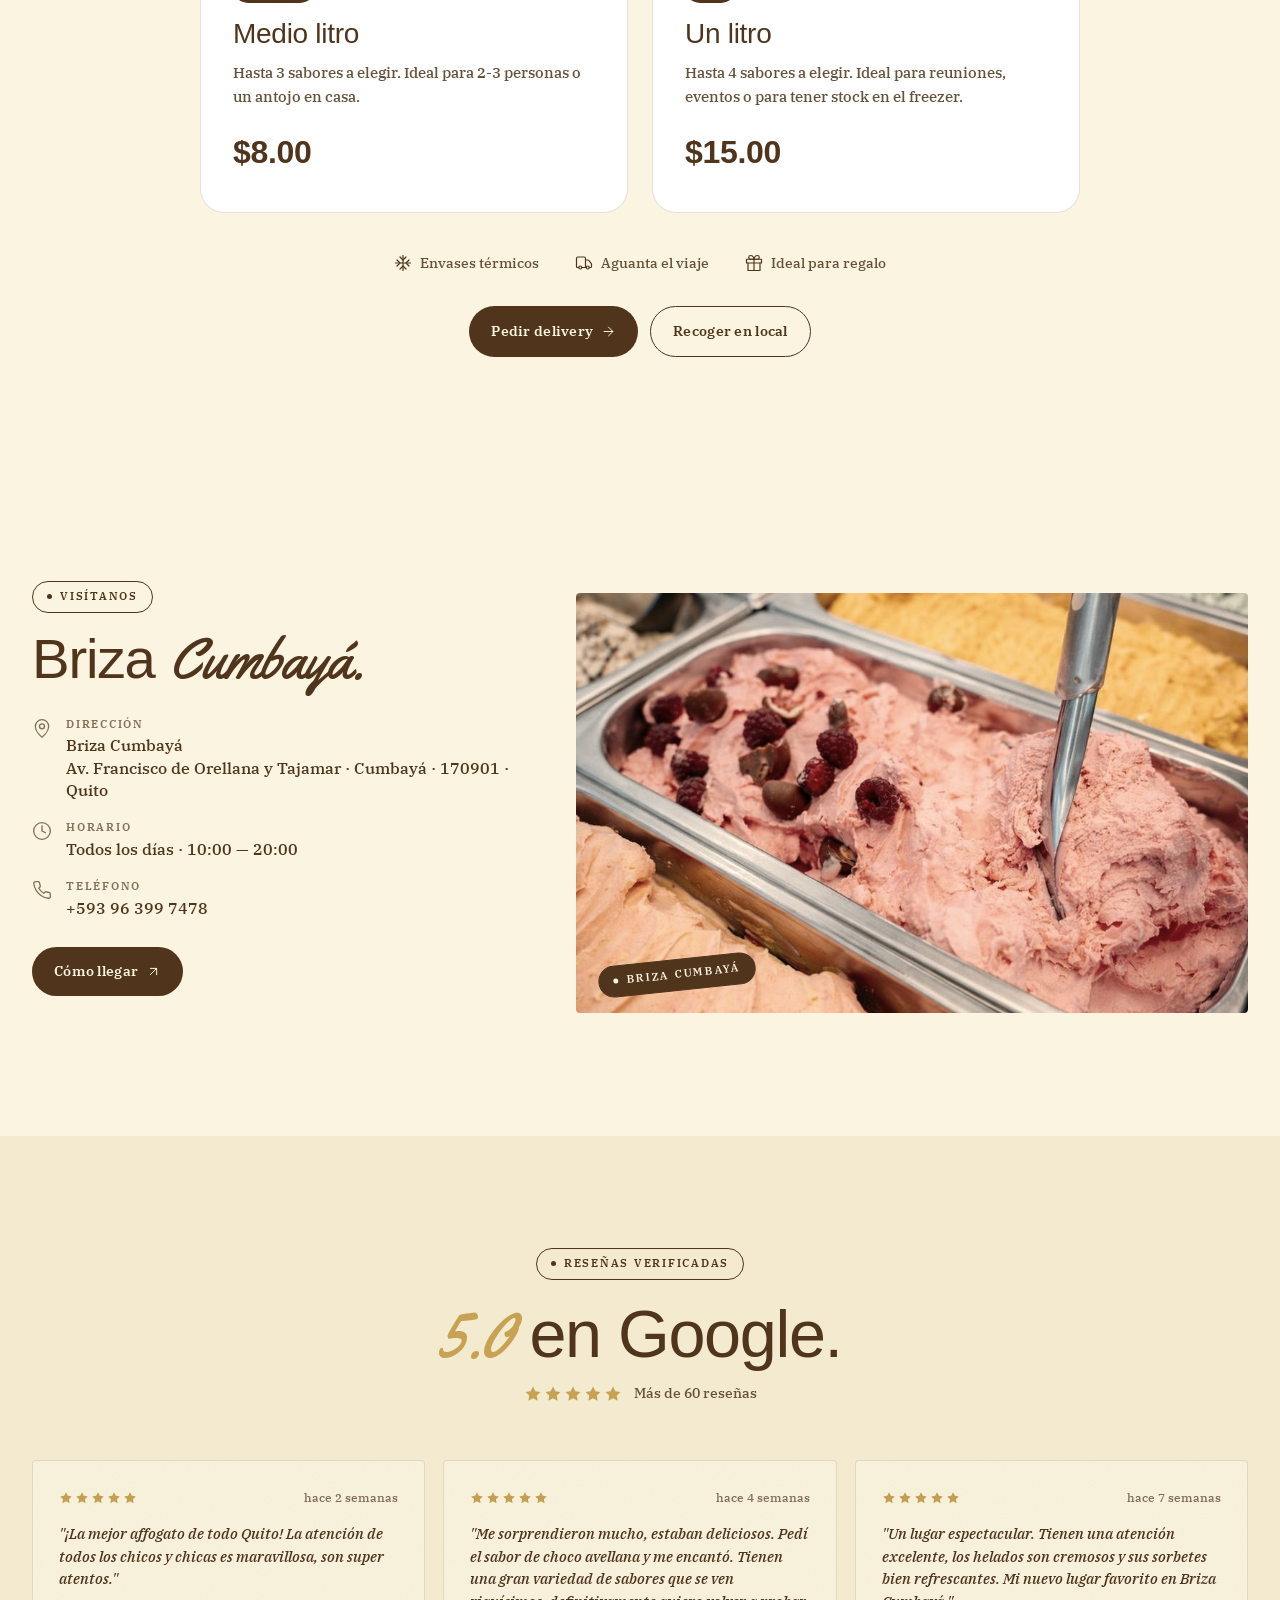
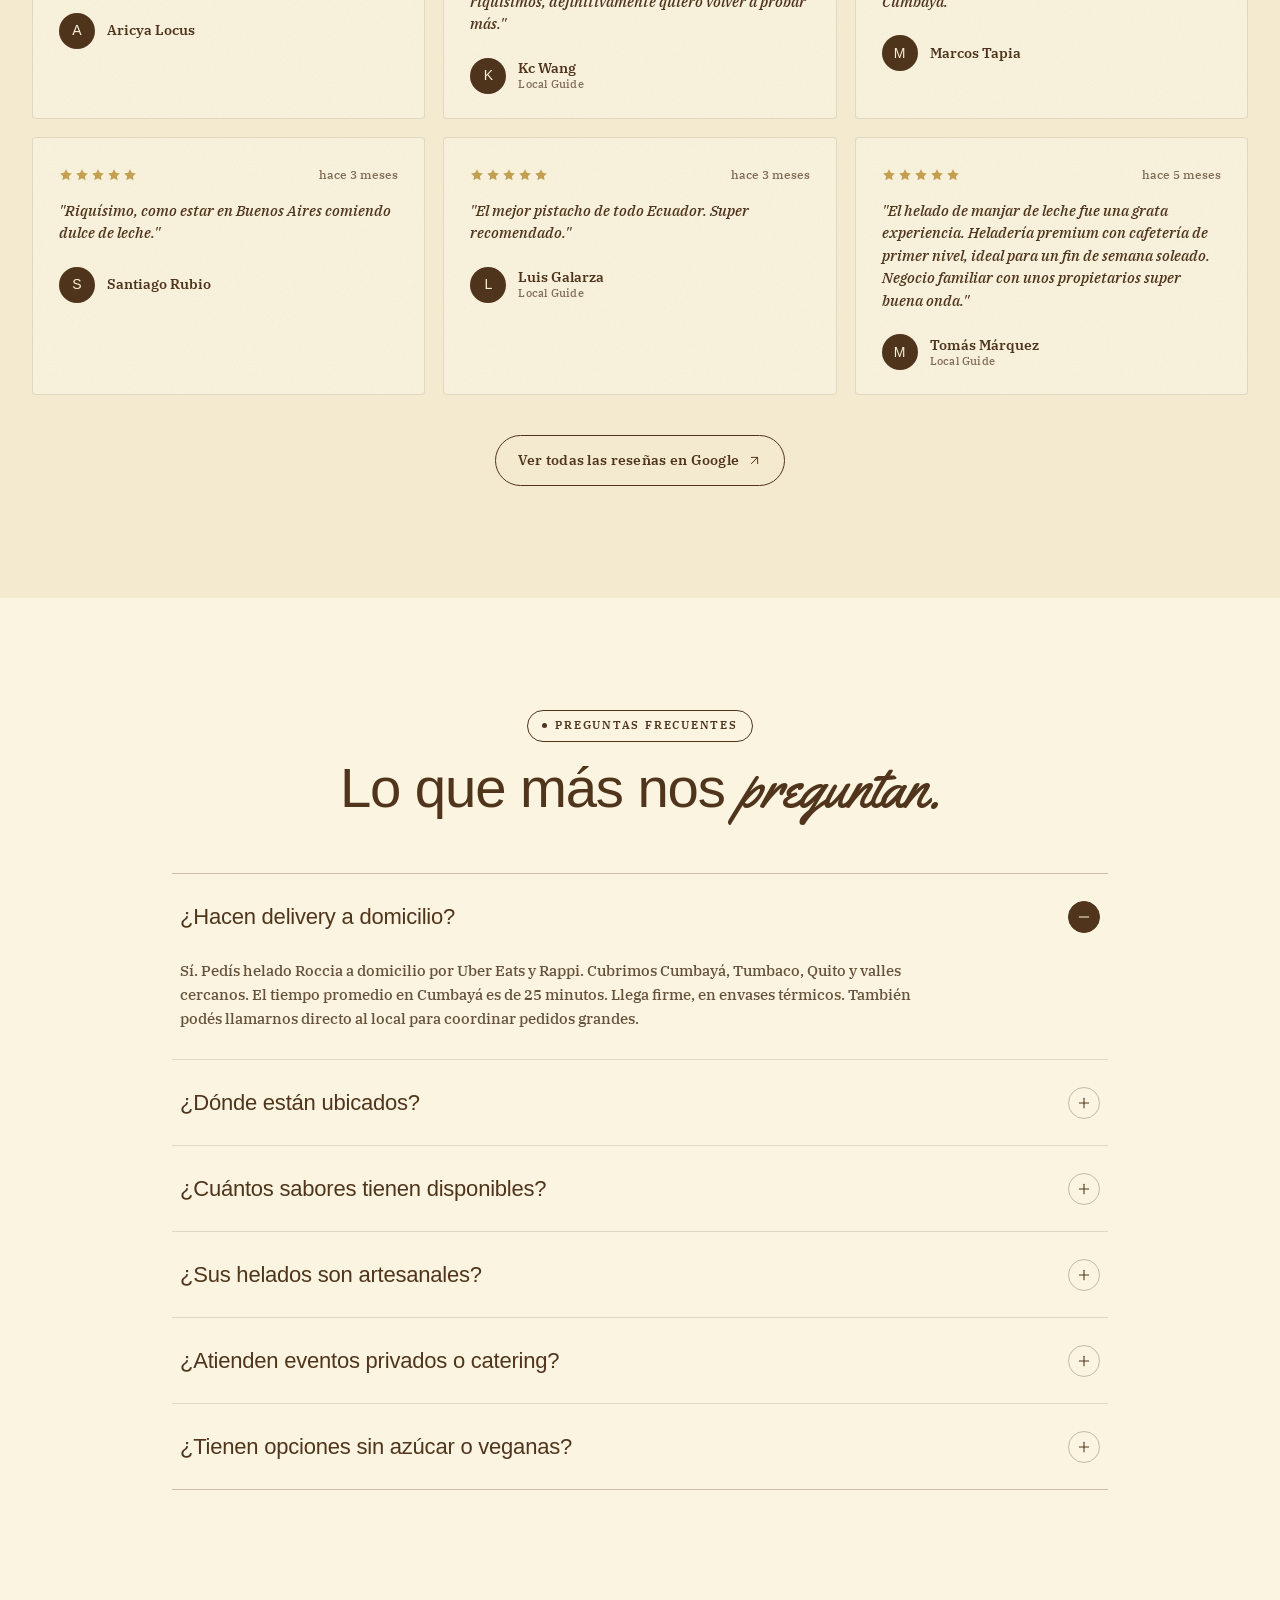
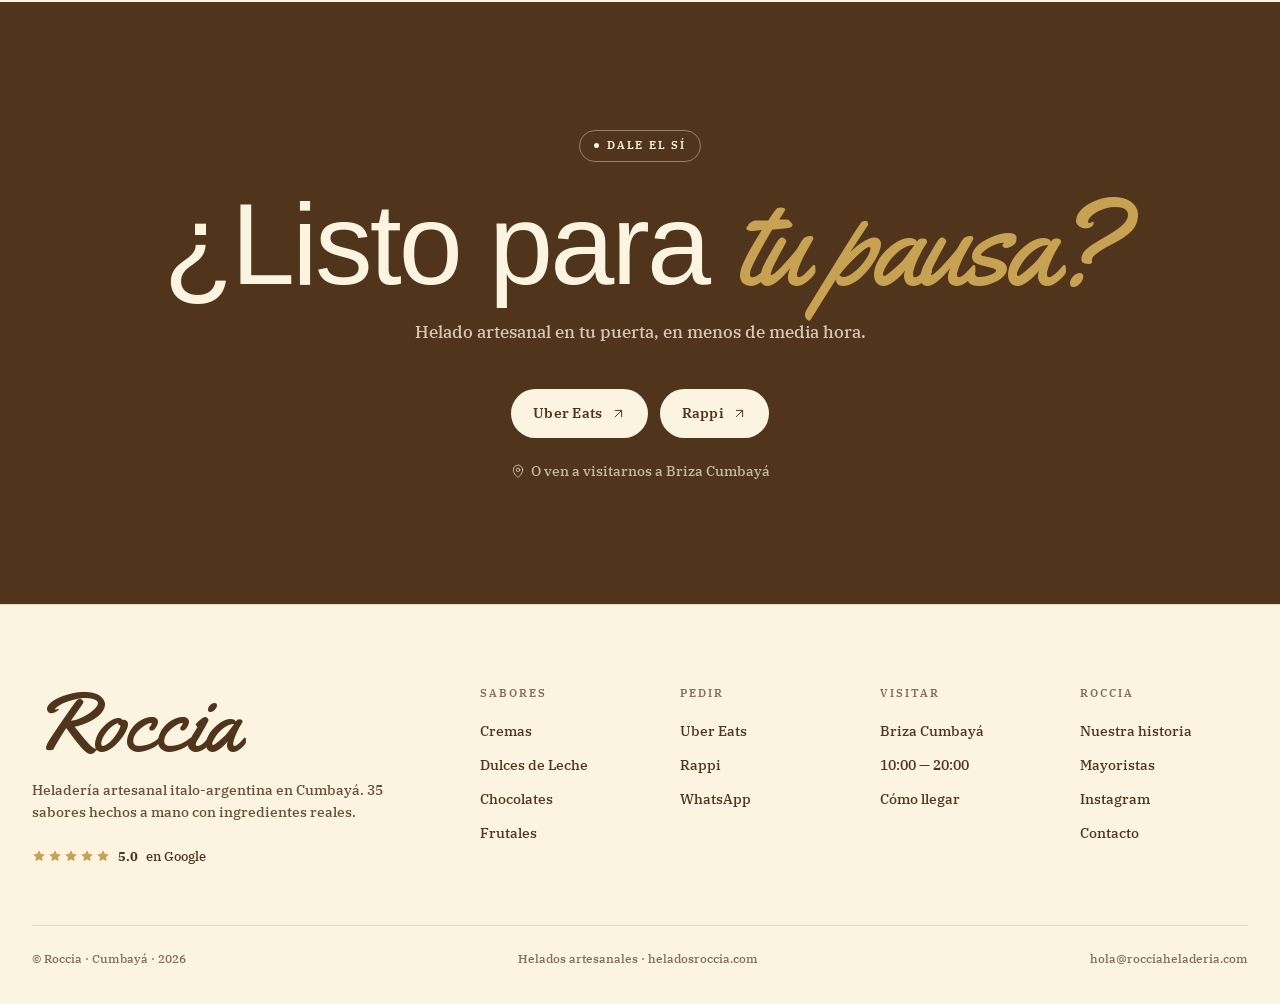
==== commit 829370b4: "feat: add real photos for cheesecake maracuyá, mascarpone berries y dulce de leche Reemplaza imágene" ====
--- a/index.html
+++ b/index.html
@@ -349,7 +349,7 @@
 
       <div class="flavor-card">
         <div class="flavor-img-wrap">
-          <img src="assets/flavors/mascarpone.jpg" alt="Helado de cheesecake con maracuyá" loading="lazy" class="sepia"/>
+          <img src="assets/flavors/cheesecake-maracuya.webp" alt="Helado de cheesecake con maracuyá" loading="lazy" class="sepia"/>
         </div>
         <div class="flavor-row">
           <h3 class="flavor-name">Cheesecake de Maracuyá</h3>
@@ -360,7 +360,7 @@
 
       <div class="flavor-card">
         <div class="flavor-img-wrap">
-          <img src="assets/flavors/mascarpone.jpg" alt="Helado de mascarpone con berries" loading="lazy" class="sepia"/>
+          <img src="assets/flavors/mascarpone-berries.webp" alt="Helado de mascarpone con berries" loading="lazy" class="sepia"/>
         </div>
         <div class="flavor-row">
           <h3 class="flavor-name">Mascarpone y Berries</h3>
@@ -371,7 +371,7 @@
 
       <div class="flavor-card">
         <div class="flavor-img-wrap">
-          <img src="assets/flavors/alfajor.jpg" alt="Helado de dulce de leche" loading="lazy" class="sepia"/>
+          <img src="assets/flavors/dulce-de-leche.webp" alt="Helado de dulce de leche" loading="lazy" class="sepia"/>
           <span class="flavor-sello mostaza">Más pedido</span>
         </div>
         <div class="flavor-row">
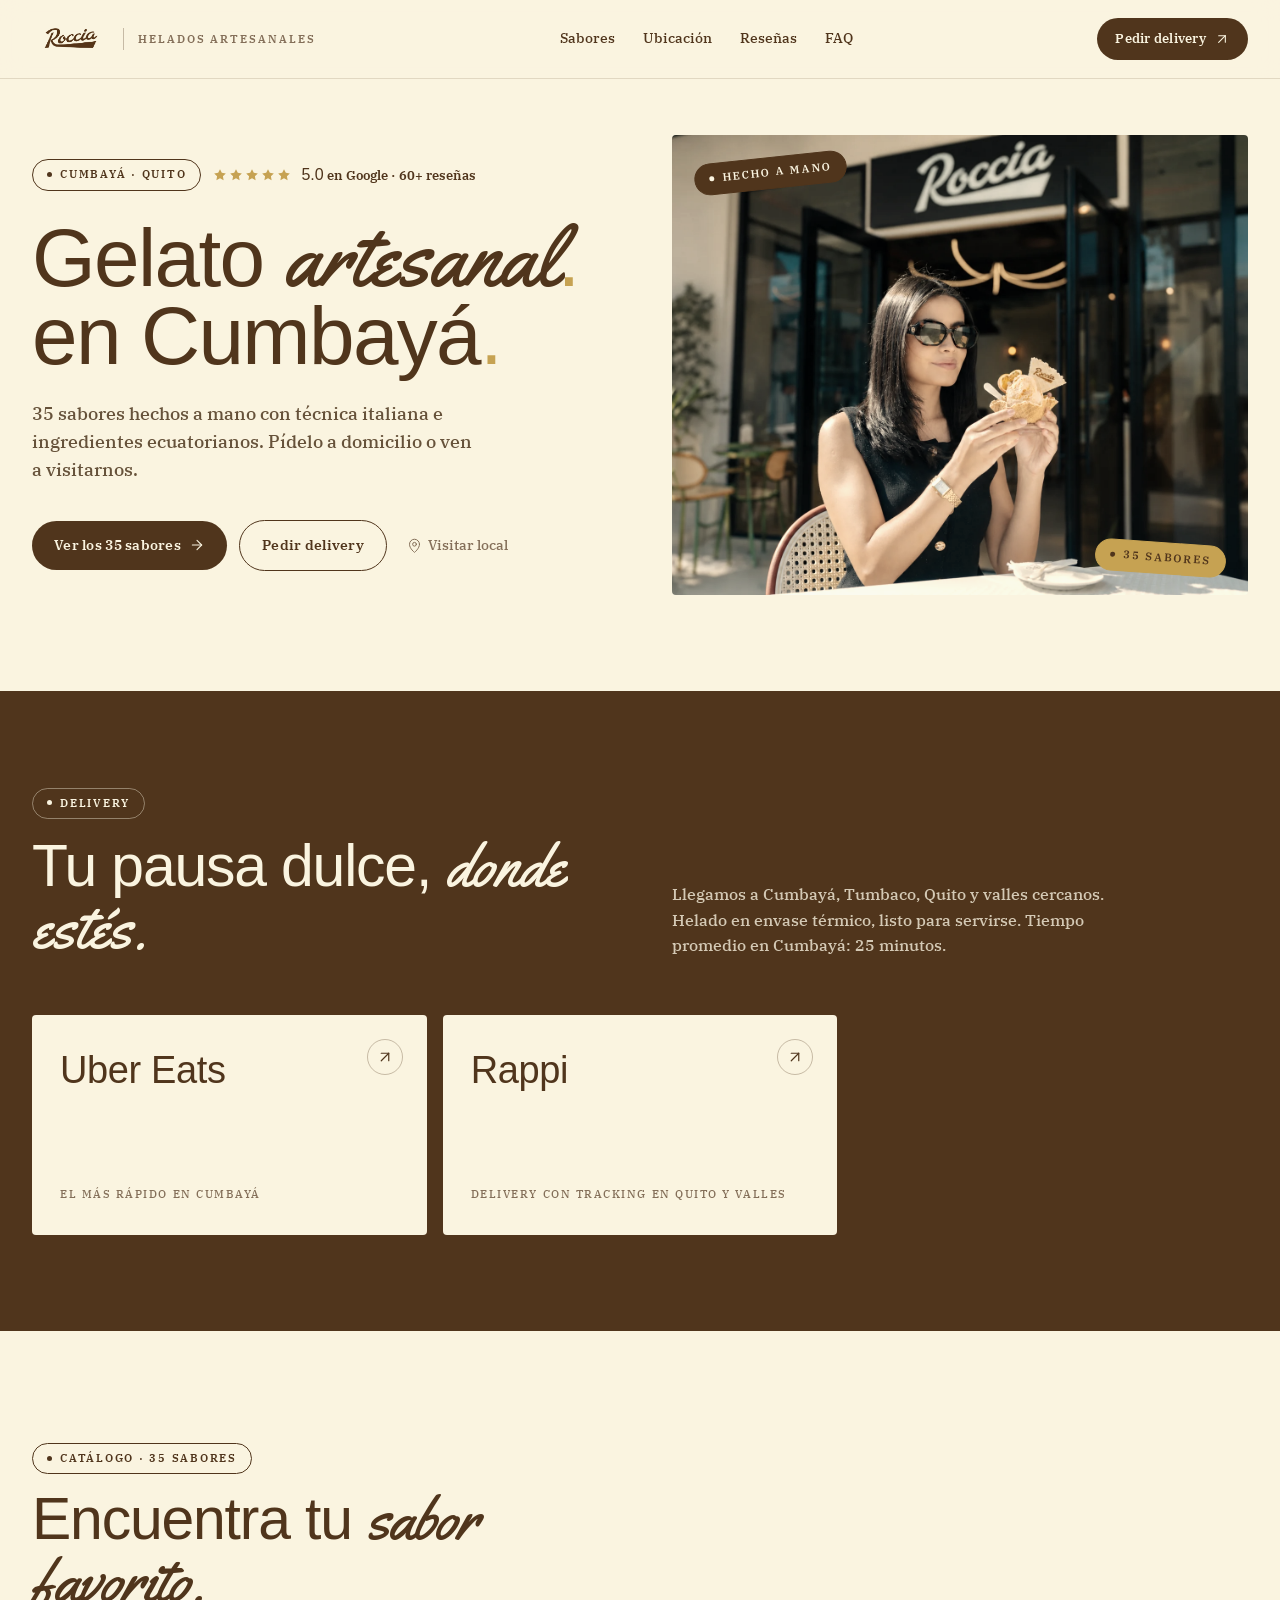
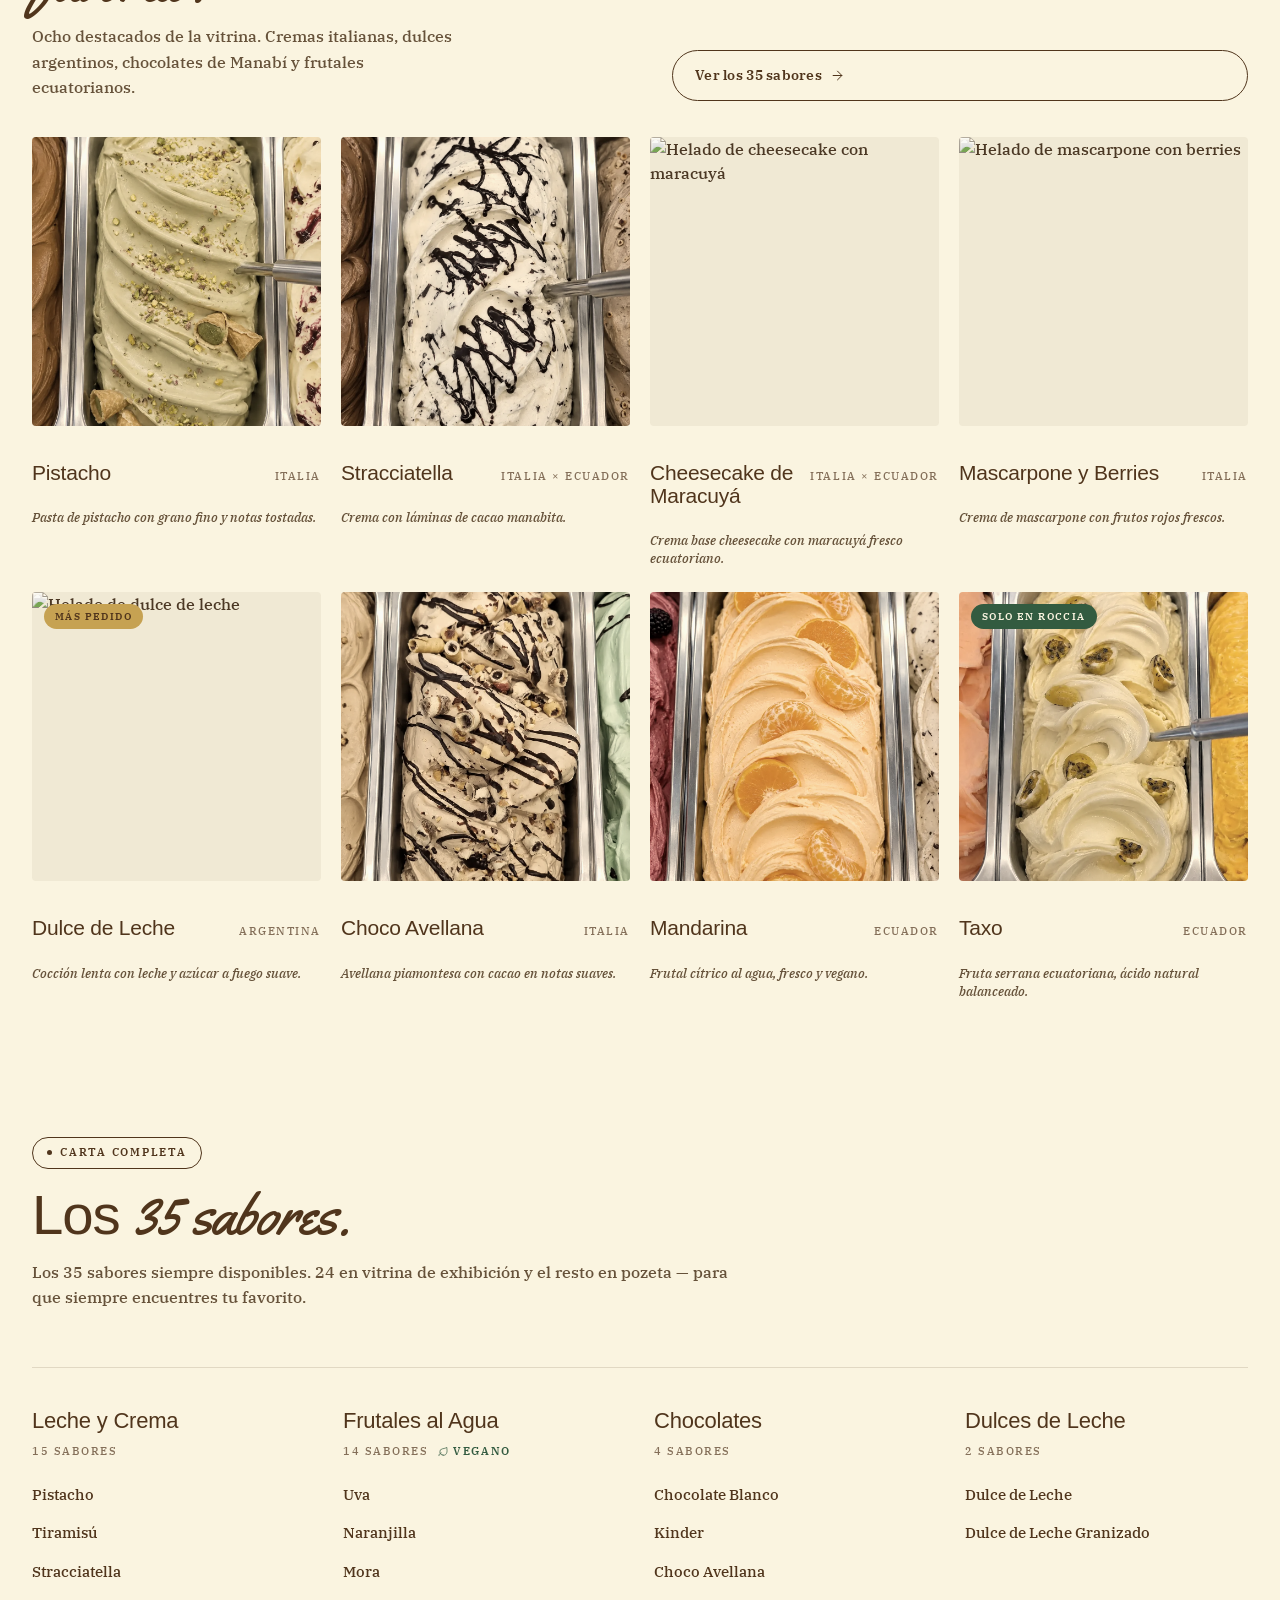
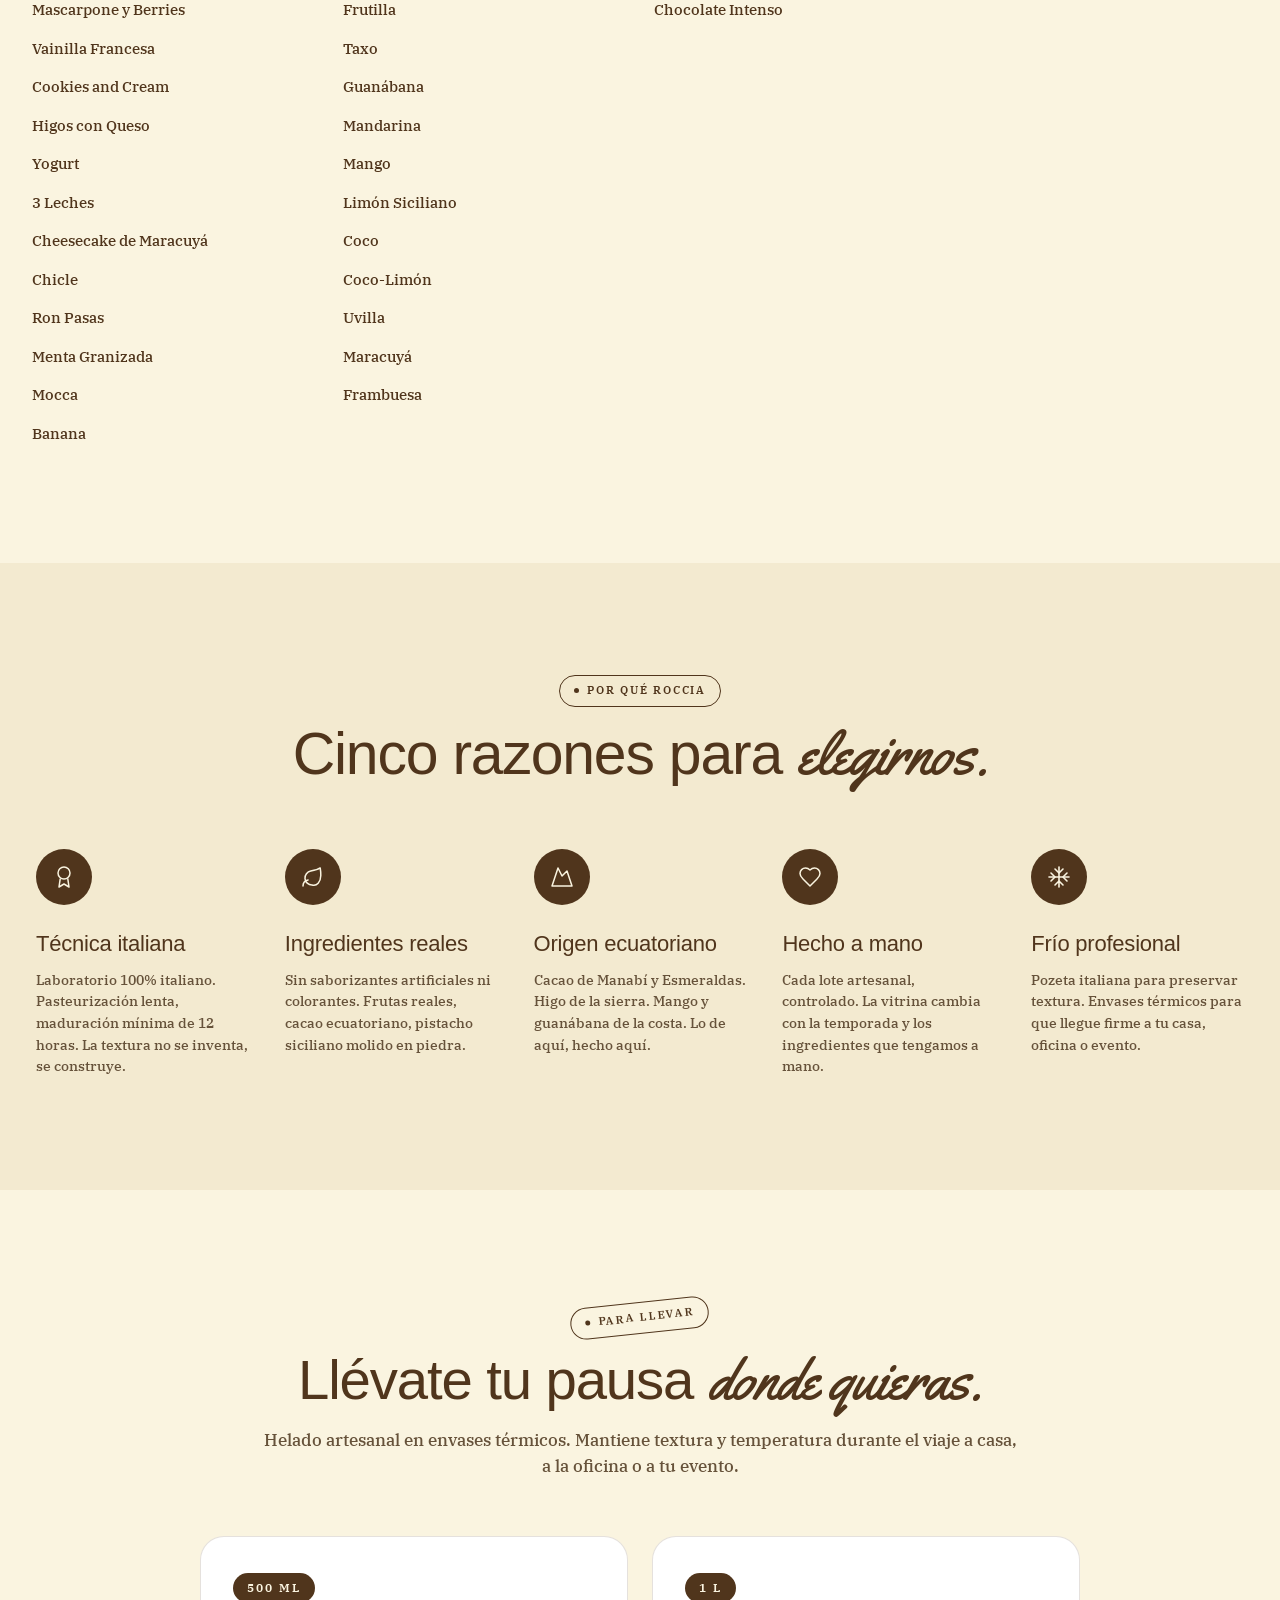
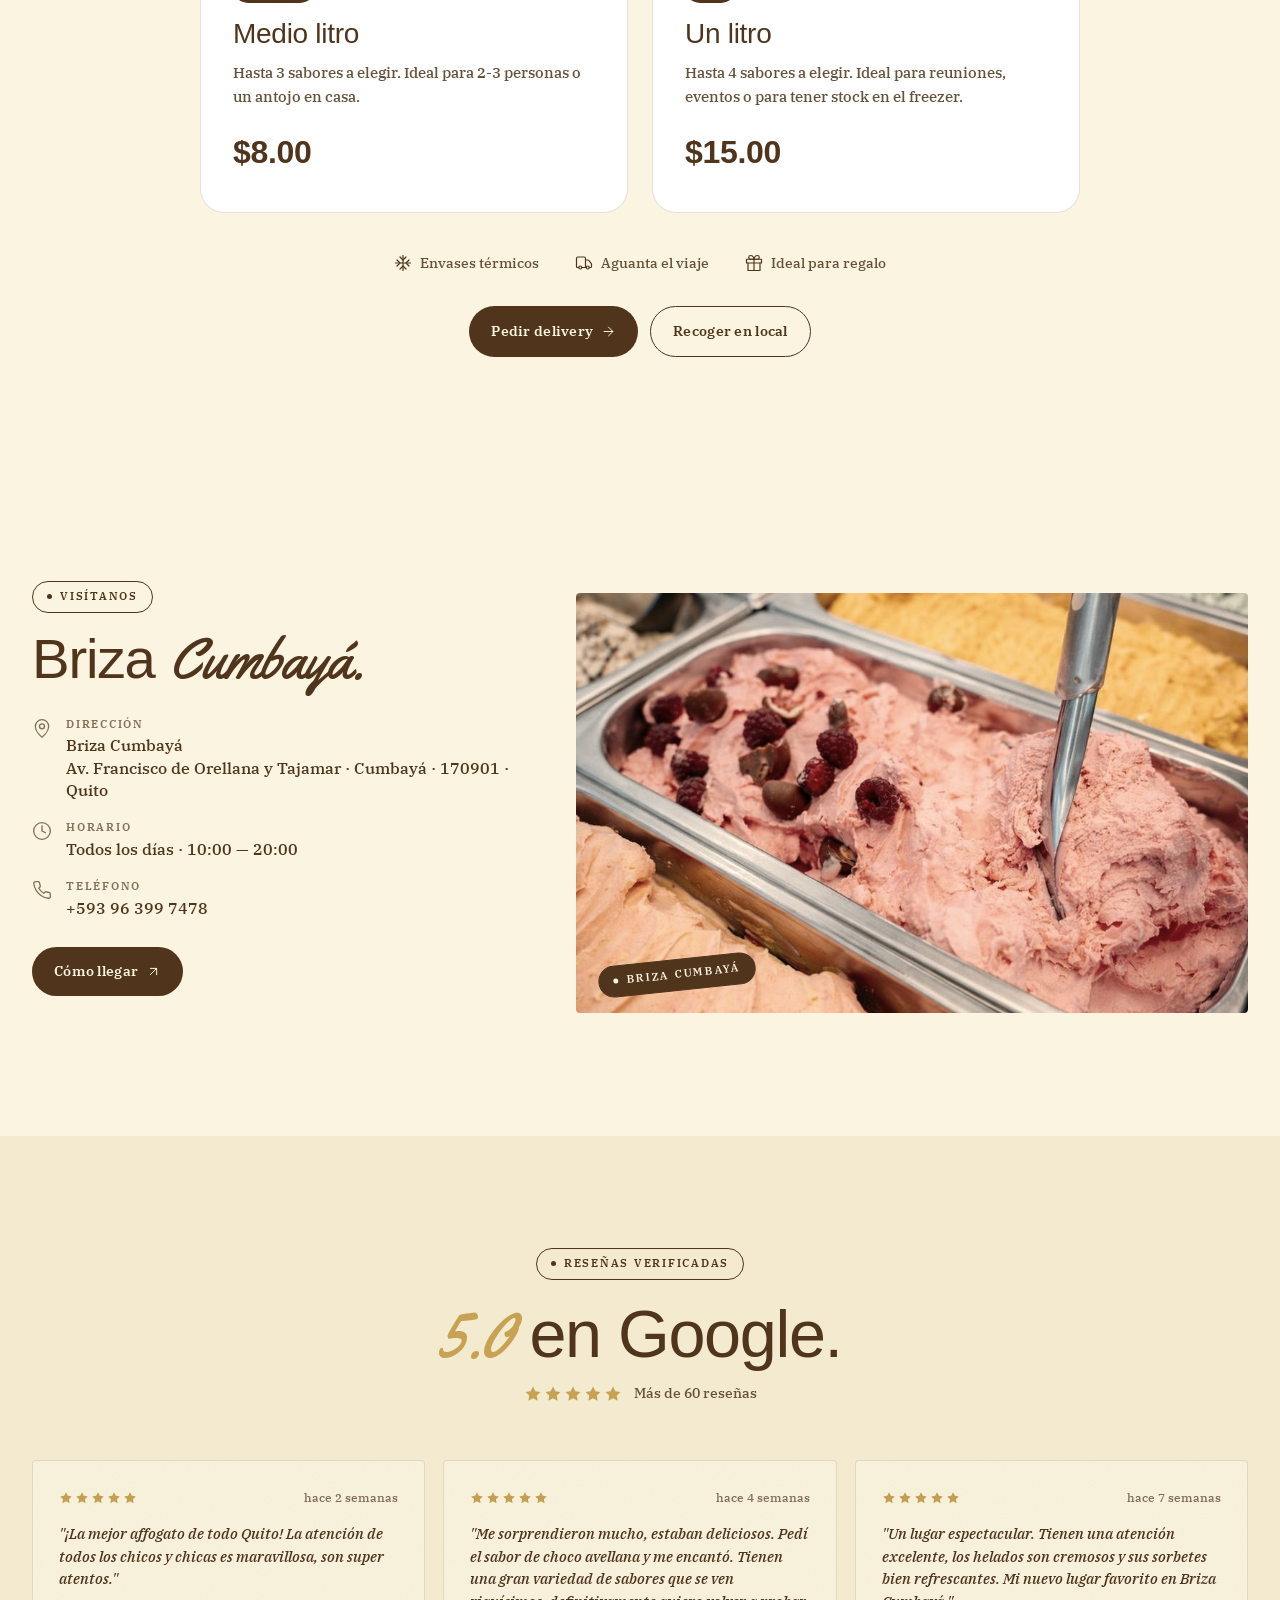
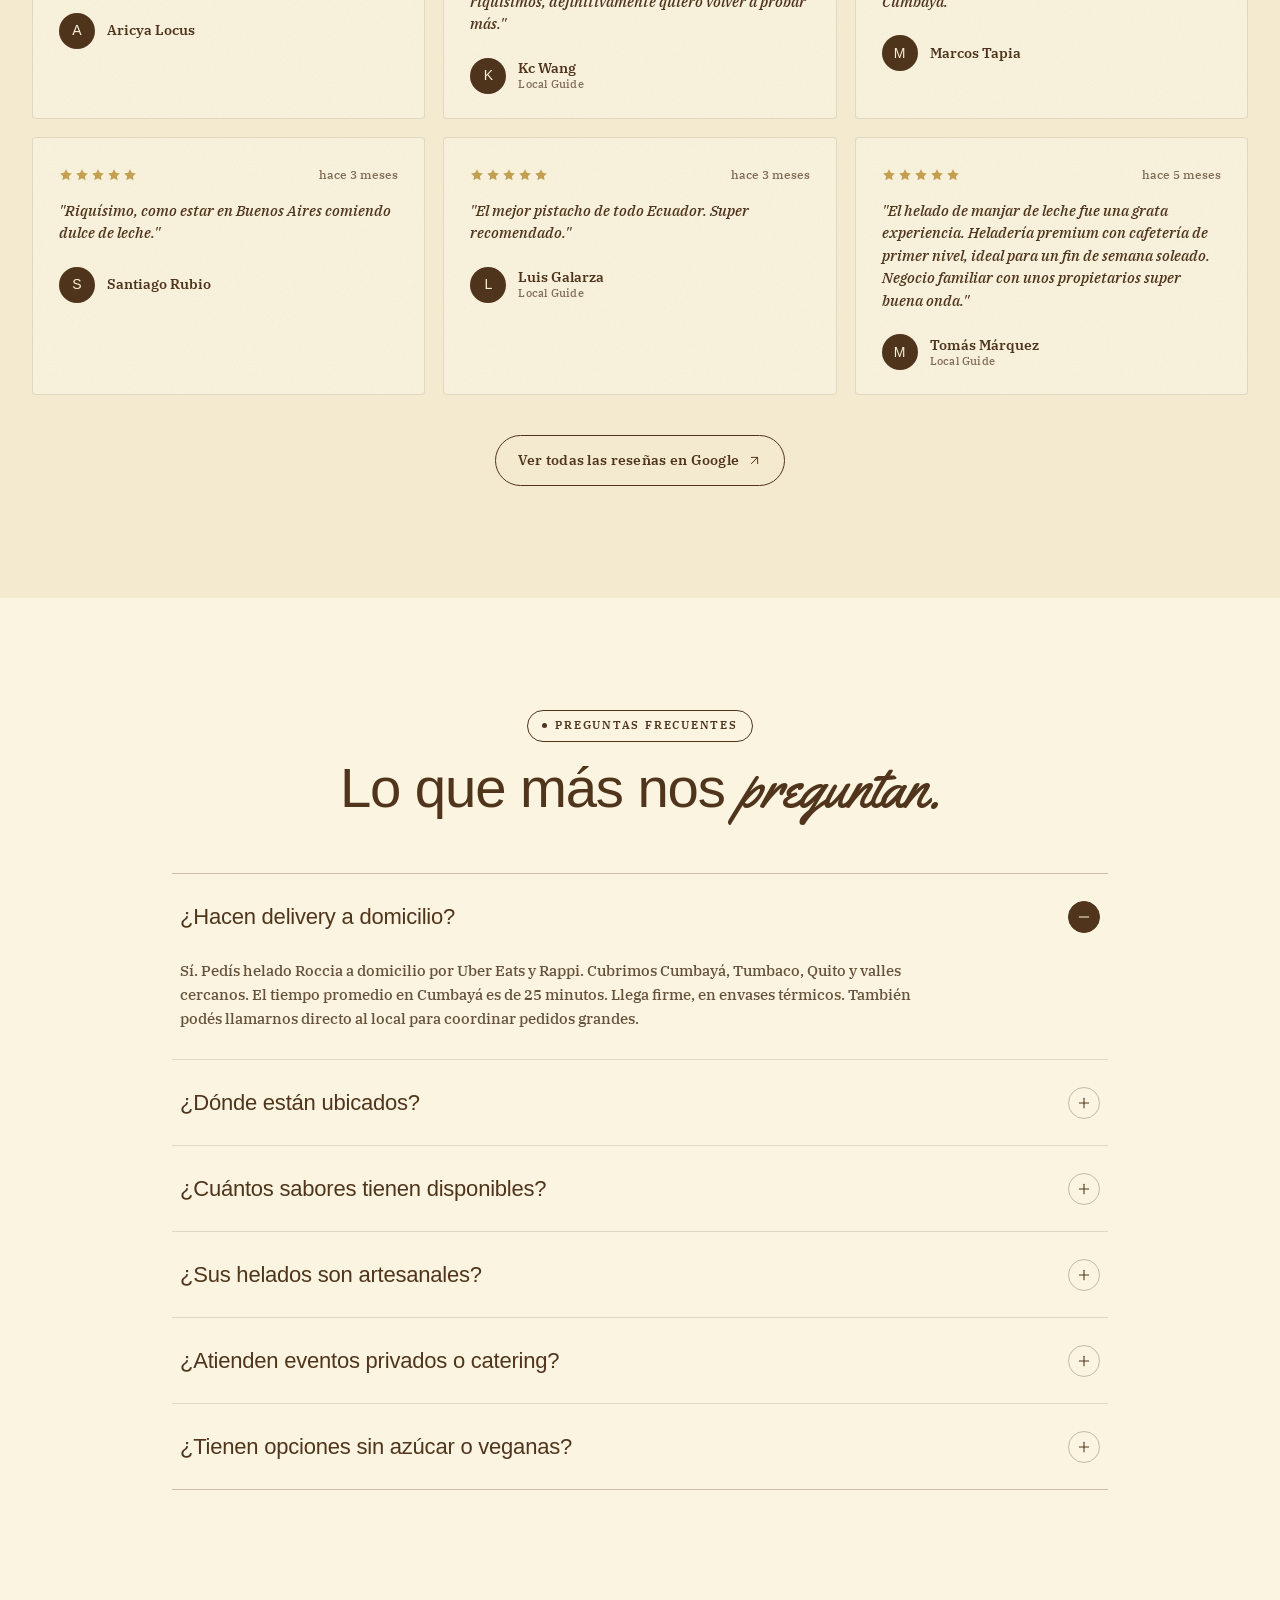
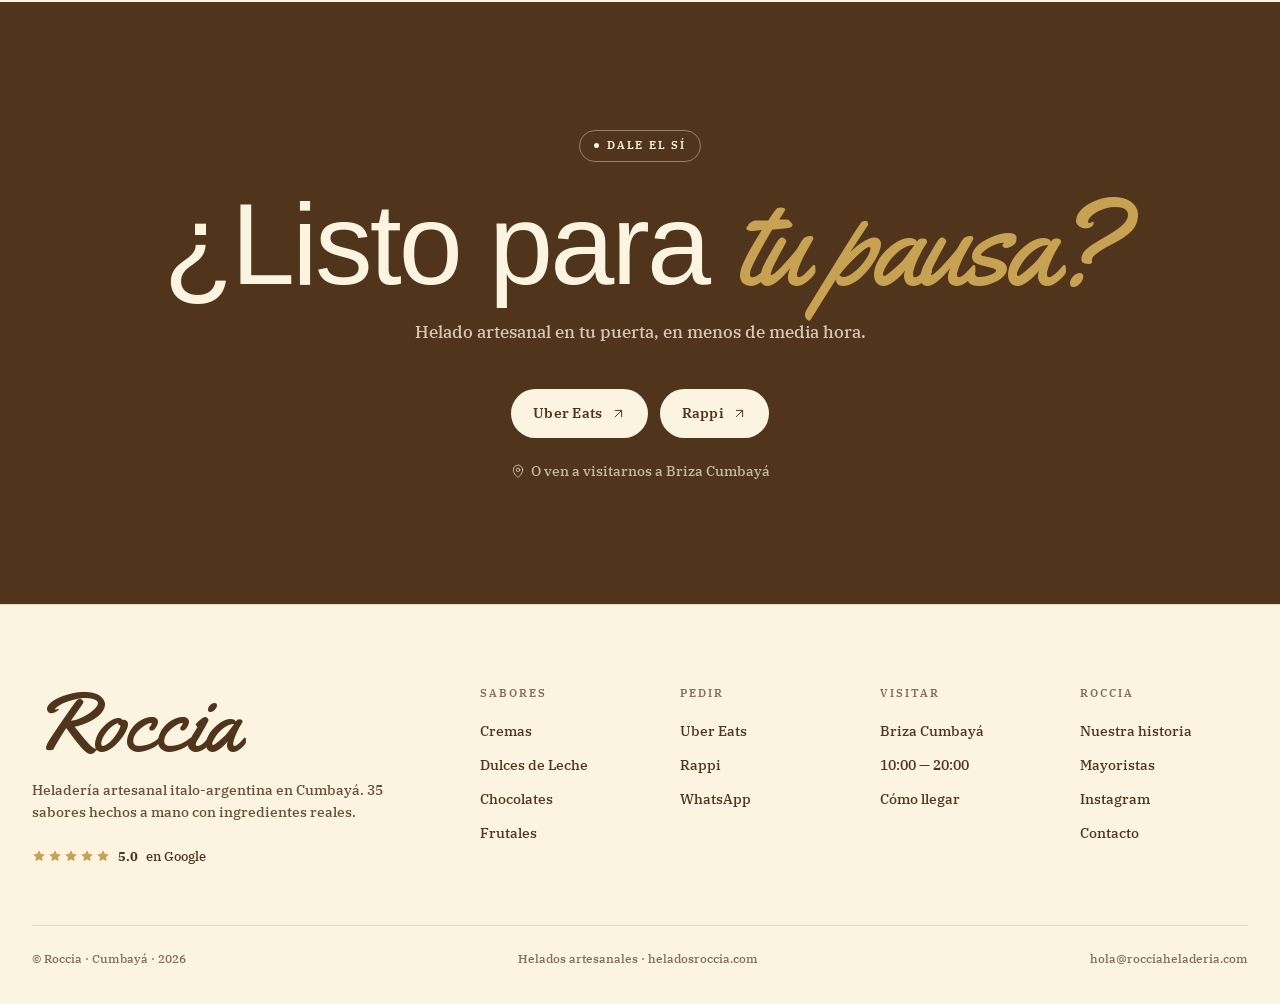
==== commit 0e368c99: "feat: add /uber and /rappi short redirects for delivery platforms - vercel.json now has 2 redirects " ====
--- a/index.html
+++ b/index.html
@@ -288,14 +288,14 @@
       </p>
     </div>
     <div class="delivery-grid">
-      <a class="delivery-card" href="https://www.ubereats.com" target="_blank" rel="noopener">
+      <a class="delivery-card" href="/uber" target="_blank" rel="noopener">
         <span class="delivery-card-arrow"><svg width="18" height="18" aria-hidden="true"><use href="#icon-arrow-up-right"/></svg></span>
         <div>
           <div class="delivery-card-name">Uber Eats</div>
         </div>
         <div class="delivery-card-desc">El más rápido en Cumbayá</div>
       </a>
-      <a class="delivery-card" href="https://www.rappi.com.ec" target="_blank" rel="noopener">
+      <a class="delivery-card" href="/rappi" target="_blank" rel="noopener">
         <span class="delivery-card-arrow"><svg width="18" height="18" aria-hidden="true"><use href="#icon-arrow-up-right"/></svg></span>
         <div>
           <div class="delivery-card-name">Rappi</div>
@@ -325,95 +325,103 @@
     </div>
 
     <div class="catalog-grid">
-      <div class="flavor-card">
+      <a class="flavor-card" href="/sabores/pistacho">
         <div class="flavor-img-wrap">
           <img src="assets/flavors/pistacchio.webp" alt="Helado de pistacho" loading="lazy" class="sepia"/>
+          <div class="flavor-overlay"><span>Ver detalles</span><svg width="16" height="16" aria-hidden="true"><use href="#icon-arrow-right"/></svg></div>
         </div>
         <div class="flavor-row">
           <h3 class="flavor-name">Pistacho</h3>
           <span class="flavor-origin">Italia</span>
         </div>
         <p class="flavor-desc">Pasta de pistacho con grano fino y notas tostadas.</p>
-      </div>
-
-      <div class="flavor-card">
+      </a>
+
+      <a class="flavor-card" href="/sabores/stracciatella">
         <div class="flavor-img-wrap">
           <img src="assets/flavors/stracciatella.webp" alt="Helado de stracciatella" loading="lazy" class="sepia"/>
+          <div class="flavor-overlay"><span>Ver detalles</span><svg width="16" height="16" aria-hidden="true"><use href="#icon-arrow-right"/></svg></div>
         </div>
         <div class="flavor-row">
           <h3 class="flavor-name">Stracciatella</h3>
           <span class="flavor-origin">Italia × Ecuador</span>
         </div>
         <p class="flavor-desc">Crema con láminas de cacao manabita.</p>
-      </div>
-
-      <div class="flavor-card">
+      </a>
+
+      <a class="flavor-card" href="/sabores/cheesecake-maracuya">
         <div class="flavor-img-wrap">
-          <img src="assets/flavors/cheesecake-maracuya.webp" alt="Helado de cheesecake con maracuyá" loading="lazy" class="sepia"/>
+          <img src="assets/flavors/mascarpone.jpg" alt="Helado de cheesecake con maracuyá" loading="lazy" class="sepia"/>
+          <div class="flavor-overlay"><span>Ver detalles</span><svg width="16" height="16" aria-hidden="true"><use href="#icon-arrow-right"/></svg></div>
         </div>
         <div class="flavor-row">
           <h3 class="flavor-name">Cheesecake de Maracuyá</h3>
           <span class="flavor-origin">Italia × Ecuador</span>
         </div>
         <p class="flavor-desc">Crema base cheesecake con maracuyá fresco ecuatoriano.</p>
-      </div>
-
-      <div class="flavor-card">
+      </a>
+
+      <a class="flavor-card" href="/sabores/mascarpone-berries">
         <div class="flavor-img-wrap">
-          <img src="assets/flavors/mascarpone-berries.webp" alt="Helado de mascarpone con berries" loading="lazy" class="sepia"/>
+          <img src="assets/flavors/mascarpone.jpg" alt="Helado de mascarpone con berries" loading="lazy" class="sepia"/>
+          <div class="flavor-overlay"><span>Ver detalles</span><svg width="16" height="16" aria-hidden="true"><use href="#icon-arrow-right"/></svg></div>
         </div>
         <div class="flavor-row">
           <h3 class="flavor-name">Mascarpone y Berries</h3>
           <span class="flavor-origin">Italia</span>
         </div>
         <p class="flavor-desc">Crema de mascarpone con frutos rojos frescos.</p>
-      </div>
-
-      <div class="flavor-card">
+      </a>
+
+      <a class="flavor-card" href="/sabores/dulce-de-leche">
         <div class="flavor-img-wrap">
-          <img src="assets/flavors/dulce-de-leche.webp" alt="Helado de dulce de leche" loading="lazy" class="sepia"/>
+          <img src="assets/flavors/alfajor.jpg" alt="Helado de dulce de leche" loading="lazy" class="sepia"/>
           <span class="flavor-sello mostaza">Más pedido</span>
+          <div class="flavor-overlay"><span>Ver detalles</span><svg width="16" height="16" aria-hidden="true"><use href="#icon-arrow-right"/></svg></div>
         </div>
         <div class="flavor-row">
           <h3 class="flavor-name">Dulce de Leche</h3>
           <span class="flavor-origin">Argentina</span>
         </div>
         <p class="flavor-desc">Cocción lenta con leche y azúcar a fuego suave.</p>
-      </div>
-
-      <div class="flavor-card">
+      </a>
+
+      <a class="flavor-card" href="/sabores/choco-avellana">
         <div class="flavor-img-wrap">
           <img src="assets/flavors/choco-avellana.webp" alt="Helado de chocolate con avellana" loading="lazy" class="sepia"/>
+          <div class="flavor-overlay"><span>Ver detalles</span><svg width="16" height="16" aria-hidden="true"><use href="#icon-arrow-right"/></svg></div>
         </div>
         <div class="flavor-row">
           <h3 class="flavor-name">Choco Avellana</h3>
           <span class="flavor-origin">Italia</span>
         </div>
         <p class="flavor-desc">Avellana piamontesa con cacao en notas suaves.</p>
-      </div>
-
-      <div class="flavor-card">
+      </a>
+
+      <a class="flavor-card" href="/sabores/mandarina">
         <div class="flavor-img-wrap">
           <img src="assets/flavors/mandarina.webp" alt="Sorbete de mandarina" loading="lazy" class="sepia"/>
+          <div class="flavor-overlay"><span>Ver detalles</span><svg width="16" height="16" aria-hidden="true"><use href="#icon-arrow-right"/></svg></div>
         </div>
         <div class="flavor-row">
           <h3 class="flavor-name">Mandarina</h3>
           <span class="flavor-origin">Ecuador</span>
         </div>
         <p class="flavor-desc">Frutal cítrico al agua, fresco y vegano.</p>
-      </div>
-
-      <div class="flavor-card">
+      </a>
+
+      <a class="flavor-card" href="/sabores/taxo">
         <div class="flavor-img-wrap">
           <img src="assets/flavors/taxo.webp" alt="Sorbete de taxo" loading="lazy" class="sepia"/>
           <span class="flavor-sello verde">Solo en Roccia</span>
+          <div class="flavor-overlay"><span>Ver detalles</span><svg width="16" height="16" aria-hidden="true"><use href="#icon-arrow-right"/></svg></div>
         </div>
         <div class="flavor-row">
           <h3 class="flavor-name">Taxo</h3>
           <span class="flavor-origin">Ecuador</span>
         </div>
         <p class="flavor-desc">Fruta serrana ecuatoriana, ácido natural balanceado.</p>
-      </div>
+      </a>
     </div>
   </div>
 </section>
@@ -440,21 +448,21 @@
           </div>
         </header>
         <ul class="fullmenu-list">
-          <li>Pistacho</li>
-          <li>Tiramisú</li>
-          <li>Stracciatella</li>
-          <li>Mascarpone y Berries</li>
-          <li>Vainilla Francesa</li>
-          <li>Cookies and Cream</li>
-          <li>Higos con Queso</li>
-          <li>Yogurt</li>
-          <li>3 Leches</li>
-          <li>Cheesecake de Maracuyá</li>
-          <li>Chicle</li>
-          <li>Ron Pasas</li>
-          <li>Menta Granizada</li>
-          <li>Mocca</li>
-          <li>Banana</li>
+          <li><a href="/sabores/pistacho">Pistacho</a></li>
+          <li><a href="/sabores/tiramisu">Tiramisú</a></li>
+          <li><a href="/sabores/stracciatella">Stracciatella</a></li>
+          <li><a href="/sabores/mascarpone-berries">Mascarpone y Berries</a></li>
+          <li><a href="/sabores/vainilla-francesa">Vainilla Francesa</a></li>
+          <li><a href="/sabores/cookies-and-cream">Cookies and Cream</a></li>
+          <li><a href="/sabores/higos-con-queso">Higos con Queso</a></li>
+          <li><a href="/sabores/yogurt">Yogurt</a></li>
+          <li><a href="/sabores/tres-leches">3 Leches</a></li>
+          <li><a href="/sabores/cheesecake-maracuya">Cheesecake de Maracuyá</a></li>
+          <li><a href="/sabores/chicle">Chicle</a></li>
+          <li><a href="/sabores/ron-pasas">Ron Pasas</a></li>
+          <li><a href="/sabores/menta-granizada">Menta Granizada</a></li>
+          <li><a href="/sabores/mocca">Mocca</a></li>
+          <li><a href="/sabores/banana">Banana</a></li>
         </ul>
       </div>
 
@@ -467,20 +475,20 @@
           </div>
         </header>
         <ul class="fullmenu-list">
-          <li>Uva</li>
-          <li>Naranjilla</li>
-          <li>Mora</li>
-          <li>Frutilla</li>
-          <li>Taxo</li>
-          <li>Guanábana</li>
-          <li>Mandarina</li>
-          <li>Mango</li>
-          <li>Limón Siciliano</li>
-          <li>Coco</li>
-          <li>Coco-Limón</li>
-          <li>Uvilla</li>
-          <li>Maracuyá</li>
-          <li>Frambuesa</li>
+          <li><a href="/sabores/uva">Uva</a></li>
+          <li><a href="/sabores/naranjilla">Naranjilla</a></li>
+          <li><a href="/sabores/mora">Mora</a></li>
+          <li><a href="/sabores/frutilla">Frutilla</a></li>
+          <li><a href="/sabores/taxo">Taxo</a></li>
+          <li><a href="/sabores/guanabana">Guanábana</a></li>
+          <li><a href="/sabores/mandarina">Mandarina</a></li>
+          <li><a href="/sabores/mango">Mango</a></li>
+          <li><a href="/sabores/limon-siciliano">Limón Siciliano</a></li>
+          <li><a href="/sabores/coco">Coco</a></li>
+          <li><a href="/sabores/coco-limon">Coco-Limón</a></li>
+          <li><a href="/sabores/uvilla">Uvilla</a></li>
+          <li><a href="/sabores/maracuya">Maracuyá</a></li>
+          <li><a href="/sabores/frambuesa">Frambuesa</a></li>
         </ul>
       </div>
 
@@ -492,10 +500,10 @@
           </div>
         </header>
         <ul class="fullmenu-list">
-          <li>Chocolate Blanco</li>
-          <li>Kinder</li>
-          <li>Choco Avellana</li>
-          <li>Chocolate Intenso</li>
+          <li><a href="/sabores/chocolate-blanco">Chocolate Blanco</a></li>
+          <li><a href="/sabores/kinder">Kinder</a></li>
+          <li><a href="/sabores/choco-avellana">Choco Avellana</a></li>
+          <li><a href="/sabores/chocolate-intenso">Chocolate Intenso</a></li>
         </ul>
       </div>
 
@@ -507,8 +515,8 @@
           </div>
         </header>
         <ul class="fullmenu-list">
-          <li>Dulce de Leche</li>
-          <li>Dulce de Leche Granizado</li>
+          <li><a href="/sabores/dulce-de-leche">Dulce de Leche</a></li>
+          <li><a href="/sabores/dulce-de-leche-granizado">Dulce de Leche Granizado</a></li>
         </ul>
       </div>
     </div>
@@ -791,7 +799,7 @@
       </article>
     </div>
     <div class="reviews-cta">
-      <a class="btn btn-outline" href="https://www.google.com/maps/place/Roccia+Helader%C3%ADa/@-0.2022306,-78.427118,19.25z/data=!4m8!3m7!1s0x91d5917386825d1f:0x3e270d756a63e4d!8m2!3d-0.2019223!4d-78.4265223!9m1!1b1!16s%2Fg%2F11ymmn92jn?entry=ttu" target="_blank" rel="noopener noreferrer">
+      <a class="btn btn-outline" href="https://www.google.com/maps/place/Roccia+Heladería" target="_blank" rel="noopener">
         Ver todas las reseñas en Google <svg width="15" height="15" aria-hidden="true"><use href="#icon-arrow-up-right"/></svg>
       </a>
     </div>
@@ -887,10 +895,10 @@
     <h2 class="cta-title">¿Listo para <span class="script">tu pausa?</span></h2>
     <p class="cta-sub">Helado artesanal en tu puerta, en menos de media hora.</p>
     <div class="cta-pills">
-      <a class="btn btn-cream" href="https://www.ubereats.com" target="_blank" rel="noopener">
+      <a class="btn btn-cream" href="/uber" target="_blank" rel="noopener">
         Uber Eats <svg width="15" height="15" aria-hidden="true"><use href="#icon-arrow-up-right"/></svg>
       </a>
-      <a class="btn btn-cream" href="https://www.rappi.com.ec" target="_blank" rel="noopener">
+      <a class="btn btn-cream" href="/rappi" target="_blank" rel="noopener">
         Rappi <svg width="15" height="15" aria-hidden="true"><use href="#icon-arrow-up-right"/></svg>
       </a>
     </div>
@@ -937,8 +945,8 @@
         <div class="footer-col">
           <h4>Pedir</h4>
           <ul>
-            <li><a href="https://www.ubereats.com" target="_blank" rel="noopener">Uber Eats</a></li>
-            <li><a href="https://www.rappi.com.ec" target="_blank" rel="noopener">Rappi</a></li>
+            <li><a href="/uber" target="_blank" rel="noopener">Uber Eats</a></li>
+            <li><a href="/rappi" target="_blank" rel="noopener">Rappi</a></li>
             <li><a href="https://wa.me/593963997478" target="_blank" rel="noopener">WhatsApp</a></li>
           </ul>
         </div>
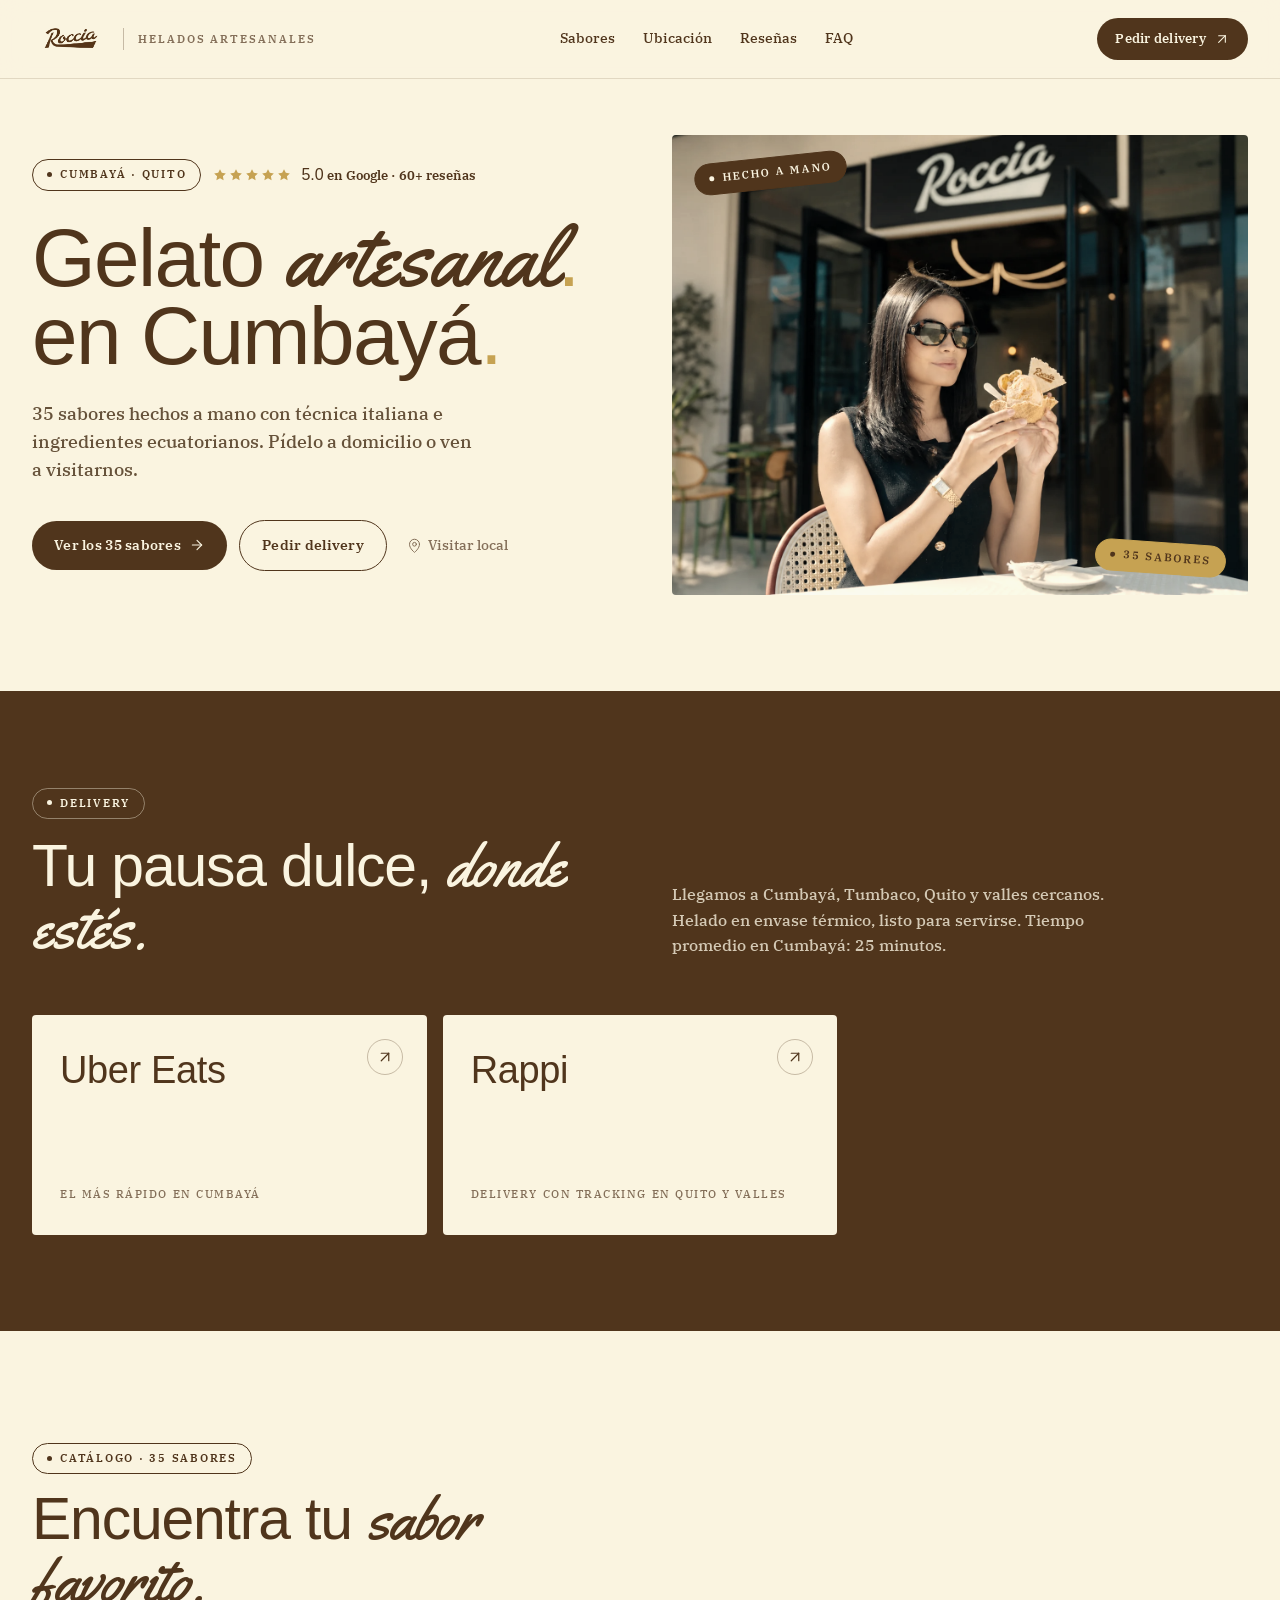
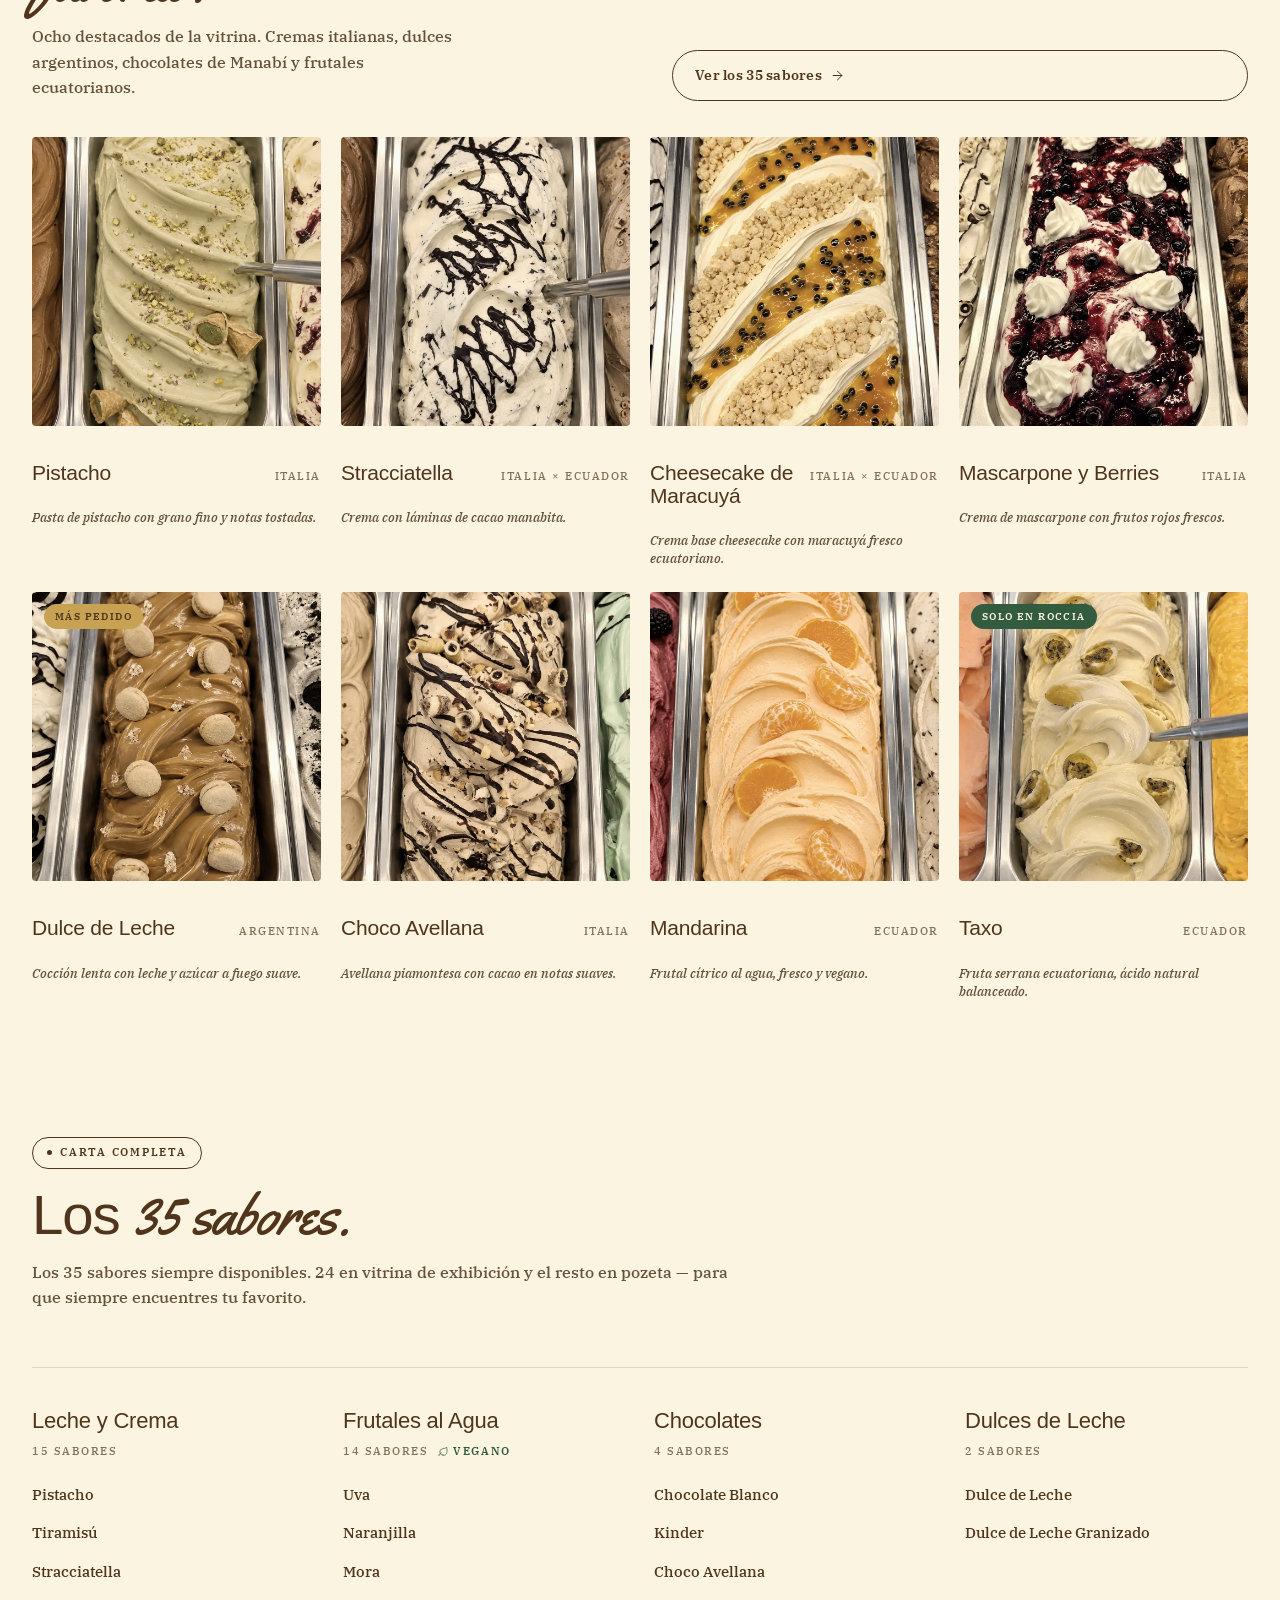
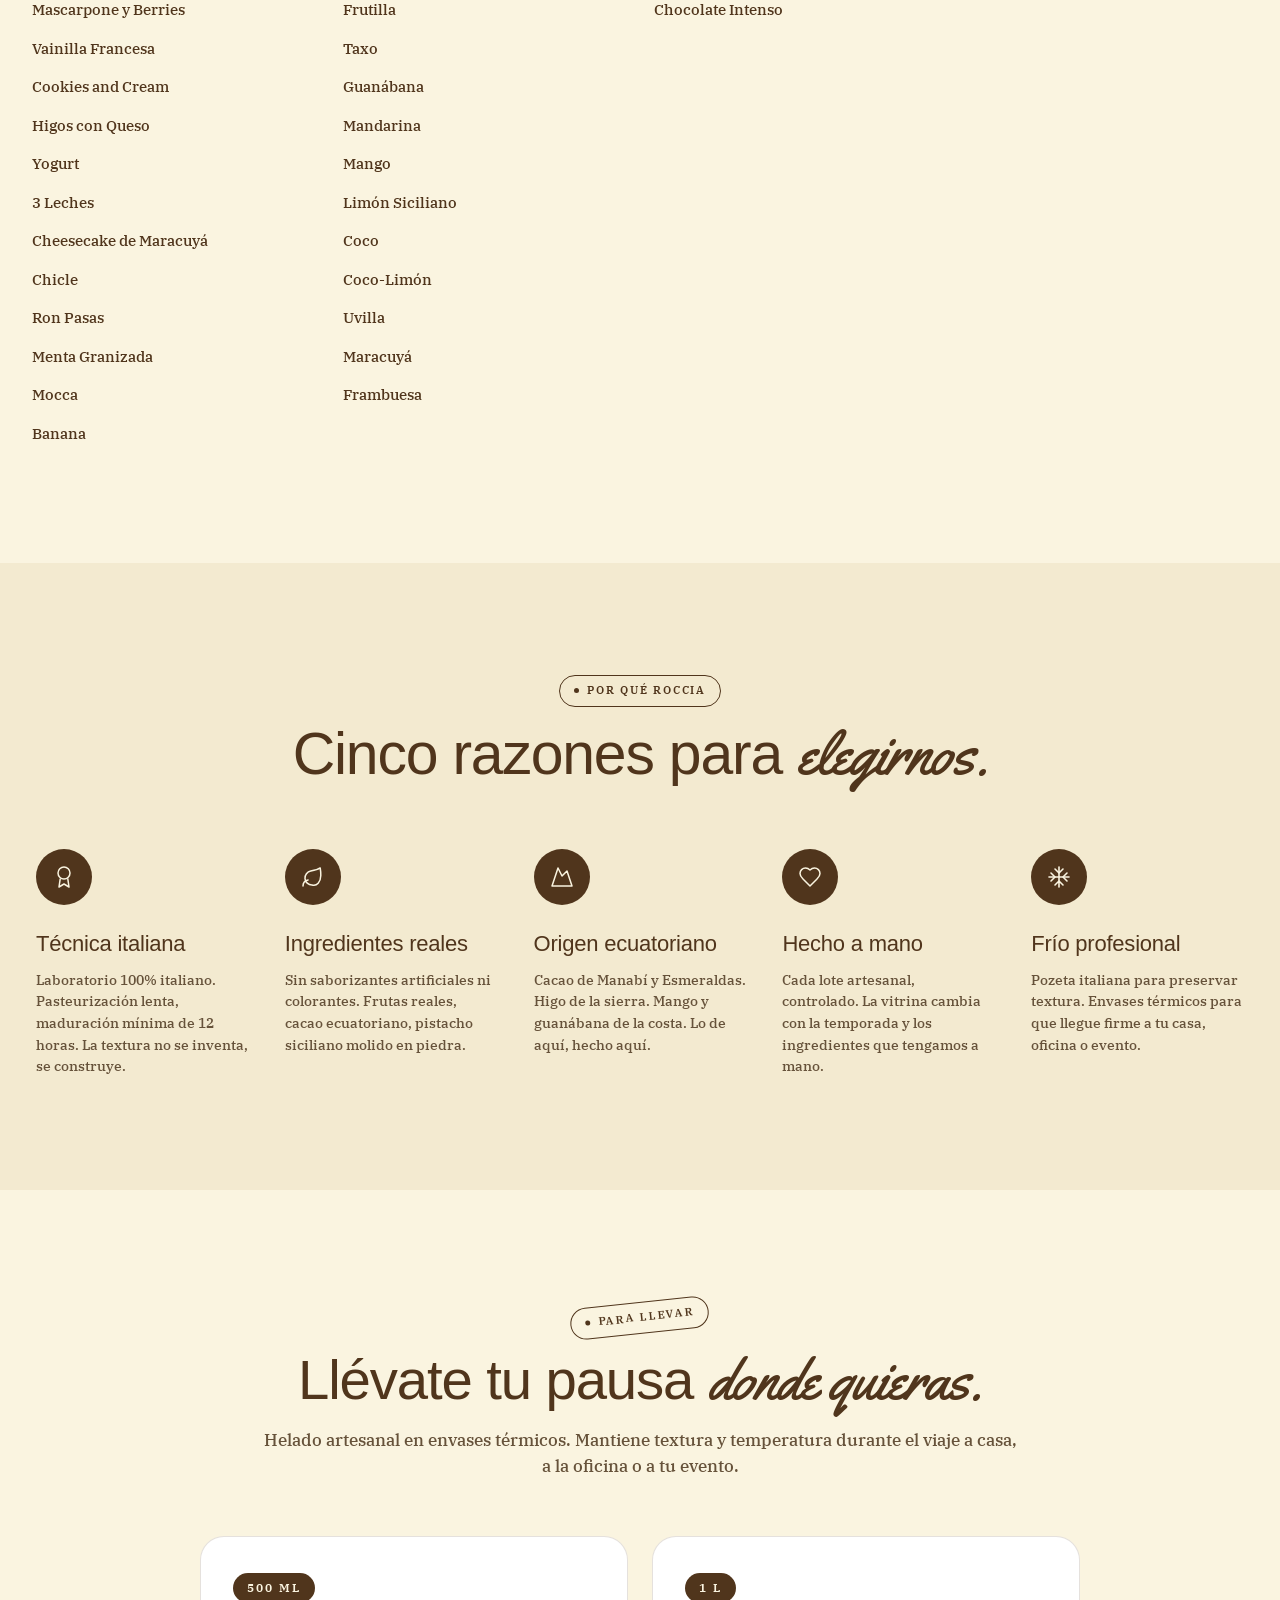
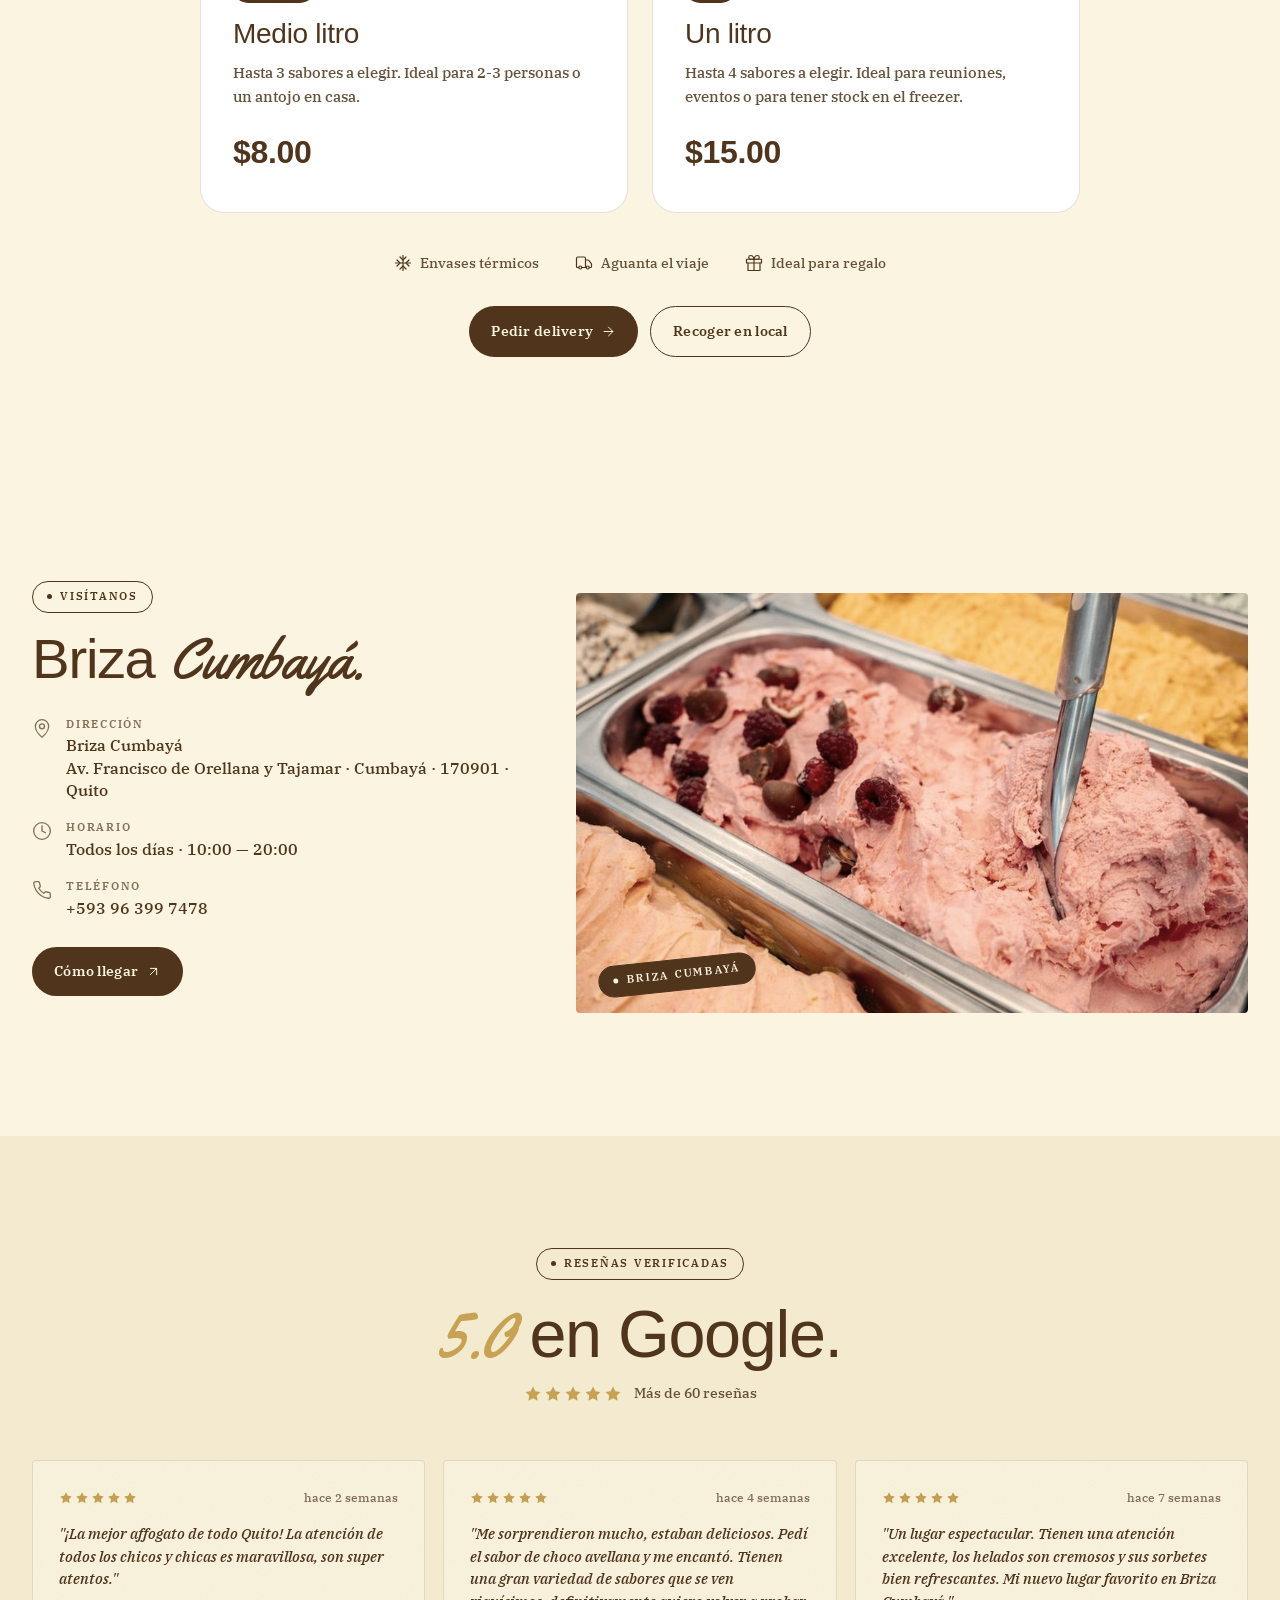
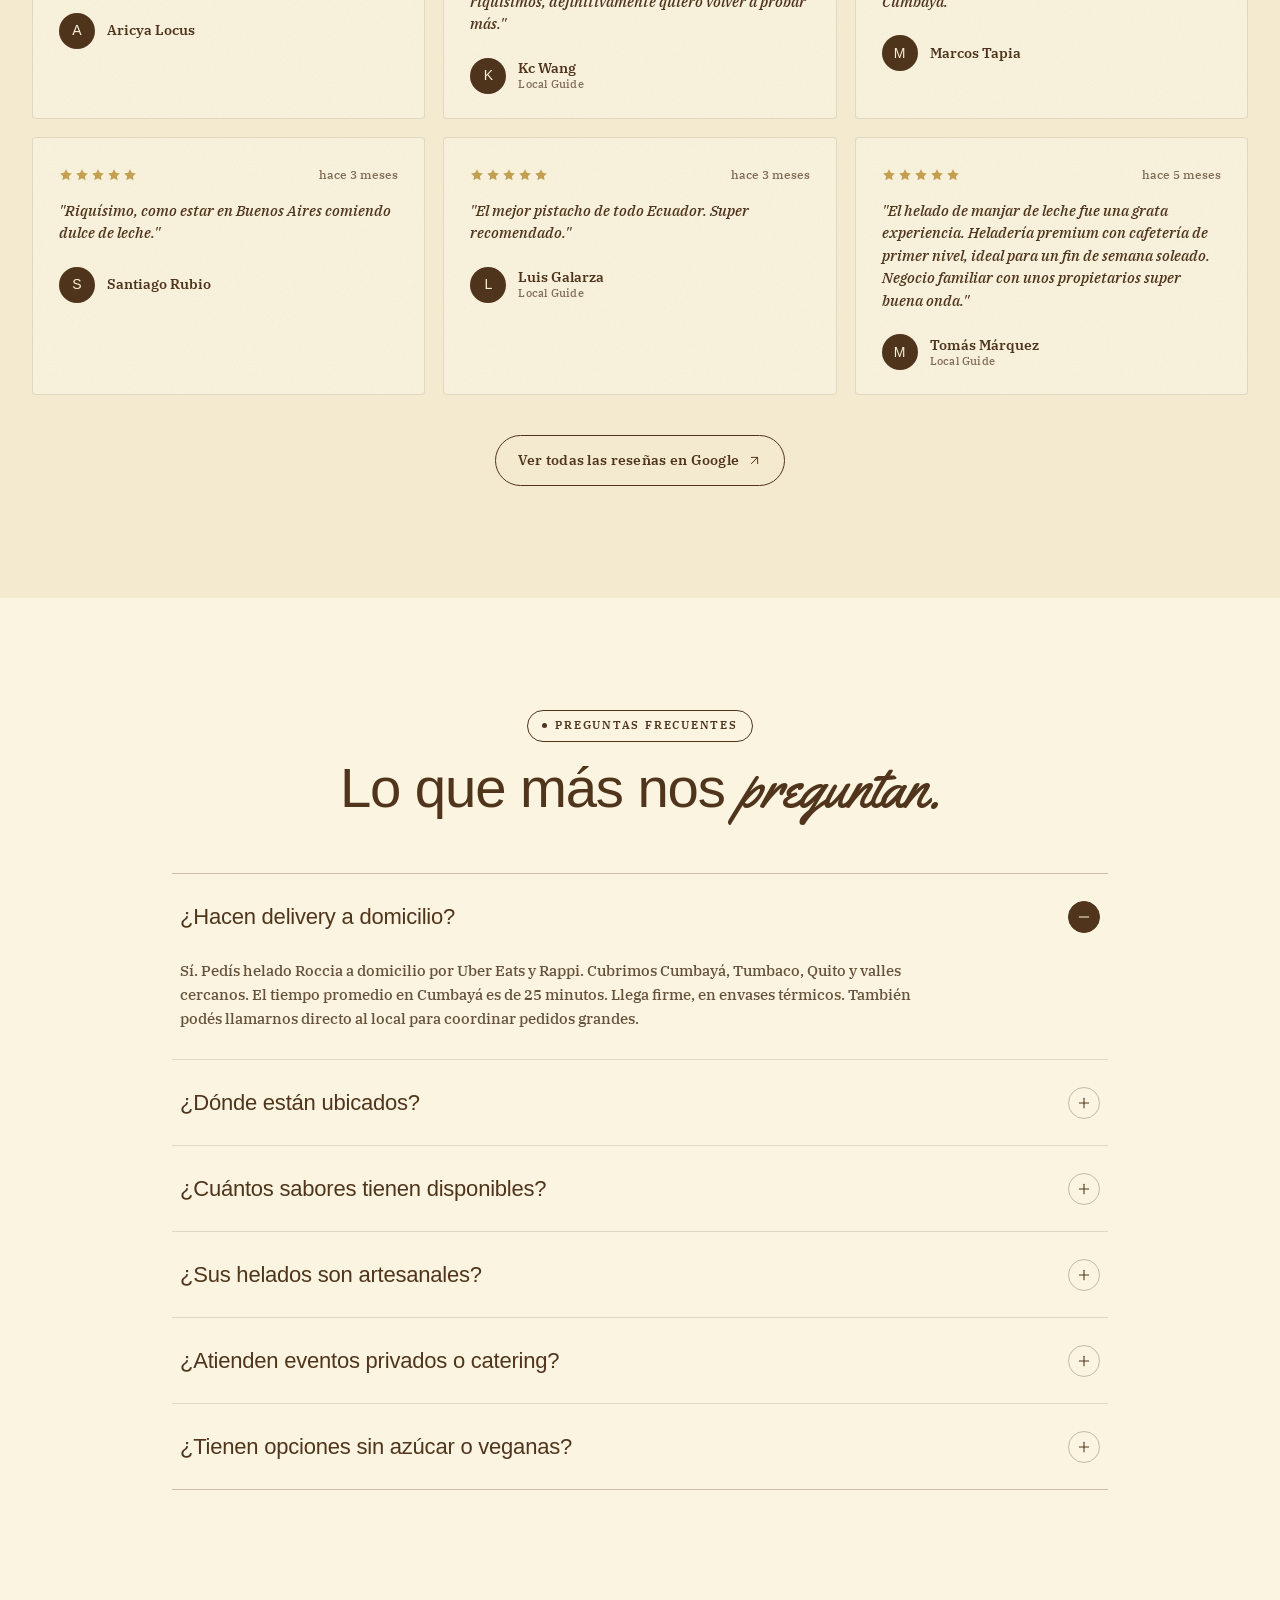
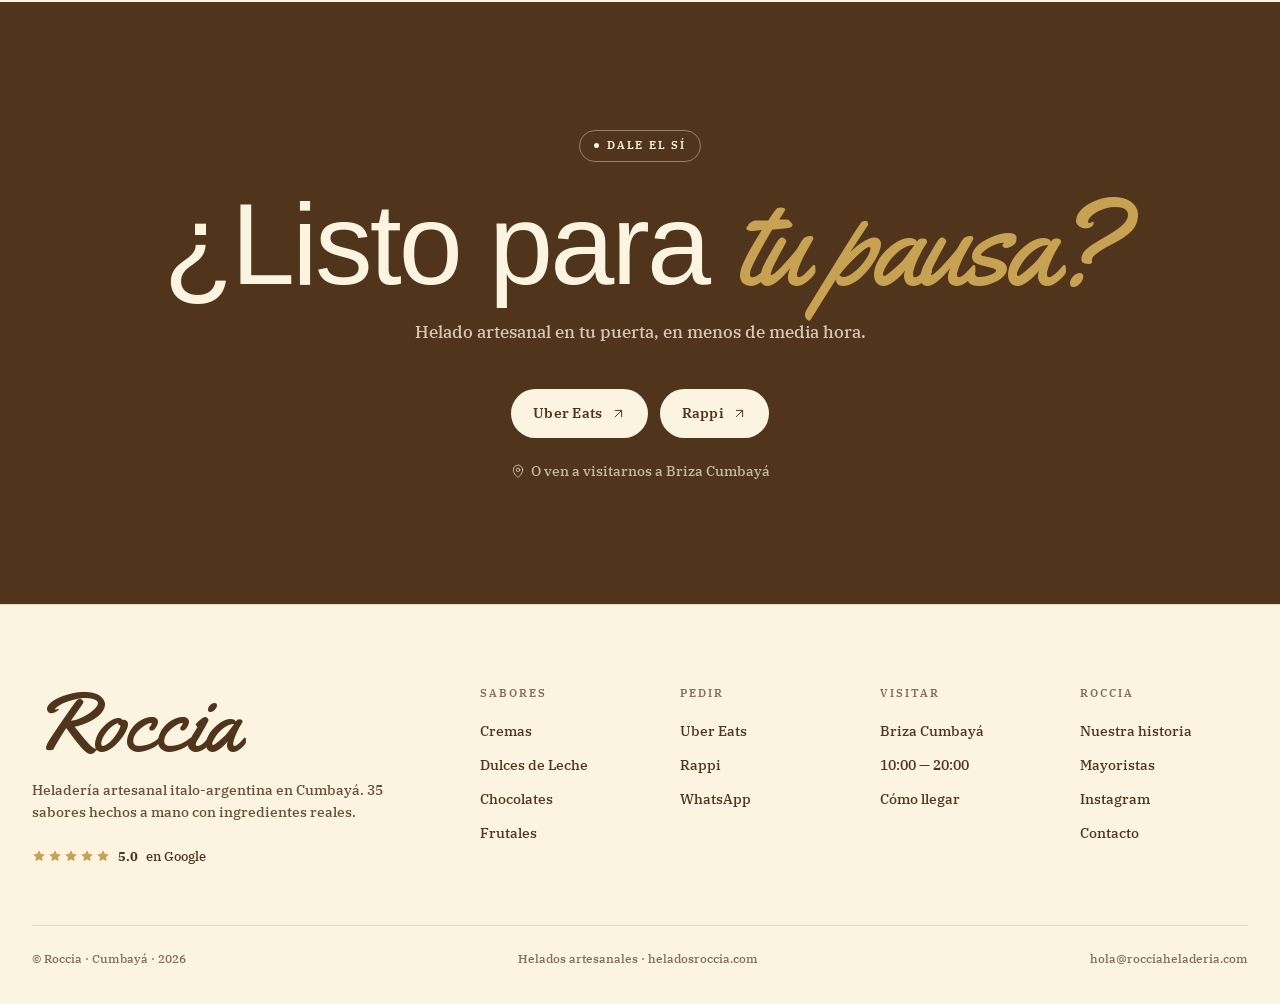
==== commit 587badba: "Merge pull request #3 from MrGeorge88/main Replace external delivery links with internal redirects" ====
--- a/index.html
+++ b/index.html
@@ -325,103 +325,95 @@
     </div>
 
     <div class="catalog-grid">
-      <a class="flavor-card" href="/sabores/pistacho">
+      <div class="flavor-card">
         <div class="flavor-img-wrap">
           <img src="assets/flavors/pistacchio.webp" alt="Helado de pistacho" loading="lazy" class="sepia"/>
-          <div class="flavor-overlay"><span>Ver detalles</span><svg width="16" height="16" aria-hidden="true"><use href="#icon-arrow-right"/></svg></div>
         </div>
         <div class="flavor-row">
           <h3 class="flavor-name">Pistacho</h3>
           <span class="flavor-origin">Italia</span>
         </div>
         <p class="flavor-desc">Pasta de pistacho con grano fino y notas tostadas.</p>
-      </a>
-
-      <a class="flavor-card" href="/sabores/stracciatella">
+      </div>
+
+      <div class="flavor-card">
         <div class="flavor-img-wrap">
           <img src="assets/flavors/stracciatella.webp" alt="Helado de stracciatella" loading="lazy" class="sepia"/>
-          <div class="flavor-overlay"><span>Ver detalles</span><svg width="16" height="16" aria-hidden="true"><use href="#icon-arrow-right"/></svg></div>
         </div>
         <div class="flavor-row">
           <h3 class="flavor-name">Stracciatella</h3>
           <span class="flavor-origin">Italia × Ecuador</span>
         </div>
         <p class="flavor-desc">Crema con láminas de cacao manabita.</p>
-      </a>
-
-      <a class="flavor-card" href="/sabores/cheesecake-maracuya">
+      </div>
+
+      <div class="flavor-card">
         <div class="flavor-img-wrap">
-          <img src="assets/flavors/mascarpone.jpg" alt="Helado de cheesecake con maracuyá" loading="lazy" class="sepia"/>
-          <div class="flavor-overlay"><span>Ver detalles</span><svg width="16" height="16" aria-hidden="true"><use href="#icon-arrow-right"/></svg></div>
+          <img src="assets/flavors/cheesecake-maracuya.webp" alt="Helado de cheesecake con maracuyá" loading="lazy" class="sepia"/>
         </div>
         <div class="flavor-row">
           <h3 class="flavor-name">Cheesecake de Maracuyá</h3>
           <span class="flavor-origin">Italia × Ecuador</span>
         </div>
         <p class="flavor-desc">Crema base cheesecake con maracuyá fresco ecuatoriano.</p>
-      </a>
-
-      <a class="flavor-card" href="/sabores/mascarpone-berries">
+      </div>
+
+      <div class="flavor-card">
         <div class="flavor-img-wrap">
-          <img src="assets/flavors/mascarpone.jpg" alt="Helado de mascarpone con berries" loading="lazy" class="sepia"/>
-          <div class="flavor-overlay"><span>Ver detalles</span><svg width="16" height="16" aria-hidden="true"><use href="#icon-arrow-right"/></svg></div>
+          <img src="assets/flavors/mascarpone-berries.webp" alt="Helado de mascarpone con berries" loading="lazy" class="sepia"/>
         </div>
         <div class="flavor-row">
           <h3 class="flavor-name">Mascarpone y Berries</h3>
           <span class="flavor-origin">Italia</span>
         </div>
         <p class="flavor-desc">Crema de mascarpone con frutos rojos frescos.</p>
-      </a>
-
-      <a class="flavor-card" href="/sabores/dulce-de-leche">
+      </div>
+
+      <div class="flavor-card">
         <div class="flavor-img-wrap">
-          <img src="assets/flavors/alfajor.jpg" alt="Helado de dulce de leche" loading="lazy" class="sepia"/>
+          <img src="assets/flavors/dulce-de-leche.webp" alt="Helado de dulce de leche" loading="lazy" class="sepia"/>
           <span class="flavor-sello mostaza">Más pedido</span>
-          <div class="flavor-overlay"><span>Ver detalles</span><svg width="16" height="16" aria-hidden="true"><use href="#icon-arrow-right"/></svg></div>
         </div>
         <div class="flavor-row">
           <h3 class="flavor-name">Dulce de Leche</h3>
           <span class="flavor-origin">Argentina</span>
         </div>
         <p class="flavor-desc">Cocción lenta con leche y azúcar a fuego suave.</p>
-      </a>
-
-      <a class="flavor-card" href="/sabores/choco-avellana">
+      </div>
+
+      <div class="flavor-card">
         <div class="flavor-img-wrap">
           <img src="assets/flavors/choco-avellana.webp" alt="Helado de chocolate con avellana" loading="lazy" class="sepia"/>
-          <div class="flavor-overlay"><span>Ver detalles</span><svg width="16" height="16" aria-hidden="true"><use href="#icon-arrow-right"/></svg></div>
         </div>
         <div class="flavor-row">
           <h3 class="flavor-name">Choco Avellana</h3>
           <span class="flavor-origin">Italia</span>
         </div>
         <p class="flavor-desc">Avellana piamontesa con cacao en notas suaves.</p>
-      </a>
-
-      <a class="flavor-card" href="/sabores/mandarina">
+      </div>
+
+      <div class="flavor-card">
         <div class="flavor-img-wrap">
           <img src="assets/flavors/mandarina.webp" alt="Sorbete de mandarina" loading="lazy" class="sepia"/>
-          <div class="flavor-overlay"><span>Ver detalles</span><svg width="16" height="16" aria-hidden="true"><use href="#icon-arrow-right"/></svg></div>
         </div>
         <div class="flavor-row">
           <h3 class="flavor-name">Mandarina</h3>
           <span class="flavor-origin">Ecuador</span>
         </div>
         <p class="flavor-desc">Frutal cítrico al agua, fresco y vegano.</p>
-      </a>
-
-      <a class="flavor-card" href="/sabores/taxo">
+      </div>
+
+      <div class="flavor-card">
         <div class="flavor-img-wrap">
           <img src="assets/flavors/taxo.webp" alt="Sorbete de taxo" loading="lazy" class="sepia"/>
           <span class="flavor-sello verde">Solo en Roccia</span>
-          <div class="flavor-overlay"><span>Ver detalles</span><svg width="16" height="16" aria-hidden="true"><use href="#icon-arrow-right"/></svg></div>
         </div>
         <div class="flavor-row">
           <h3 class="flavor-name">Taxo</h3>
           <span class="flavor-origin">Ecuador</span>
         </div>
         <p class="flavor-desc">Fruta serrana ecuatoriana, ácido natural balanceado.</p>
-      </a>
+      </div>
     </div>
   </div>
 </section>
@@ -448,21 +440,21 @@
           </div>
         </header>
         <ul class="fullmenu-list">
-          <li><a href="/sabores/pistacho">Pistacho</a></li>
-          <li><a href="/sabores/tiramisu">Tiramisú</a></li>
-          <li><a href="/sabores/stracciatella">Stracciatella</a></li>
-          <li><a href="/sabores/mascarpone-berries">Mascarpone y Berries</a></li>
-          <li><a href="/sabores/vainilla-francesa">Vainilla Francesa</a></li>
-          <li><a href="/sabores/cookies-and-cream">Cookies and Cream</a></li>
-          <li><a href="/sabores/higos-con-queso">Higos con Queso</a></li>
-          <li><a href="/sabores/yogurt">Yogurt</a></li>
-          <li><a href="/sabores/tres-leches">3 Leches</a></li>
-          <li><a href="/sabores/cheesecake-maracuya">Cheesecake de Maracuyá</a></li>
-          <li><a href="/sabores/chicle">Chicle</a></li>
-          <li><a href="/sabores/ron-pasas">Ron Pasas</a></li>
-          <li><a href="/sabores/menta-granizada">Menta Granizada</a></li>
-          <li><a href="/sabores/mocca">Mocca</a></li>
-          <li><a href="/sabores/banana">Banana</a></li>
+          <li>Pistacho</li>
+          <li>Tiramisú</li>
+          <li>Stracciatella</li>
+          <li>Mascarpone y Berries</li>
+          <li>Vainilla Francesa</li>
+          <li>Cookies and Cream</li>
+          <li>Higos con Queso</li>
+          <li>Yogurt</li>
+          <li>3 Leches</li>
+          <li>Cheesecake de Maracuyá</li>
+          <li>Chicle</li>
+          <li>Ron Pasas</li>
+          <li>Menta Granizada</li>
+          <li>Mocca</li>
+          <li>Banana</li>
         </ul>
       </div>
 
@@ -475,20 +467,20 @@
           </div>
         </header>
         <ul class="fullmenu-list">
-          <li><a href="/sabores/uva">Uva</a></li>
-          <li><a href="/sabores/naranjilla">Naranjilla</a></li>
-          <li><a href="/sabores/mora">Mora</a></li>
-          <li><a href="/sabores/frutilla">Frutilla</a></li>
-          <li><a href="/sabores/taxo">Taxo</a></li>
-          <li><a href="/sabores/guanabana">Guanábana</a></li>
-          <li><a href="/sabores/mandarina">Mandarina</a></li>
-          <li><a href="/sabores/mango">Mango</a></li>
-          <li><a href="/sabores/limon-siciliano">Limón Siciliano</a></li>
-          <li><a href="/sabores/coco">Coco</a></li>
-          <li><a href="/sabores/coco-limon">Coco-Limón</a></li>
-          <li><a href="/sabores/uvilla">Uvilla</a></li>
-          <li><a href="/sabores/maracuya">Maracuyá</a></li>
-          <li><a href="/sabores/frambuesa">Frambuesa</a></li>
+          <li>Uva</li>
+          <li>Naranjilla</li>
+          <li>Mora</li>
+          <li>Frutilla</li>
+          <li>Taxo</li>
+          <li>Guanábana</li>
+          <li>Mandarina</li>
+          <li>Mango</li>
+          <li>Limón Siciliano</li>
+          <li>Coco</li>
+          <li>Coco-Limón</li>
+          <li>Uvilla</li>
+          <li>Maracuyá</li>
+          <li>Frambuesa</li>
         </ul>
       </div>
 
@@ -500,10 +492,10 @@
           </div>
         </header>
         <ul class="fullmenu-list">
-          <li><a href="/sabores/chocolate-blanco">Chocolate Blanco</a></li>
-          <li><a href="/sabores/kinder">Kinder</a></li>
-          <li><a href="/sabores/choco-avellana">Choco Avellana</a></li>
-          <li><a href="/sabores/chocolate-intenso">Chocolate Intenso</a></li>
+          <li>Chocolate Blanco</li>
+          <li>Kinder</li>
+          <li>Choco Avellana</li>
+          <li>Chocolate Intenso</li>
         </ul>
       </div>
 
@@ -515,8 +507,8 @@
           </div>
         </header>
         <ul class="fullmenu-list">
-          <li><a href="/sabores/dulce-de-leche">Dulce de Leche</a></li>
-          <li><a href="/sabores/dulce-de-leche-granizado">Dulce de Leche Granizado</a></li>
+          <li>Dulce de Leche</li>
+          <li>Dulce de Leche Granizado</li>
         </ul>
       </div>
     </div>
@@ -799,7 +791,7 @@
       </article>
     </div>
     <div class="reviews-cta">
-      <a class="btn btn-outline" href="https://www.google.com/maps/place/Roccia+Heladería" target="_blank" rel="noopener">
+      <a class="btn btn-outline" href="https://www.google.com/maps/place/Roccia+Helader%C3%ADa/@-0.2022306,-78.427118,19.25z/data=!4m8!3m7!1s0x91d5917386825d1f:0x3e270d756a63e4d!8m2!3d-0.2019223!4d-78.4265223!9m1!1b1!16s%2Fg%2F11ymmn92jn?entry=ttu" target="_blank" rel="noopener noreferrer">
         Ver todas las reseñas en Google <svg width="15" height="15" aria-hidden="true"><use href="#icon-arrow-up-right"/></svg>
       </a>
     </div>
